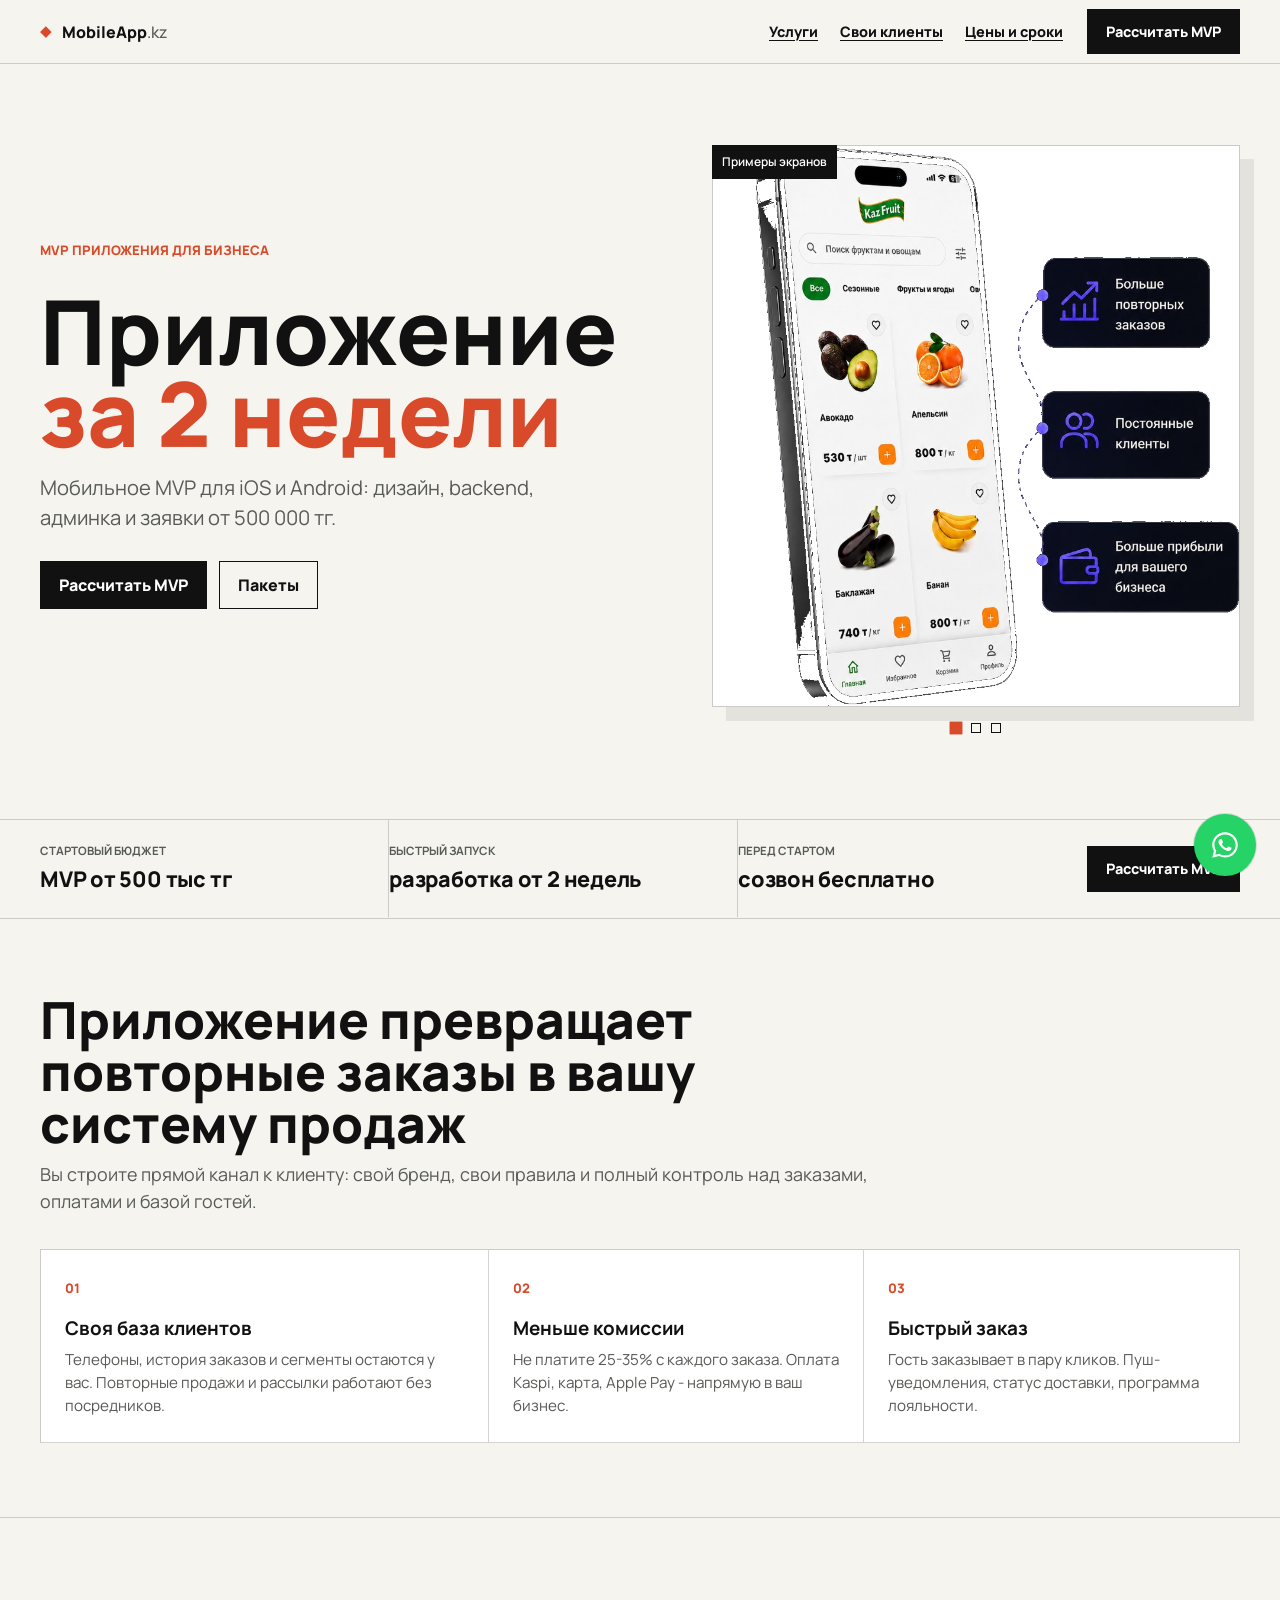
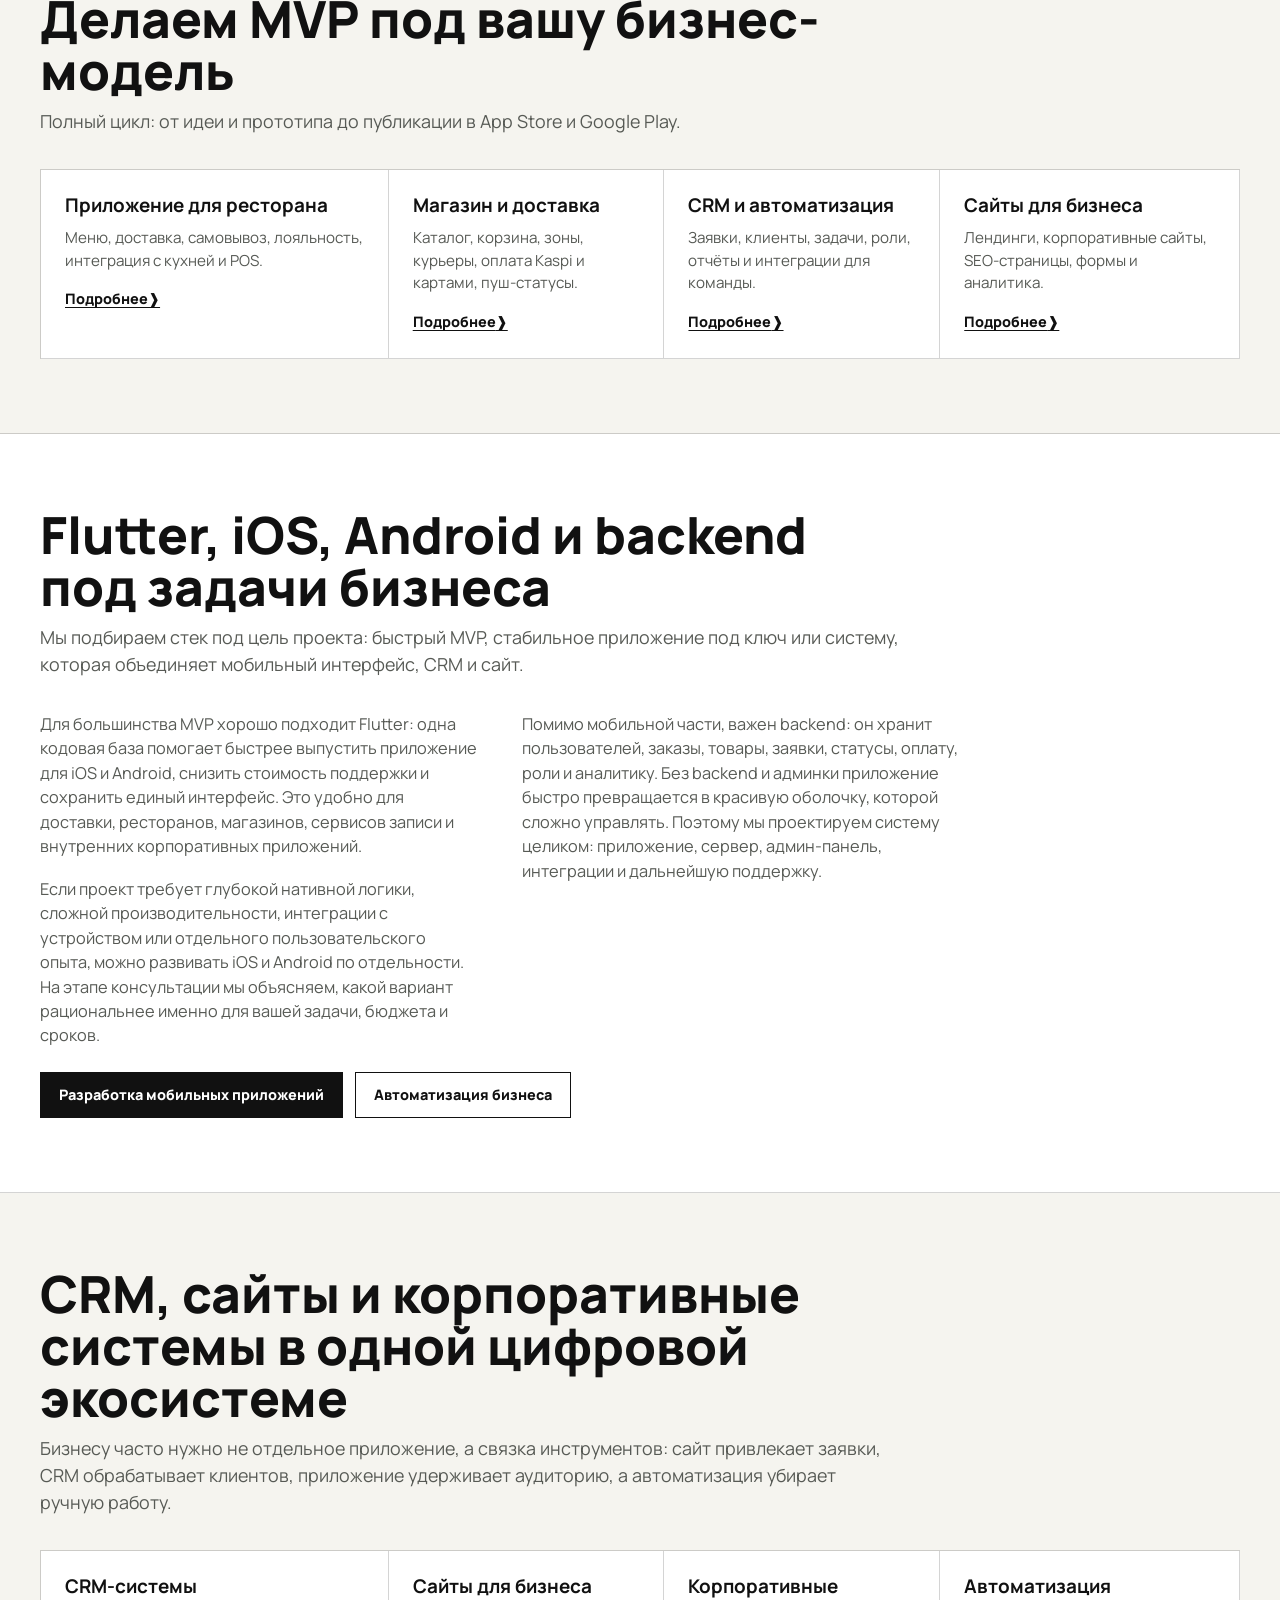
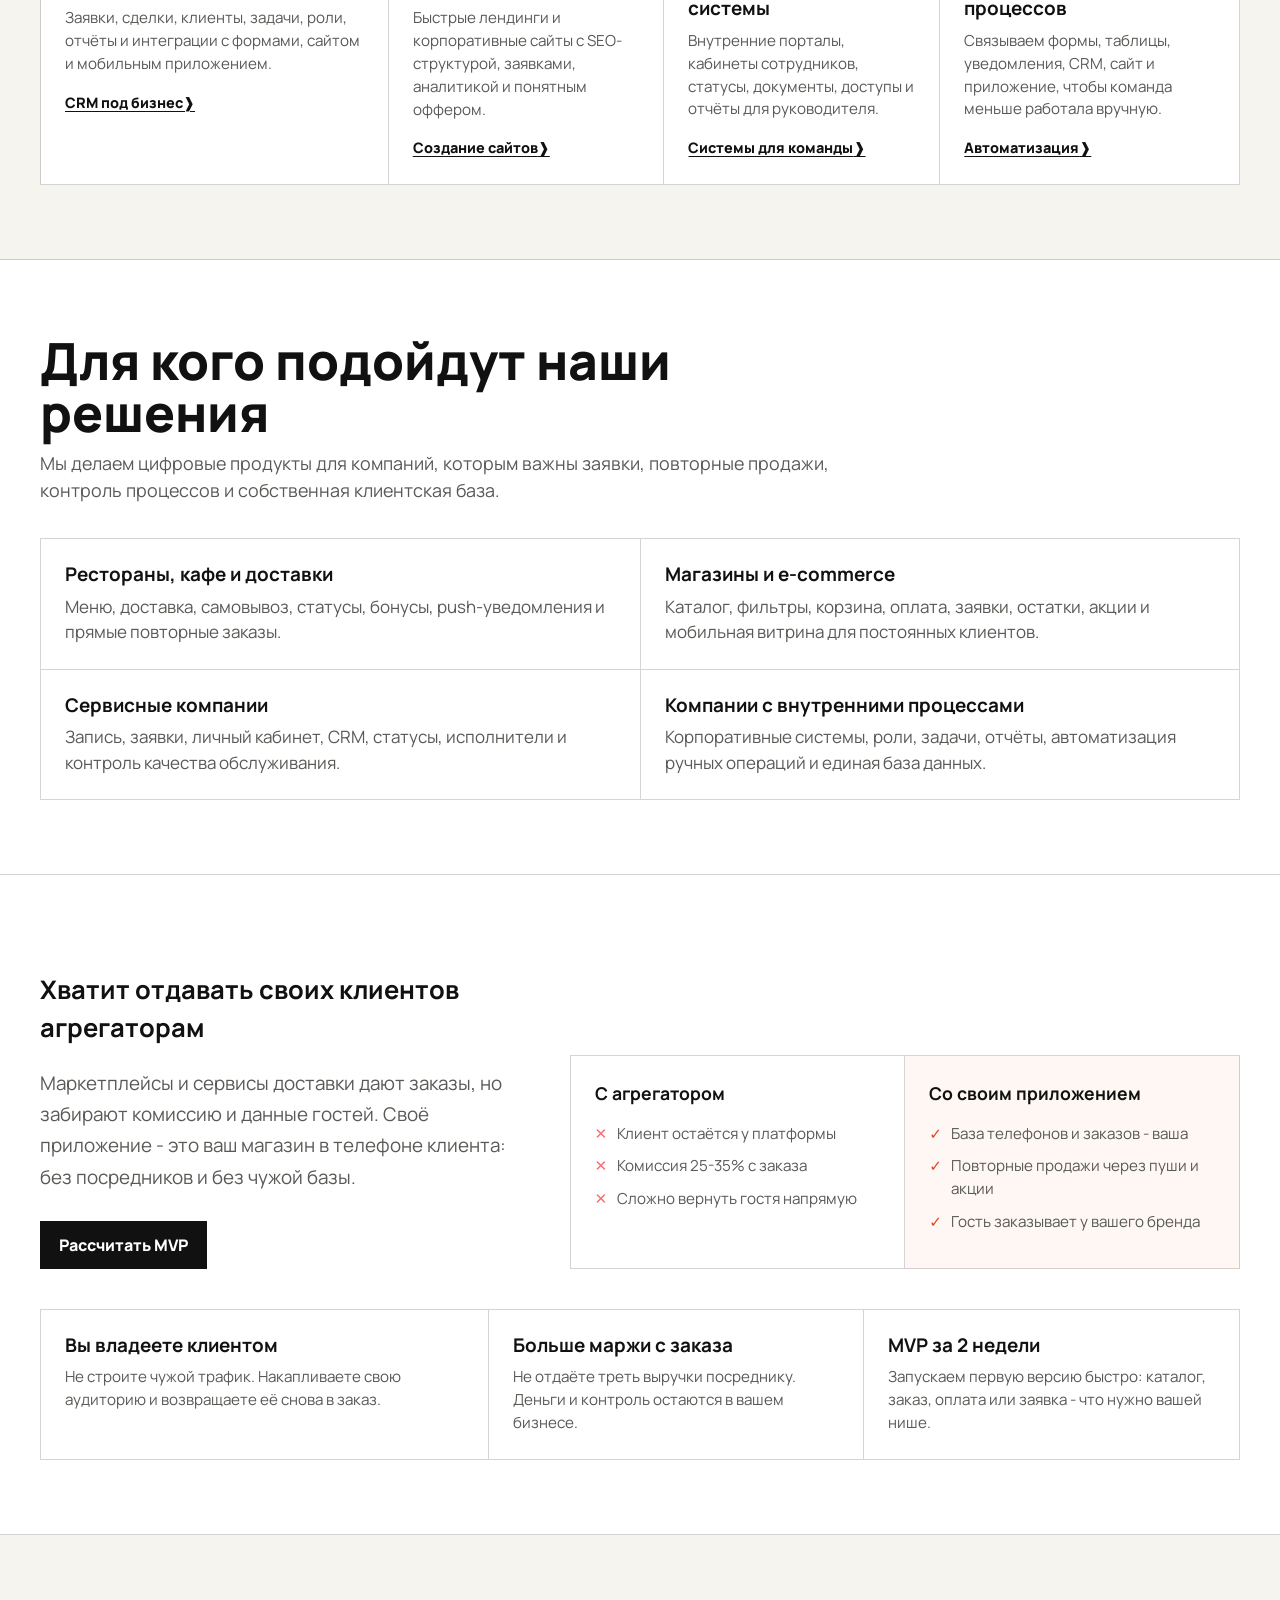
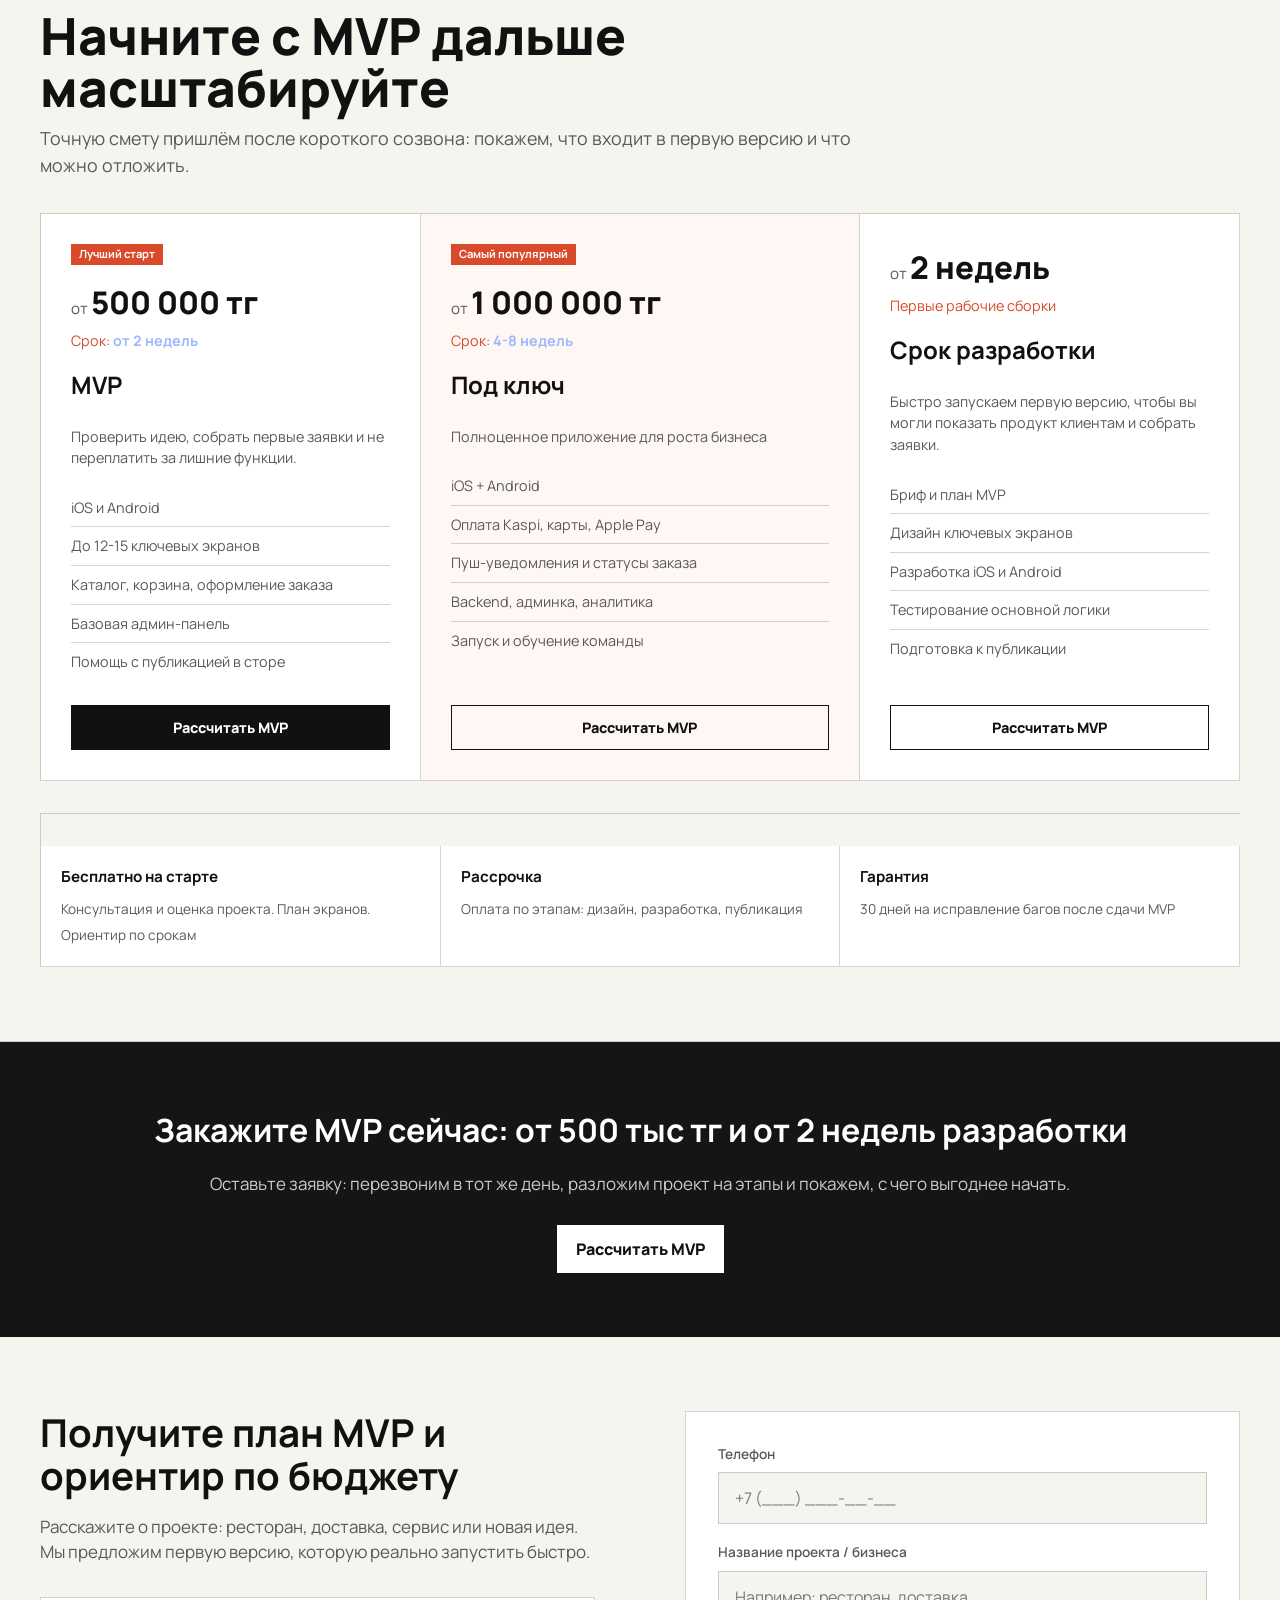
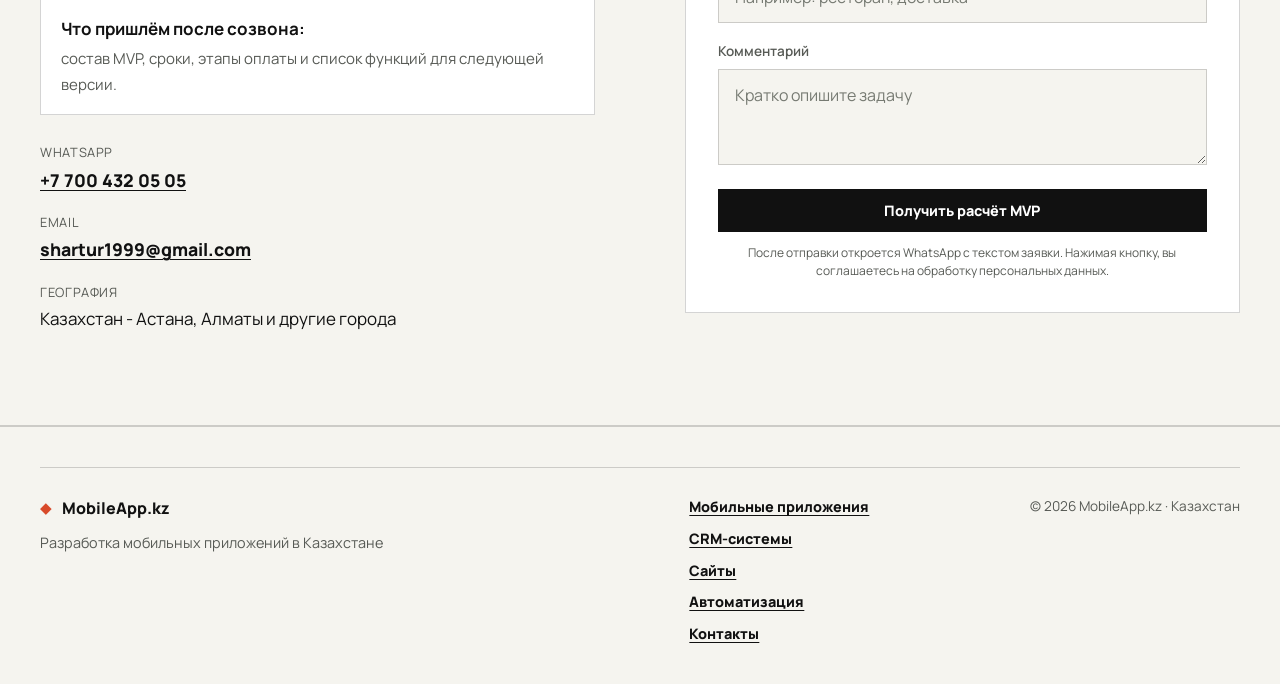
==== index.html @ 963a92d2 "Refine mobile app landing design" ====
<!DOCTYPE html>
<html lang="ru">
<head>
  <!-- Google tag (gtag.js) -->
  <script async src="https://www.googletagmanager.com/gtag/js?id=AW-18126512497"></script>
  <script>
    window.dataLayer = window.dataLayer || [];
    function gtag(){dataLayer.push(arguments);}
    gtag('js', new Date());

    gtag('config', 'AW-18126512497');
    gtag('config', 'G-MHQBQCYL6B');
  </script>
  <meta charset="UTF-8">
  <meta name="viewport" content="width=device-width, initial-scale=1.0">
  <title>Разработка мобильных приложений, CRM и сайтов | MobileApp.kz</title>
  <meta name="description" content="Разработка мобильных приложений, CRM-систем, сайтов и автоматизация бизнеса в Казахстане. MVP от 500 000 тг, Flutter, iOS, Android, backend и поддержка.">
  <meta name="keywords" content="разработка мобильных приложений Казахстан, приложение для ресторана, приложение доставки, заказать приложение Алматы Астана">
  <link rel="canonical" href="https://mobileapp.kz/">
  <meta property="og:type" content="website">
  <meta property="og:url" content="https://mobileapp.kz/">
  <meta property="og:title" content="Разработка мобильных приложений, CRM и сайтов | MobileApp.kz">
  <meta property="og:description" content="Разработка мобильных приложений для бизнеса, CRM-систем, сайтов и автоматизация процессов в Казахстане.">
  <meta property="og:locale" content="ru_KZ">
  <meta name="twitter:card" content="summary_large_image">
  <link rel="preconnect" href="https://fonts.googleapis.com">
  <link rel="preconnect" href="https://fonts.gstatic.com" crossorigin>
  <link href="https://fonts.googleapis.com/css2?family=Manrope:wght@400;500;600;700;800&display=swap" rel="stylesheet">
  <link rel="stylesheet" href="styles.css?v=bureau">
  <link rel="icon" href="/favicon.ico" sizes="any">
  <link rel="icon" type="image/png" sizes="32x32" href="/assets/favicon-32.png">
  <link rel="apple-touch-icon" href="/assets/favicon-512.png">
  <meta name="theme-color" content="#090b1a">
  <script type="application/ld+json">
  {
    "@context": "https://schema.org",
    "@graph": [
      {
        "@type": "Organization",
        "@id": "https://mobileapp.kz/#organization",
        "name": "MobileApp.kz",
        "url": "https://mobileapp.kz",
        "email": "shartur1999@gmail.com",
        "telephone": "+77004320505"
      },
      {
        "@type": "LocalBusiness",
        "@id": "https://mobileapp.kz/#localbusiness",
        "name": "MobileApp.kz",
        "url": "https://mobileapp.kz",
        "description": "Разработка мобильных приложений, CRM-систем, сайтов и автоматизация бизнеса в Казахстане",
        "areaServed": { "@type": "Country", "name": "Kazakhstan" },
        "address": { "@type": "PostalAddress", "addressCountry": "KZ" },
        "priceRange": "$$"
      },
      {
        "@type": "Service",
        "@id": "https://mobileapp.kz/#service",
        "name": "Разработка мобильных приложений и бизнес-систем",
        "provider": { "@id": "https://mobileapp.kz/#organization" },
        "areaServed": { "@type": "Country", "name": "Kazakhstan" },
        "serviceType": ["Разработка мобильных приложений", "Разработка CRM-систем", "Создание сайтов для бизнеса", "Автоматизация бизнес-процессов"]
      }
    ]
  }
  </script>
</head>
<body>
  <header class="header" id="top">
    <div class="container header__inner">
      <a href="#top" class="logo" aria-label="MobileApp.kz - на главную">
        <span class="logo__icon">◆</span>
        <span class="logo__text">MobileApp<span class="logo__dot">.kz</span></span>
      </a>
      <nav class="nav" id="nav" aria-label="Основное меню">
        <a href="#services">Услуги</a>
        <a href="#own-clients">Свои клиенты</a>
        <a href="#offers">Цены и сроки</a>
      </nav>
      <a href="#contact" class="btn btn--primary header__cta">Рассчитать MVP</a>
      <button class="burger" id="burger" aria-label="Открыть меню" aria-expanded="false">
        <span></span><span></span><span></span>
      </button>
    </div>
  </header>

  <main>
    <section class="hero">
      <div class="container hero__grid">
        <div class="hero__content">
          <p class="badge">MVP приложения для бизнеса</p>
          <h1 class="hero__title">Приложение <span class="gradient-text">за 2 недели</span></h1>
          <p class="hero__subtitle">Мобильное MVP для iOS и Android: дизайн, backend, админка и заявки от 500 000 тг.</p>
          <div class="hero__actions">
            <a href="#contact" class="btn btn--primary btn--lg">Рассчитать MVP</a>
            <a href="#pricing" class="btn btn--ghost btn--lg">Пакеты</a>
          </div>
        </div>
        <div class="hero__visual">
          <div class="hero-slider" id="hero-slider">
            <div class="hero-slider__label">Примеры экранов</div>
            <div class="hero-slider__viewport">
              <div class="hero-slider__track" id="hero-slider-track">
                <figure class="hero-slide">
                  <img
                    class="hero__image"
                    src="assets/hero-slide-kazfruit.png"
                    alt="Приложение Kaz Fruit - доставка фруктов и овощей"
                    width="816"
                    height="946"
                    loading="eager"
                    decoding="async"
                  >
                </figure>
                <figure class="hero-slide">
                  <img
                    class="hero__image"
                    src="assets/hero-slide-tongal.png?v=3"
                    alt="Tongal House - разработка приложений, рост продаж и надёжность"
                    width="773"
                    height="944"
                    loading="eager"
                    decoding="async"
                  >
                </figure>
                <figure class="hero-slide">
                  <img
                    class="hero__image"
                    src="assets/hero-slide-cleaning.png"
                    alt="Клининг в Астане - удобное приложение для клиентов"
                    width="773"
                    height="923"
                    loading="eager"
                    decoding="async"
                  >
                </figure>
              </div>
            </div>
            <div class="hero-slider__dots" aria-label="Слайды приложений">
              <button type="button" class="hero-slider__dot hero-slider__dot--active" data-hero-slide="0" aria-label="Kaz Fruit" aria-current="true"></button>
              <button type="button" class="hero-slider__dot" data-hero-slide="1" aria-label="Tongal House"></button>
              <button type="button" class="hero-slider__dot" data-hero-slide="2" aria-label="Клининг"></button>
            </div>
          </div>
        </div>
      </div>
    </section>

    <section class="offers" id="offers" aria-label="Условия запуска">
      <div class="container">
        <div class="offers-bar">
          <div class="offers-bar__item">
            <span>стартовый бюджет</span>
            <p class="offers-bar__line">MVP от 500 тыс тг</p>
          </div>
          <div class="offers-bar__item">
            <span>быстрый запуск</span>
            <p class="offers-bar__line">разработка от 2 недель</p>
          </div>
          <div class="offers-bar__item">
            <span>перед стартом</span>
            <p class="offers-bar__line">созвон бесплатно</p>
          </div>
          <a href="#contact" class="btn btn--primary offers-bar__btn">Рассчитать MVP</a>
        </div>
      </div>
    </section>

    <section class="section" id="benefits">
      <div class="container">
        <div class="section__head">
          <h2>Приложение превращает повторные заказы в вашу систему продаж</h2>
          <p>Вы строите прямой канал к клиенту: свой бренд, свои правила и полный контроль над заказами, оплатами и базой гостей.</p>
        </div>
        <div class="cards cards--3">
          <article class="card">
            <div class="card__icon">01</div>
            <h3>Своя база клиентов</h3>
            <p>Телефоны, история заказов и сегменты остаются у вас. Повторные продажи и рассылки работают без посредников.</p>
          </article>
          <article class="card">
            <div class="card__icon">02</div>
            <h3>Меньше комиссии</h3>
            <p>Не платите 25-35% с каждого заказа. Оплата Kaspi, карта, Apple Pay - напрямую в ваш бизнес.</p>
          </article>
          <article class="card">
            <div class="card__icon">03</div>
            <h3>Быстрый заказ</h3>
            <p>Гость заказывает в пару кликов. Пуш-уведомления, статус доставки, программа лояльности.</p>
          </article>
        </div>
      </div>
    </section>

    <section class="section" id="services">
      <div class="container">
        <div class="section__head">
          <h2>Делаем MVP под вашу бизнес-модель</h2>
          <p>Полный цикл: от идеи и прототипа до публикации в App Store и Google Play.</p>
        </div>
        <div class="cards cards--4">
          <article class="card card--border">
            <h3>Приложение для ресторана</h3>
            <p>Меню, доставка, самовывоз, лояльность, интеграция с кухней и POS.</p>
            <a class="card__link" href="/services/restaurant-app-development.html">Подробнее</a>
          </article>
          <article class="card card--border">
            <h3>Магазин и доставка</h3>
            <p>Каталог, корзина, зоны, курьеры, оплата Kaspi и картами, пуш-статусы.</p>
            <a class="card__link" href="/services/delivery-app-development.html">Подробнее</a>
          </article>
          <article class="card card--border">
            <h3>CRM и автоматизация</h3>
            <p>Заявки, клиенты, задачи, роли, отчёты и интеграции для команды.</p>
            <a class="card__link" href="/services/crm-development.html">Подробнее</a>
          </article>
          <article class="card card--border">
            <h3>Сайты для бизнеса</h3>
            <p>Лендинги, корпоративные сайты, SEO-страницы, формы и аналитика.</p>
            <a class="card__link" href="/services/business-website-development.html">Подробнее</a>
          </article>
        </div>
      </div>
    </section>

    <section class="section section--alt" id="development">
      <div class="container">
        <div class="section__head">
          <h2>Flutter, iOS, Android и backend под задачи бизнеса</h2>
          <p>Мы подбираем стек под цель проекта: быстрый MVP, стабильное приложение под ключ или систему, которая объединяет мобильный интерфейс, CRM и сайт.</p>
        </div>
        <div class="seo-text">
          <p>Для большинства MVP хорошо подходит Flutter: одна кодовая база помогает быстрее выпустить приложение для iOS и Android, снизить стоимость поддержки и сохранить единый интерфейс. Это удобно для доставки, ресторанов, магазинов, сервисов записи и внутренних корпоративных приложений.</p>
          <p>Если проект требует глубокой нативной логики, сложной производительности, интеграции с устройством или отдельного пользовательского опыта, можно развивать iOS и Android по отдельности. На этапе консультации мы объясняем, какой вариант рациональнее именно для вашей задачи, бюджета и сроков.</p>
          <p>Помимо мобильной части, важен backend: он хранит пользователей, заказы, товары, заявки, статусы, оплату, роли и аналитику. Без backend и админки приложение быстро превращается в красивую оболочку, которой сложно управлять. Поэтому мы проектируем систему целиком: приложение, сервер, админ-панель, интеграции и дальнейшую поддержку.</p>
        </div>
        <div class="section__actions">
          <a class="btn btn--primary" href="/services/mobile-app-development.html">Разработка мобильных приложений</a>
          <a class="btn btn--ghost" href="/services/business-automation.html">Автоматизация бизнеса</a>
        </div>
      </div>
    </section>

    <section class="section" id="business-systems">
      <div class="container">
        <div class="section__head">
          <h2>CRM, сайты и корпоративные системы в одной цифровой экосистеме</h2>
          <p>Бизнесу часто нужно не отдельное приложение, а связка инструментов: сайт привлекает заявки, CRM обрабатывает клиентов, приложение удерживает аудиторию, а автоматизация убирает ручную работу.</p>
        </div>
        <div class="cards cards--4">
          <article class="card">
            <h3>CRM-системы</h3>
            <p>Заявки, сделки, клиенты, задачи, роли, отчёты и интеграции с формами, сайтом и мобильным приложением.</p>
            <a class="card__link" href="/services/crm-development.html">CRM под бизнес</a>
          </article>
          <article class="card">
            <h3>Сайты для бизнеса</h3>
            <p>Быстрые лендинги и корпоративные сайты с SEO-структурой, заявками, аналитикой и понятным оффером.</p>
            <a class="card__link" href="/services/business-website-development.html">Создание сайтов</a>
          </article>
          <article class="card">
            <h3>Корпоративные системы</h3>
            <p>Внутренние порталы, кабинеты сотрудников, статусы, документы, доступы и отчёты для руководителя.</p>
            <a class="card__link" href="/services/corporate-systems-development.html">Системы для команды</a>
          </article>
          <article class="card">
            <h3>Автоматизация процессов</h3>
            <p>Связываем формы, таблицы, уведомления, CRM, сайт и приложение, чтобы команда меньше работала вручную.</p>
            <a class="card__link" href="/services/business-automation.html">Автоматизация</a>
          </article>
        </div>
      </div>
    </section>

    <section class="section section--alt" id="audience">
      <div class="container">
        <div class="section__head">
          <h2>Для кого подойдут наши решения</h2>
          <p>Мы делаем цифровые продукты для компаний, которым важны заявки, повторные продажи, контроль процессов и собственная клиентская база.</p>
        </div>
        <div class="solution-list">
          <article class="solution-item">
            <h3>Рестораны, кафе и доставки</h3>
            <p>Меню, доставка, самовывоз, статусы, бонусы, push-уведомления и прямые повторные заказы.</p>
          </article>
          <article class="solution-item">
            <h3>Магазины и e-commerce</h3>
            <p>Каталог, фильтры, корзина, оплата, заявки, остатки, акции и мобильная витрина для постоянных клиентов.</p>
          </article>
          <article class="solution-item">
            <h3>Сервисные компании</h3>
            <p>Запись, заявки, личный кабинет, CRM, статусы, исполнители и контроль качества обслуживания.</p>
          </article>
          <article class="solution-item">
            <h3>Компании с внутренними процессами</h3>
            <p>Корпоративные системы, роли, задачи, отчёты, автоматизация ручных операций и единая база данных.</p>
          </article>
        </div>
      </div>
    </section>

    <section class="section section--alt" id="own-clients">
      <div class="container">
        <div class="pitch">
          <div class="pitch__main">
            <h2>Хватит отдавать своих клиентов агрегаторам</h2>
            <p class="pitch__lead">Маркетплейсы и сервисы доставки дают заказы, но забирают комиссию и данные гостей. Своё приложение - это ваш магазин в телефоне клиента: без посредников и без чужой базы.</p>
            <a href="#contact" class="btn btn--primary btn--lg">Рассчитать MVP</a>
          </div>
          <div class="pitch__compare">
            <div class="pitch__col pitch__col--bad">
              <h3>С агрегатором</h3>
              <ul>
                <li>Клиент остаётся у платформы</li>
                <li>Комиссия 25-35% с заказа</li>
                <li>Сложно вернуть гостя напрямую</li>
              </ul>
            </div>
            <div class="pitch__col pitch__col--good">
              <h3>Со своим приложением</h3>
              <ul>
                <li>База телефонов и заказов - ваша</li>
                <li>Повторные продажи через пуши и акции</li>
                <li>Гость заказывает у вашего бренда</li>
              </ul>
            </div>
          </div>
        </div>
        <div class="cards cards--3 pitch__cards">
          <article class="card">
            <h3>Вы владеете клиентом</h3>
            <p>Не строите чужой трафик. Накапливаете свою аудиторию и возвращаете её снова в заказ.</p>
          </article>
          <article class="card">
            <h3>Больше маржи с заказа</h3>
            <p>Не отдаёте треть выручки посреднику. Деньги и контроль остаются в вашем бизнесе.</p>
          </article>
          <article class="card">
            <h3>MVP за 2 недели</h3>
            <p>Запускаем первую версию быстро: каталог, заказ, оплата или заявка - что нужно вашей нише.</p>
          </article>
        </div>
      </div>
    </section>

    <section class="section" id="pricing">
      <div class="container">
        <div class="section__head">
          <h2>Начните с MVP дальше масштабируйте</h2>
          <p>Точную смету пришлём после короткого созвона: покажем, что входит в первую версию и что можно отложить.</p>
        </div>
        <div class="pricing">
          <article class="price-card price-card--starter">
            <span class="price-card__badge">Лучший старт</span>
            <p class="price-card__price">от <strong>500 000 тг</strong></p>
            <p class="price-card__term">Срок: <strong>от 2 недель</strong></p>
            <h3>MVP</h3>
            <p class="price-card__desc">Проверить идею, собрать первые заявки и не переплатить за лишние функции.</p>
            <ul>
              <li>iOS и Android</li>
              <li>До 12-15 ключевых экранов</li>
              <li>Каталог, корзина, оформление заказа</li>
              <li>Базовая админ-панель</li>
              <li>Помощь с публикацией в сторе</li>
            </ul>
            <a href="#contact" class="btn btn--primary">Рассчитать MVP</a>
          </article>
          <article class="price-card price-card--featured">
            <span class="price-card__badge">Самый популярный</span>
            <p class="price-card__price">от <strong>1 000 000 тг</strong></p>
            <p class="price-card__term">Срок: <strong>4-8 недель</strong></p>
            <h3>Под ключ</h3>
            <p class="price-card__desc">Полноценное приложение для роста бизнеса</p>
            <ul>
              <li>iOS + Android</li>
              <li>Оплата Kaspi, карты, Apple Pay</li>
              <li>Пуш-уведомления и статусы заказа</li>
              <li>Backend, админка, аналитика</li>
              <li>Запуск и обучение команды</li>
            </ul>
            <a href="#contact" class="btn btn--outline">Рассчитать MVP</a>
          </article>
          <article class="price-card">
            <p class="price-card__price">от <strong>2 недель</strong></p>
            <p class="price-card__term">Первые рабочие сборки</p>
            <h3>Срок разработки</h3>
            <p class="price-card__desc">Быстро запускаем первую версию, чтобы вы могли показать продукт клиентам и собрать заявки.</p>
            <ul>
              <li>Бриф и план MVP</li>
              <li>Дизайн ключевых экранов</li>
              <li>Разработка iOS и Android</li>
              <li>Тестирование основной логики</li>
              <li>Подготовка к публикации</li>
            </ul>
            <a href="#contact" class="btn btn--outline">Рассчитать MVP</a>
          </article>
        </div>
        <div class="pricing-extras">
          <div class="pricing-extra">
            <strong>Бесплатно на старте</strong>
            <span>Консультация и оценка проекта. План экранов. Ориентир по срокам</span>
          </div>
          <div class="pricing-extra">
            <strong>Рассрочка</strong>
            <span>Оплата по этапам: дизайн, разработка, публикация</span>
          </div>
          <div class="pricing-extra">
            <strong>Гарантия</strong>
            <span>30 дней на исправление багов после сдачи MVP</span>
          </div>
        </div>
      </div>
    </section>

    <section class="cta-band">
      <div class="container cta-band__inner">
        <h2>Закажите MVP сейчас: от 500 тыс тг и от 2 недель разработки</h2>
        <p>Оставьте заявку: перезвоним в тот же день, разложим проект на этапы и покажем, с чего выгоднее начать.</p>
        <a href="#contact" class="btn btn--primary btn--lg">Рассчитать MVP</a>
      </div>
    </section>

    <section class="section section--contact" id="contact">
      <div class="container contact__grid">
        <div>
          <h2>Получите план MVP и ориентир по бюджету</h2>
          <p class="contact__lead">Расскажите о проекте: ресторан, доставка, сервис или новая идея. Мы предложим первую версию, которую реально запустить быстро.</p>
          <div class="contact__promise">
            <strong>Что пришлём после созвона:</strong>
            <span>состав MVP, сроки, этапы оплаты и список функций для следующей версии.</span>
          </div>
          <ul class="contact__channels">
            <li>
              <span>WhatsApp</span>
              <a href="https://wa.me/77004320505" id="whatsapp-link" target="_blank" rel="noopener noreferrer">+7 700 432 05 05</a>
            </li>
            <li>
              <span>Email</span>
              <a href="mailto:shartur1999@gmail.com">shartur1999@gmail.com</a>
            </li>
            <li>
              <span>География</span>
              <span>Казахстан - Астана, Алматы и другие города</span>
            </li>
          </ul>
        </div>
        <form class="form" id="lead-form" action="#" method="post">
          <label>
            <span>Телефон</span>
            <input type="tel" name="phone" placeholder="+7 (___) ___-__-__" required autocomplete="tel">
          </label>
          <label>
            <span>Название проекта / бизнеса</span>
            <input type="text" name="project" placeholder="Например: ресторан, доставка" required>
          </label>
          <label>
            <span>Комментарий</span>
            <textarea name="message" rows="3" placeholder="Кратко опишите задачу"></textarea>
          </label>
          <button type="submit" class="btn btn--primary btn--full">Получить расчёт MVP</button>
          <p class="form__note">После отправки откроется WhatsApp с текстом заявки. Нажимая кнопку, вы соглашаетесь на обработку персональных данных.</p>
          <p class="form__success" id="form-success" hidden>Спасибо! Отправьте сообщение в WhatsApp, мы ответим в ближайшее время.</p>
        </form>
      </div>
    </section>
  </main>

  <footer class="footer">
    <div class="container footer__inner">
      <div class="footer__brand">
        <a href="#top" class="logo logo--footer">
          <span class="logo__icon">◆</span>
          <span class="logo__text">MobileApp.kz</span>
        </a>
        <p>Разработка мобильных приложений в Казахстане</p>
      </div>
      <nav class="footer__nav" aria-label="Подвал">
        <a href="/services/mobile-app-development.html">Мобильные приложения</a>
        <a href="/services/crm-development.html">CRM-системы</a>
        <a href="/services/business-website-development.html">Сайты</a>
        <a href="/services/business-automation.html">Автоматизация</a>
        <a href="#contact">Контакты</a>
      </nav>
      <p class="footer__copy">© <span id="year"></span> MobileApp.kz · Казахстан</p>
    </div>
  </footer>

  <a
    class="whatsapp-float"
    href="https://wa.me/77004320505"
    target="_blank"
    rel="noopener noreferrer"
    aria-label="Написать в WhatsApp"
  >
    <svg viewBox="0 0 32 32" aria-hidden="true" focusable="false">
      <path d="M16.04 4C9.4 4 4 9.31 4 15.85c0 2.09.56 4.13 1.63 5.92L4 28l6.4-1.62a12.2 12.2 0 0 0 5.64 1.38C22.69 27.76 28 22.45 28 15.9 28 9.35 22.69 4 16.04 4Zm0 21.76c-1.78 0-3.53-.48-5.04-1.38l-.36-.22-3.8.96.98-3.63-.24-.38A9.85 9.85 0 0 1 6 15.85C6 10.42 10.5 6 16.04 6 21.56 6 26 10.43 26 15.9c0 5.44-4.44 9.86-9.96 9.86Zm5.5-7.36c-.3-.15-1.78-.87-2.05-.96-.28-.1-.48-.15-.68.15-.2.3-.78.96-.96 1.16-.18.2-.35.22-.65.08-.3-.15-1.27-.46-2.42-1.48-.9-.79-1.5-1.76-1.68-2.06-.18-.3-.02-.46.13-.61.14-.14.3-.35.45-.52.15-.18.2-.3.3-.5.1-.2.05-.37-.02-.52-.08-.15-.68-1.61-.93-2.21-.24-.58-.49-.5-.68-.51h-.58c-.2 0-.52.07-.8.37-.28.3-1.05 1.01-1.05 2.46s1.08 2.86 1.23 3.06c.15.2 2.12 3.18 5.14 4.46.72.31 1.28.5 1.72.64.72.23 1.38.2 1.9.12.58-.09 1.78-.72 2.03-1.42.25-.7.25-1.3.18-1.42-.08-.13-.28-.2-.58-.35Z"/>
    </svg>
  </a>

  <script src="script.js?v=6"></script>
</body>
</html>
---- styles.css ----
:root {
  --bg: #0a0b10;
  --bg-alt: #12141c;
  --bg-card: #181b26;
  --text: #f4f5f8;
  --text-muted: #9aa3b5;
  --accent: #5b8cff;
  --accent-2: #7c5cff;
  --accent-glow: rgba(91, 140, 255, 0.35);
  --border: rgba(255, 255, 255, 0.08);
  --radius: 16px;
  --radius-lg: 24px;
  --font: "Manrope", system-ui, sans-serif;
  --header-h: 72px;
  --container: min(1120px, 100% - 40px);
}

*,
*::before,
*::after {
  box-sizing: border-box;
}

html {
  scroll-behavior: smooth;
}

body {
  margin: 0;
  font-family: var(--font);
  font-size: 16px;
  line-height: 1.6;
  color: var(--text);
  background: var(--bg);
  -webkit-font-smoothing: antialiased;
}

img {
  max-width: 100%;
  display: block;
}

a {
  color: inherit;
  text-decoration: none;
}

ul {
  margin: 0;
  padding: 0;
  list-style: none;
}

.container {
  width: var(--container);
  margin-inline: auto;
}

.gradient-text {
  background: linear-gradient(135deg, #7eb0ff 0%, #a78bff 50%, #5b8cff 100%);
  -webkit-background-clip: text;
  background-clip: text;
  color: transparent;
}

/* Header */
.header {
  position: fixed;
  top: 0;
  left: 0;
  right: 0;
  z-index: 100;
  height: var(--header-h);
  background: rgba(10, 11, 16, 0.85);
  backdrop-filter: blur(18px);
  border-bottom: 1px solid var(--border);
}

.header__inner {
  height: 100%;
  display: flex;
  align-items: center;
  gap: 24px;
}

.logo {
  display: flex;
  align-items: center;
  gap: 10px;
  font-weight: 700;
  font-size: 1.1rem;
  flex-shrink: 0;
}

.logo__icon {
  color: var(--accent);
  font-size: 1.25rem;
}

.logo__dot {
  color: var(--text-muted);
  font-weight: 500;
}

.nav {
  display: flex;
  gap: 28px;
  margin-left: auto;
}

.nav a {
  font-size: 0.9rem;
  font-weight: 500;
  color: var(--text-muted);
  transition: color 0.2s;
}

.nav a:hover {
  color: var(--text);
}

.header__cta {
  flex-shrink: 0;
}

.burger {
  display: none;
  flex-direction: column;
  gap: 5px;
  background: none;
  border: none;
  padding: 8px;
  cursor: pointer;
}

.burger span {
  width: 22px;
  height: 2px;
  background: var(--text);
  border-radius: 2px;
}

/* Buttons */
.btn {
  display: inline-flex;
  align-items: center;
  justify-content: center;
  padding: 12px 22px;
  font-family: inherit;
  font-size: 0.9rem;
  font-weight: 600;
  border-radius: 10px;
  border: none;
  cursor: pointer;
  transition: transform 0.15s, box-shadow 0.2s, background 0.2s, border-color 0.2s;
}

.btn--primary {
  background: linear-gradient(135deg, var(--accent), var(--accent-2));
  color: #fff;
  box-shadow: 0 8px 32px var(--accent-glow);
}

.btn--primary:hover {
  transform: translateY(-1px);
  box-shadow: 0 12px 40px var(--accent-glow);
}

.btn--ghost {
  background: transparent;
  color: var(--text);
  border: 1px solid var(--border);
}

.btn--ghost:hover {
  border-color: rgba(255, 255, 255, 0.2);
  background: rgba(255, 255, 255, 0.04);
}

.btn--outline {
  background: transparent;
  color: var(--text);
  border: 1px solid var(--border);
  width: 100%;
}

.btn--outline:hover {
  border-color: var(--accent);
  color: var(--accent);
}

.btn--lg {
  padding: 14px 28px;
  font-size: 1rem;
}

.btn--full {
  width: 100%;
}

/* Hero */
.hero {
  padding: calc(var(--header-h) + 48px) 0 72px;
  background:
    radial-gradient(ellipse 80% 50% at 50% -20%, rgba(91, 140, 255, 0.18), transparent),
    var(--bg);
  position: relative;
  overflow: hidden;
}

.hero__grid {
  display: grid;
  grid-template-columns: minmax(0, 1fr) minmax(0, 1fr);
  gap: 36px;
  align-items: center;
}

.hero__title {
  font-size: clamp(2.25rem, 5vw, 4.75rem);
  font-weight: 800;
  line-height: 1.02;
  letter-spacing: 0;
  margin: 16px 0 20px;
  max-width: 760px;
}

.hero__subtitle {
  color: var(--text-muted);
  font-size: 1.15rem;
  max-width: 610px;
  margin-bottom: 32px;
}

.hero__actions {
  display: flex;
  flex-wrap: wrap;
  gap: 12px;
  margin-bottom: 40px;
}

.hero__stats {
  display: flex;
  flex-wrap: wrap;
  gap: 12px;
  margin-bottom: 18px;
}

.hero__stats li {
  display: flex;
  flex-direction: column;
  min-width: 150px;
  padding: 14px 16px;
  background: rgba(255, 255, 255, 0.055);
  border: 1px solid rgba(255, 255, 255, 0.09);
  border-radius: 12px;
}

.hero__stats span {
  color: var(--text-muted);
  font-size: 0.74rem;
  font-weight: 700;
  letter-spacing: 0.04em;
  text-transform: uppercase;
}

.hero__stats strong {
  font-size: 1rem;
  font-weight: 700;
  color: var(--text);
  line-height: 1.3;
}

.hero__trust {
  display: flex;
  flex-wrap: wrap;
  gap: 8px;
  color: #cfd7de;
  font-size: 0.86rem;
}

.hero__trust span {
  padding: 7px 10px;
  border-radius: 999px;
  background: rgba(91, 140, 255, 0.12);
  border: 1px solid rgba(91, 140, 255, 0.25);
}

.badge {
  display: inline-block;
  padding: 6px 14px;
  font-size: 0.75rem;
  font-weight: 600;
  text-transform: uppercase;
  letter-spacing: 0.06em;
  color: var(--accent);
  background: rgba(91, 140, 255, 0.12);
  border-radius: 100px;
  border: 1px solid rgba(91, 140, 255, 0.25);
}

.badge--light {
  color: #b8c9ff;
  background: rgba(255, 255, 255, 0.06);
  border-color: var(--border);
}

/* Hero slider */
.hero__visual {
  display: flex;
  align-items: center;
  justify-content: flex-end;
  align-self: stretch;
  overflow: visible;
  position: relative;
  min-height: 0;
}

.hero-slider {
  position: relative;
  width: 100%;
  max-width: 100%;
}

.hero-slider::before {
  content: "";
  position: absolute;
  inset: 5% 0;
  background: radial-gradient(ellipse at 60% 50%, rgba(91, 140, 255, 0.14), transparent 70%);
  pointer-events: none;
  z-index: 0;
}

.hero-slider__label {
  position: absolute;
  top: 12px;
  left: 12px;
  z-index: 3;
  padding: 6px 12px;
  border-radius: 999px;
  color: var(--text);
  background: rgba(24, 27, 38, 0.85);
  border: 1px solid var(--border);
  font-size: 0.75rem;
  font-weight: 600;
  backdrop-filter: blur(8px);
}

.hero-slider__viewport {
  overflow: hidden;
  width: 100%;
  border-radius: 18px;
}

.hero-slider__track {
  display: flex;
  width: 100%;
  transition: transform 0.55s cubic-bezier(0.4, 0, 0.2, 1);
  will-change: transform;
}

.hero-slide {
  flex: 0 0 100%;
  min-width: 100%;
  display: flex;
  align-items: center;
  justify-content: flex-end;
  margin: 0;
}

.hero__image {
  position: relative;
  z-index: 1;
  display: block;
  width: 100%;
  max-width: 100%;
  height: auto;
  max-height: min(560px, calc(100vh - var(--header-h) - 96px));
  object-fit: contain;
  object-position: center right;
  filter: drop-shadow(0 16px 40px rgba(0, 0, 0, 0.35));
  user-select: none;
  pointer-events: none;
}

.hero-slider__dots {
  display: flex;
  justify-content: center;
  gap: 10px;
  margin-top: 16px;
  position: relative;
  z-index: 2;
}

.hero-slider__dot {
  width: 10px;
  height: 10px;
  padding: 0;
  border: none;
  border-radius: 50%;
  background: rgba(255, 255, 255, 0.25);
  cursor: pointer;
  transition: transform 0.2s, background 0.2s;
}

.hero-slider__dot--active {
  background: var(--accent);
  transform: scale(1.25);
}

.hero-slider__dot:hover {
  background: rgba(91, 140, 255, 0.7);
}

/* Offers bar */
.offers {
  padding: 0 0 40px;
  margin-top: -34px;
  position: relative;
  z-index: 4;
}

.offers-bar {
  display: flex;
  align-items: center;
  gap: 0;
  padding: 8px 8px 8px 32px;
  background: linear-gradient(135deg, rgba(24, 27, 38, 0.95), rgba(18, 20, 28, 0.98));
  border: 1px solid rgba(255, 255, 255, 0.1);
  border-radius: 20px;
  box-shadow:
    0 24px 64px rgba(0, 0, 0, 0.45),
    0 0 0 1px rgba(91, 140, 255, 0.08) inset;
  backdrop-filter: blur(16px);
}

.offers-bar__item {
  flex: 1;
  padding: 18px 28px;
  text-align: center;
  position: relative;
}

.offers-bar__item:not(:last-of-type)::after {
  content: "";
  position: absolute;
  right: 0;
  top: 50%;
  transform: translateY(-50%);
  width: 1px;
  height: 48px;
  background: linear-gradient(180deg, transparent, rgba(255, 255, 255, 0.12), transparent);
}

.offers-bar__item span {
  display: block;
  margin-bottom: 4px;
  color: var(--text-muted);
  font-size: 0.72rem;
  font-weight: 700;
  letter-spacing: 0.06em;
  text-transform: uppercase;
}

.offers-bar__line {
  margin: 0;
  font-size: clamp(1rem, 2vw, 1.2rem);
  font-weight: 700;
  color: var(--text);
  letter-spacing: -0.01em;
  white-space: nowrap;
}

.offers-bar__btn {
  flex-shrink: 0;
  padding: 18px 28px;
  border-radius: 12px;
  white-space: nowrap;
}

/* Logos row */
.logos {
  padding: 32px 0 48px;
  border-bottom: 1px solid var(--border);
}

.logos__title {
  text-align: center;
  font-size: 0.8rem;
  color: var(--text-muted);
  text-transform: uppercase;
  letter-spacing: 0.08em;
  margin-bottom: 20px;
}

.logos__row {
  display: flex;
  flex-wrap: wrap;
  justify-content: center;
  gap: 12px;
}

.logo-pill {
  padding: 10px 20px;
  background: var(--bg-card);
  border: 1px solid var(--border);
  border-radius: 100px;
  font-size: 0.9rem;
  font-weight: 600;
}

.logo-pill--muted {
  color: var(--text-muted);
  border-style: dashed;
}

/* Sections */
.section {
  padding: 86px 0;
}

.section--dark {
  background: var(--bg-alt);
}

.section--alt {
  background: linear-gradient(180deg, var(--bg) 0%, var(--bg-alt) 100%);
}

.section__head {
  max-width: 760px;
  margin-bottom: 48px;
}

.section__eyebrow {
  margin: 0 0 10px;
  color: var(--accent);
  font-size: 0.78rem;
  font-weight: 800;
  letter-spacing: 0.08em;
  text-transform: uppercase;
}

.section__head h2 {
  font-size: clamp(1.8rem, 3.2vw, 2.65rem);
  font-weight: 800;
  letter-spacing: 0;
  margin: 0 0 12px;
  line-height: 1.12;
}

.section__head p {
  color: var(--text-muted);
  margin: 0;
  font-size: 1.05rem;
}

.section__head--light h2 {
  color: var(--text);
}

.section__actions {
  display: flex;
  flex-wrap: wrap;
  gap: 12px;
  margin-top: 24px;
}

/* Cards */
.cards {
  display: grid;
  gap: 24px;
}

.cards--3 {
  grid-template-columns: repeat(3, 1fr);
}

.cards--4 {
  grid-template-columns: repeat(4, 1fr);
}

.card {
  padding: 28px;
  background:
    linear-gradient(180deg, rgba(255, 255, 255, 0.045), rgba(255, 255, 255, 0.018)),
    var(--bg-card);
  border-radius: var(--radius);
  border: 1px solid var(--border);
  box-shadow: 0 18px 44px rgba(0, 0, 0, 0.18);
}

.card--border {
  background: rgba(255, 255, 255, 0.035);
}

.card__icon {
  font-size: 2rem;
  margin-bottom: 16px;
}

.card h3 {
  font-size: 1.12rem;
  margin: 0 0 10px;
  line-height: 1.25;
}

.card p {
  margin: 0;
  color: var(--text-muted);
  font-size: 0.95rem;
}

.card__link {
  display: inline-flex;
  margin-top: 16px;
  color: var(--accent);
  font-weight: 700;
  font-size: 0.9rem;
}

.seo-text {
  max-width: 880px;
}

.seo-text p {
  color: var(--text-muted);
  margin: 0 0 18px;
}

.solution-list {
  display: grid;
  grid-template-columns: repeat(2, 1fr);
  gap: 18px;
}

.solution-item {
  padding: 24px;
  background: rgba(255, 255, 255, 0.035);
  border: 1px solid var(--border);
  border-radius: var(--radius);
}

.solution-item h3 {
  margin: 0 0 8px;
}

.solution-item p {
  margin: 0;
  color: var(--text-muted);
}

.service-hero {
  padding: calc(var(--header-h) + 54px) 0 64px;
  background:
    radial-gradient(ellipse 80% 50% at 50% -20%, rgba(91, 140, 255, 0.2), transparent),
    var(--bg);
  position: relative;
  overflow: hidden;
}

.service-hero--crm {
  min-height: 720px;
  display: flex;
  align-items: center;
  background:
    linear-gradient(90deg, rgba(10, 11, 16, 0.96) 0%, rgba(10, 11, 16, 0.78) 36%, rgba(10, 11, 16, 0.28) 68%, rgba(10, 11, 16, 0.64) 100%),
    linear-gradient(180deg, rgba(10, 11, 16, 0.34), rgba(10, 11, 16, 0.78)),
    url("assets/crm-hero.png") center / cover no-repeat;
}

.service-hero--app {
  min-height: 720px;
  display: flex;
  align-items: center;
  background:
    linear-gradient(90deg, rgba(10, 11, 16, 0.96) 0%, rgba(10, 11, 16, 0.78) 36%, rgba(10, 11, 16, 0.3) 68%, rgba(10, 11, 16, 0.68) 100%),
    linear-gradient(180deg, rgba(10, 11, 16, 0.3), rgba(10, 11, 16, 0.8)),
    url("assets/app-hero.png") center / cover no-repeat;
}

.service-hero__grid {
  display: grid;
  grid-template-columns: minmax(0, 1fr) 340px;
  gap: 36px;
  align-items: center;
}

.service-hero h1 {
  max-width: 800px;
  margin: 16px 0 18px;
  font-size: clamp(2.25rem, 5vw, 4.4rem);
  line-height: 1.04;
  letter-spacing: 0;
}

.service-hero p {
  max-width: 720px;
  color: var(--text-muted);
  font-size: 1.12rem;
}

.service-hero--crm .service-hero__grid {
  grid-template-columns: minmax(0, 720px);
}

.service-hero--crm p {
  color: #d7dbe5;
}

.service-hero--app p {
  color: #d7dbe5;
}

.service-hero__aside,
.service-sidebar {
  padding: 28px;
  border-radius: var(--radius-lg);
  background:
    linear-gradient(180deg, rgba(255, 255, 255, 0.06), rgba(255, 255, 255, 0.02)),
    var(--bg-card);
  border: 1px solid var(--border);
}

.service-hero__aside strong,
.service-hero__aside span {
  display: block;
}

.service-hero__aside strong {
  margin-bottom: 8px;
  font-size: 1.1rem;
}

.service-hero__aside span,
.service-sidebar p {
  color: var(--text-muted);
}

.service-hero__visual {
  padding: 0;
  overflow: hidden;
}

.service-hero__visual img {
  width: 100%;
  aspect-ratio: 3 / 2;
  object-fit: cover;
}

.service-hero__visual div {
  padding: 20px 24px 24px;
}

.service-nav-section {
  padding: 34px 0;
}

.service-nav {
  display: flex;
  flex-wrap: wrap;
  gap: 10px;
}

.service-nav__link {
  padding: 10px 14px;
  border-radius: 999px;
  border: 1px solid var(--border);
  color: var(--text-muted);
  font-size: 0.9rem;
  font-weight: 700;
}

.service-nav__link:hover,
.service-nav__link--active {
  color: var(--text);
  border-color: rgba(91, 140, 255, 0.45);
  background: rgba(91, 140, 255, 0.12);
}

.service-content {
  padding-top: 52px;
}

.service-content__grid {
  display: grid;
  grid-template-columns: minmax(0, 1fr) 320px;
  gap: 42px;
  align-items: start;
}

.service-article {
  max-width: 820px;
}

.service-article h2 {
  margin: 0 0 14px;
  font-size: clamp(1.6rem, 3vw, 2.25rem);
  line-height: 1.15;
}

.service-article h2:not(:first-child) {
  margin-top: 44px;
}

.service-article p {
  margin: 0 0 18px;
  color: var(--text-muted);
}

.service-sidebar {
  position: sticky;
  top: calc(var(--header-h) + 22px);
}

.service-sidebar h2 {
  margin: 0 0 10px;
  font-size: 1.35rem;
}

.faq-list {
  display: grid;
  gap: 12px;
  max-width: 860px;
}

.faq-item {
  padding: 18px 20px;
  border-radius: var(--radius);
  background: rgba(255, 255, 255, 0.035);
  border: 1px solid var(--border);
}

.faq-item summary {
  cursor: pointer;
  font-weight: 800;
}

.faq-item p {
  margin: 12px 0 0;
  color: var(--text-muted);
}

.service-cta {
  padding: 68px 0;
  background: linear-gradient(135deg, rgba(91, 140, 255, 0.16), rgba(124, 92, 255, 0.11));
  border-block: 1px solid var(--border);
}

.service-cta__inner {
  display: flex;
  align-items: center;
  justify-content: space-between;
  gap: 28px;
}

.service-cta h2 {
  margin: 0 0 10px;
  font-size: clamp(1.7rem, 3vw, 2.4rem);
}

.service-cta p {
  max-width: 720px;
  margin: 0;
  color: var(--text-muted);
}

/* Cases */
.cases {
  display: flex;
  flex-direction: column;
  gap: 64px;
}

.case {
  display: grid;
  grid-template-columns: 1fr 1fr;
  gap: 48px;
  align-items: center;
}

.case--reverse .case__visual {
  order: 2;
}

.case--reverse .case__body {
  order: 1;
}

.case__visual {
  aspect-ratio: 4/3;
  border-radius: var(--radius-lg);
  position: relative;
  overflow: hidden;
}

.case__visual--tongal {
  background: linear-gradient(135deg, #2d1810 0%, #8b4513 40%, #1a1008 100%);
}

.case__visual--fruit {
  background: linear-gradient(135deg, #0f2d18 0%, #3d8b4a 40%, #081510 100%);
}

.case__visual--cleaning {
  background: linear-gradient(135deg, #102535 0%, #4a7c9b 40%, #0a1520 100%);
}

.case__tag {
  position: absolute;
  top: 20px;
  left: 20px;
  padding: 6px 14px;
  background: rgba(0, 0, 0, 0.4);
  backdrop-filter: blur(8px);
  border-radius: 100px;
  font-size: 0.8rem;
  font-weight: 600;
}

.case__body h3 {
  font-size: 1.75rem;
  margin: 0 0 12px;
}

.case__body > p {
  color: var(--text-muted);
  margin-bottom: 20px;
}

.case__features li {
  position: relative;
  padding-left: 22px;
  margin-bottom: 8px;
  color: var(--text-muted);
}

.case__features li::before {
  content: "✓";
  position: absolute;
  left: 0;
  color: var(--accent);
  font-weight: 700;
}

/* Own clients pitch */
.pitch {
  display: grid;
  gap: 40px;
  margin-bottom: 40px;
}

.pitch__main {
  max-width: 720px;
}

.pitch__lead {
  color: var(--text-muted);
  font-size: 1.1rem;
  line-height: 1.65;
  margin: 0 0 28px;
}

.pitch__compare {
  display: grid;
  grid-template-columns: 1fr 1fr;
  gap: 20px;
}

.pitch__col {
  padding: 24px;
  border-radius: var(--radius);
  border: 1px solid var(--border);
}

.pitch__col h3 {
  margin: 0 0 16px;
  font-size: 1.1rem;
}

.pitch__col ul {
  margin: 0;
  padding: 0;
  list-style: none;
}

.pitch__col li {
  position: relative;
  padding-left: 22px;
  margin-bottom: 10px;
  color: var(--text-muted);
  font-size: 0.95rem;
}

.pitch__col li::before {
  position: absolute;
  left: 0;
  font-weight: 700;
}

.pitch__col--bad {
  background: rgba(255, 255, 255, 0.03);
}

.pitch__col--bad li::before {
  content: "✕";
  color: #f87171;
}

.pitch__col--good {
  background: rgba(91, 140, 255, 0.08);
  border-color: rgba(91, 140, 255, 0.28);
}

.pitch__col--good li::before {
  content: "✓";
  color: var(--accent);
}

.pitch__cards {
  margin-top: 8px;
}

/* Steps */
.steps {
  display: grid;
  grid-template-columns: repeat(4, 1fr);
  gap: 24px;
}

.step {
  padding: 28px;
  background: linear-gradient(180deg, rgba(255, 255, 255, 0.055), rgba(255, 255, 255, 0.02));
  border-radius: var(--radius);
  border: 1px solid var(--border);
}

.step__num {
  display: block;
  font-size: 2rem;
  font-weight: 800;
  color: var(--accent);
  opacity: 0.6;
  margin-bottom: 12px;
}

.step h3 {
  margin: 0 0 8px;
  font-size: 1.1rem;
}

.step p {
  margin: 0;
  color: var(--text-muted);
  font-size: 0.9rem;
}

/* Testimonials */
.testimonials {
  position: relative;
  min-height: 200px;
}

.testimonial {
  display: none;
  margin: 0;
  padding: 40px;
  background: var(--bg-card);
  border-radius: var(--radius-lg);
  border: 1px solid var(--border);
}

.testimonial--active {
  display: block;
  animation: fadeIn 0.4s ease;
}

@keyframes fadeIn {
  from { opacity: 0; transform: translateY(8px); }
  to { opacity: 1; transform: translateY(0); }
}

.testimonial p {
  font-size: 1.25rem;
  line-height: 1.5;
  margin: 0 0 24px;
  font-style: italic;
}

.testimonial footer {
  display: flex;
  flex-direction: column;
  gap: 4px;
}

.testimonial footer span {
  color: var(--text-muted);
  font-size: 0.9rem;
}

.testimonials__nav {
  display: flex;
  justify-content: center;
  gap: 10px;
  margin-top: 24px;
}

.dot {
  width: 10px;
  height: 10px;
  border-radius: 50%;
  border: none;
  background: var(--border);
  cursor: pointer;
  padding: 0;
  transition: background 0.2s, transform 0.2s;
}

.dot--active {
  background: var(--accent);
  transform: scale(1.2);
}

/* Pricing */
.pricing {
  display: grid;
  grid-template-columns: repeat(3, 1fr);
  gap: 24px;
  align-items: stretch;
}

.price-card {
  padding: 32px;
  background:
    linear-gradient(180deg, rgba(255, 255, 255, 0.05), rgba(255, 255, 255, 0.018)),
    var(--bg-card);
  border: 1px solid var(--border);
  border-radius: var(--radius-lg);
  display: flex;
  flex-direction: column;
  position: relative;
}

.price-card--starter {
  border-color: rgba(91, 140, 255, 0.35);
  box-shadow: 0 0 0 1px rgba(91, 140, 255, 0.15), 0 20px 50px rgba(0, 0, 0, 0.3);
}

.price-card--featured {
  border-color: rgba(91, 140, 255, 0.4);
  box-shadow: 0 0 0 1px rgba(91, 140, 255, 0.2), 0 20px 50px rgba(0, 0, 0, 0.3);
  transform: translateY(-4px);
}

.price-card__badge {
  position: absolute;
  top: -10px;
  left: 50%;
  transform: translateX(-50%);
  padding: 4px 12px;
  font-size: 0.7rem;
  font-weight: 700;
  background: var(--accent);
  color: #fff;
  border-radius: 100px;
}

.price-card__price {
  margin: 0 0 4px;
  font-size: 0.95rem;
  color: var(--text-muted);
}

.price-card__price strong {
  font-size: 1.75rem;
  font-weight: 800;
  color: var(--text);
  letter-spacing: 0;
}

.price-card__per {
  font-size: 0.9rem;
  font-weight: 600;
  color: var(--text-muted);
}

.price-card__term {
  margin: 0 0 16px;
  font-size: 0.9rem;
  color: var(--accent);
}

.price-card__term strong {
  color: #9eb8ff;
}

.price-card h3 {
  font-size: 1.5rem;
  margin: 0 0 8px;
}

.price-card__desc {
  color: var(--text-muted);
  font-size: 0.9rem;
  margin-bottom: 20px;
}

.price-card ul {
  flex: 1;
  margin-bottom: 24px;
}

.price-card li {
  padding: 8px 0;
  border-bottom: 1px solid var(--border);
  color: var(--text-muted);
  font-size: 0.9rem;
}

.price-card li:last-child {
  border-bottom: none;
}

.pricing-extras {
  display: grid;
  grid-template-columns: repeat(3, 1fr);
  gap: 16px;
  margin-top: 32px;
  padding-top: 32px;
  border-top: 1px solid var(--border);
}

.pricing-extra {
  padding: 20px;
  background: rgba(255, 255, 255, 0.035);
  border-radius: var(--radius);
  border: 1px solid var(--border);
}

.pricing-extra strong {
  display: block;
  margin-bottom: 6px;
  font-size: 0.95rem;
}

.pricing-extra span {
  font-size: 0.85rem;
  color: var(--text-muted);
  line-height: 1.45;
}

/* CTA band */
.cta-band {
  padding: 64px 0;
  background: linear-gradient(135deg, rgba(91, 140, 255, 0.15), rgba(124, 92, 255, 0.1));
  border-block: 1px solid var(--border);
}

.cta-band__inner {
  text-align: center;
}

.cta-band h2 {
  font-size: clamp(1.5rem, 3vw, 2rem);
  margin: 0 0 12px;
  color: var(--text);
}

.cta-band p {
  color: var(--text-muted);
  margin-bottom: 28px;
}

.cta-band .section__eyebrow {
  color: var(--accent);
  margin-bottom: 10px;
}

/* Contact */
.section--contact {
  padding-bottom: 100px;
}

.contact__grid {
  display: grid;
  grid-template-columns: 1fr 1fr;
  gap: 64px;
  align-items: start;
}

.contact__grid h2 {
  margin: 0 0 14px;
  font-size: clamp(1.8rem, 3vw, 2.45rem);
  line-height: 1.12;
}

.contact__lead {
  color: var(--text-muted);
  margin-bottom: 32px;
}

.contact__promise {
  margin: 0 0 28px;
  padding: 18px 20px;
  border-radius: var(--radius);
  background: rgba(91, 140, 255, 0.1);
  border: 1px solid rgba(91, 140, 255, 0.25);
}

.contact__promise strong {
  display: block;
  margin-bottom: 4px;
}

.contact__promise span {
  color: var(--text-muted);
  font-size: 0.94rem;
}

.contact__channels li {
  margin-bottom: 20px;
}

.contact__channels span:first-child {
  display: block;
  font-size: 0.8rem;
  color: var(--text-muted);
  text-transform: uppercase;
  letter-spacing: 0.05em;
  margin-bottom: 4px;
}

.contact__channels a {
  color: var(--accent);
  font-weight: 600;
  font-size: 1.1rem;
}

.contact__channels a:hover {
  text-decoration: underline;
}

.form {
  padding: 32px;
  background:
    linear-gradient(180deg, rgba(255, 255, 255, 0.055), rgba(255, 255, 255, 0.022)),
    var(--bg-card);
  border-radius: var(--radius-lg);
  border: 1px solid var(--border);
}

.form label {
  display: block;
  margin-bottom: 18px;
}

.form label span {
  display: block;
  font-size: 0.85rem;
  font-weight: 600;
  margin-bottom: 8px;
  color: var(--text-muted);
}

.form input,
.form textarea {
  width: 100%;
  padding: 14px 16px;
  font-family: inherit;
  font-size: 1rem;
  color: var(--text);
  background: var(--bg);
  border: 1px solid var(--border);
  border-radius: 12px;
  outline: none;
  transition: border-color 0.2s;
}

.form input:focus,
.form textarea:focus {
  border-color: var(--accent);
  box-shadow: 0 0 0 3px rgba(91, 140, 255, 0.15);
}

.form__note {
  font-size: 0.75rem;
  color: var(--text-muted);
  margin: 12px 0 0;
  text-align: center;
}

.form__success {
  color: #9eb8ff;
  text-align: center;
  font-weight: 600;
  margin-top: 16px;
}

/* Footer */
.footer {
  padding: 40px 0;
  border-top: 1px solid var(--border);
  background: var(--bg-alt);
}

.footer__inner {
  display: grid;
  grid-template-columns: 2fr 1fr auto;
  gap: 32px;
  align-items: start;
}

.footer__brand p {
  color: var(--text-muted);
  font-size: 0.9rem;
  margin: 12px 0 0;
}

.footer__nav {
  display: flex;
  flex-direction: column;
  gap: 10px;
}

.footer__nav a {
  color: var(--text-muted);
  font-size: 0.9rem;
}

.footer__nav a:hover {
  color: var(--text);
}

.footer__copy {
  color: var(--text-muted);
  font-size: 0.85rem;
  margin: 0;
  text-align: right;
}

.logo--footer .logo__text {
  font-size: 1rem;
}

/* Floating WhatsApp */
.whatsapp-float {
  position: fixed;
  right: 24px;
  bottom: 24px;
  z-index: 120;
  width: 62px;
  height: 62px;
  display: grid;
  place-items: center;
  color: #fff;
  background: linear-gradient(135deg, #25d366, #16a34a);
  border-radius: 50%;
  box-shadow:
    0 18px 36px rgba(0, 0, 0, 0.35),
    0 0 0 8px rgba(37, 211, 102, 0.12);
  transition: transform 0.18s, box-shadow 0.2s;
}

.whatsapp-float:hover {
  transform: translateY(-2px) scale(1.04);
  box-shadow:
    0 22px 44px rgba(0, 0, 0, 0.4),
    0 0 0 10px rgba(37, 211, 102, 0.16);
}

.whatsapp-float svg {
  width: 34px;
  height: 34px;
  fill: currentColor;
}

/* Mobile nav */
.nav--open {
  display: flex;
  flex-direction: column;
  position: fixed;
  top: var(--header-h);
  left: 0;
  right: 0;
  bottom: 0;
  background: var(--bg);
  padding: 32px;
  gap: 20px;
  z-index: 99;
}

.nav--open a {
  font-size: 1.25rem;
  color: var(--text);
}

/* Responsive */
@media (max-width: 1024px) {
  .offers-bar {
    flex-wrap: wrap;
    padding: 24px;
    gap: 8px;
  }

  .offers-bar__item {
    flex: 1 1 30%;
    padding: 16px 12px;
  }

  .offers-bar__item:not(:last-of-type)::after {
    display: none;
  }

  .offers-bar__btn {
    width: 100%;
    margin-top: 8px;
  }

  .pricing-extras {
    grid-template-columns: 1fr;
  }

  .price-card--starter {
    transform: none;
  }

  .hero__grid {
    grid-template-columns: 1fr;
  }

  .service-hero__grid,
  .service-content__grid {
    grid-template-columns: 1fr;
  }

  .service-sidebar {
    position: static;
  }

  .hero {
    padding-top: calc(var(--header-h) + 34px);
  }

  .hero__visual {
    justify-content: center;
    margin: 0 auto;
  }

  .hero__visual {
    justify-content: center;
  }

  .hero-slide {
    justify-content: center;
  }

  .hero__image {
    width: auto;
    max-width: min(100%, 340px);
    max-height: min(400px, 55vh);
    margin: 0 auto;
    object-position: center;
  }

  .cards--4 {
    grid-template-columns: repeat(2, 1fr);
  }

  .steps {
    grid-template-columns: repeat(2, 1fr);
  }

  .case,
  .case--reverse {
    grid-template-columns: 1fr;
  }

  .case--reverse .case__visual,
  .case--reverse .case__body {
    order: unset;
  }
}

@media (max-width: 768px) {
  .nav,
  .header__cta {
    display: none;
  }

  .burger {
    display: flex;
    margin-left: auto;
  }

  .header__cta.nav-open-show {
    display: inline-flex;
  }

  .offers-bar__item {
    flex: 1 1 100%;
  }

  .pitch__compare {
    grid-template-columns: 1fr;
  }

  .cards--3,
  .cards--4,
  .pricing,
  .steps,
  .solution-list {
    grid-template-columns: 1fr;
  }

  .service-cta__inner {
    align-items: flex-start;
    flex-direction: column;
  }

  .contact__grid {
    grid-template-columns: 1fr;
  }

  .footer__inner {
    grid-template-columns: 1fr;
    text-align: center;
  }

  .footer__copy {
    text-align: center;
  }

  .hero__stats {
    gap: 10px;
  }

  .hero__stats li {
    flex: 1 1 100%;
  }

  .section {
    padding: 64px 0;
  }

  .offers {
    margin-top: -20px;
    padding-bottom: 24px;
  }

}

@media (max-width: 480px) {
  :root {
    --container: min(100% - 28px, 1120px);
  }

  .hero__actions {
    flex-direction: column;
  }

  .hero__actions .btn {
    width: 100%;
  }

  .hero-slider {
    padding: 12px;
    border-radius: 18px;
  }

  .hero-slider__label {
    top: 10px;
    left: 10px;
  }

  .offers-bar,
  .service-hero__aside,
  .service-sidebar,
  .solution-item,
  .form,
  .price-card,
  .card,
  .step {
    padding: 22px;
  }

  .offers-bar__line {
    white-space: normal;
  }

  .whatsapp-float {
    right: 16px;
    bottom: 16px;
    width: 56px;
    height: 56px;
  }

  .whatsapp-float svg {
    width: 31px;
    height: 31px;
  }
}

/* Editorial theme inspired by bureau-style typography and layout */
:root {
  --bg: #f5f4ef;
  --bg-alt: #ffffff;
  --bg-card: #ffffff;
  --text: #111111;
  --text-muted: #575a55;
  --accent: #d84a2a;
  --accent-2: #d84a2a;
  --accent-glow: rgba(216, 74, 42, 0.16);
  --border: rgba(17, 17, 17, 0.18);
  --radius: 0;
  --radius-lg: 0;
  --header-h: 64px;
  --container: min(1200px, 100% - 48px);
}

body {
  font-size: 17px;
  line-height: 1.5;
  background: var(--bg);
}

a {
  text-underline-offset: 3px;
}

.gradient-text {
  color: var(--accent);
  background: none;
}

.header {
  background: rgba(245, 244, 239, 0.96);
  backdrop-filter: blur(8px);
  box-shadow: none !important;
}

.logo {
  font-size: 1rem;
  font-weight: 800;
}

.logo__icon {
  font-size: 0.95rem;
}

.nav {
  gap: 22px;
}

.nav a,
.footer__nav a,
.card__link,
.contact__channels a {
  color: var(--text);
  font-weight: 800;
  text-decoration: underline;
  text-decoration-thickness: 1px;
}

.nav a:hover,
.footer__nav a:hover,
.card__link:hover,
.contact__channels a:hover {
  color: var(--accent);
}

.btn {
  padding: 11px 18px;
  border: 1px solid var(--text);
  border-radius: 0;
  font-weight: 800;
  box-shadow: none;
}

.btn--primary {
  background: var(--text);
  color: #fff;
  box-shadow: none;
}

.btn--primary:hover {
  background: var(--accent);
  border-color: var(--accent);
  box-shadow: none;
}

.btn:active {
  transform: translateY(1px);
}

.btn--ghost,
.btn--outline {
  background: transparent;
  color: var(--text);
  border-color: var(--text);
}

.btn--ghost:hover,
.btn--outline:hover {
  color: var(--accent);
  border-color: var(--accent);
  background: transparent;
}

.hero {
  min-height: min(820px, 100dvh);
  padding: calc(var(--header-h) + 38px) 0 44px;
  background: var(--bg);
  border-bottom: 1px solid var(--border);
  display: flex;
  align-items: center;
}

.hero__grid {
  grid-template-columns: minmax(0, 1fr) minmax(360px, 0.86fr);
  gap: clamp(28px, 4.5vw, 68px);
  align-items: center;
}

.hero__title {
  max-width: 760px;
  margin: 16px 0 18px;
  font-size: clamp(3.25rem, 7vw, 6.25rem);
  line-height: 0.92;
}

.hero__subtitle {
  max-width: 560px;
  margin: 0 0 28px;
  font-size: clamp(1.08rem, 1.65vw, 1.26rem);
}

.badge,
.section__eyebrow {
  padding: 0;
  color: var(--accent);
  background: transparent;
  border: none;
  border-radius: 0;
  font-size: 0.82rem;
  font-weight: 800;
  letter-spacing: 0;
}

.hero__stats {
  gap: 0;
  margin-bottom: 18px;
  border-top: 1px solid var(--border);
  border-bottom: 1px solid var(--border);
}

.hero__stats li {
  min-width: 170px;
  padding: 16px 18px 16px 0;
  background: transparent;
  border: none;
  border-radius: 0;
}

.hero__stats span {
  color: var(--text-muted);
  font-size: 0.72rem;
  letter-spacing: 0;
}

.hero__trust {
  color: var(--text-muted);
}

.hero__trust span {
  padding: 0;
  background: transparent;
  border: none;
  border-bottom: 1px solid var(--border);
  border-radius: 0;
}

.hero-slider::before {
  display: none;
}

.hero-slider__viewport {
  border: 1px solid rgba(17, 17, 17, 0.22);
  border-radius: 0;
  background: #fff;
  box-shadow: 14px 14px 0 rgba(17, 17, 17, 0.08);
}

.hero-slider__label {
  top: 0;
  left: 0;
  padding: 8px 10px;
  color: #fff;
  background: var(--text);
  border: none;
  border-radius: 0;
  backdrop-filter: none;
}

.hero__image {
  filter: none;
  max-height: min(560px, calc(100dvh - var(--header-h) - 86px));
}

.hero-slider__dot {
  border: 1px solid var(--text);
  border-radius: 0;
  background: transparent;
}

.hero-slider__dot--active {
  background: var(--accent);
  border-color: var(--accent);
}

.offers {
  padding: 0;
  margin-top: 0;
  border-bottom: 1px solid var(--border);
}

.offers-bar {
  padding: 0;
  background: transparent;
  border: none;
  border-radius: 0;
  box-shadow: none;
  backdrop-filter: none;
}

.offers-bar__item {
  padding: 22px 26px 22px 0;
  text-align: left;
}

.offers-bar__item:not(:last-of-type)::after {
  height: 100%;
  background: var(--border);
}

.offers-bar__item span {
  letter-spacing: 0;
}

.offers-bar__line {
  font-size: clamp(1.05rem, 2vw, 1.35rem);
  font-weight: 800;
}

.offers-bar__btn {
  border-radius: 0;
}

.section {
  padding: 74px 0;
  border-bottom: 1px solid var(--border);
}

.section--alt,
.section--dark {
  background: var(--bg-alt);
}

.section__head {
  max-width: 860px;
  margin-bottom: 34px;
}

.section__head h2 {
  font-size: clamp(2rem, 4vw, 3.75rem);
  line-height: 1.02;
}

.section__head p {
  font-size: 1.12rem;
}

.cards,
.solution-list {
  gap: 0;
  border-top: 1px solid var(--border);
  border-left: 1px solid var(--border);
}

.cards--3 {
  grid-template-columns: 1.12fr 0.94fr 0.94fr;
}

.cards--4 {
  grid-template-columns: 1.16fr 0.92fr 0.92fr 1fr;
}

.card,
.solution-item,
.pricing-extra {
  background: var(--bg-card);
  border: none;
  border-right: 1px solid var(--border);
  border-bottom: 1px solid var(--border);
  border-radius: 0;
  box-shadow: none;
}

.card {
  padding: 24px;
  transition: background 0.2s ease, color 0.2s ease;
}

.card:hover {
  background: #fff8f4;
}

.card__icon {
  display: inline-block;
  margin-bottom: 18px;
  color: var(--accent);
  font-size: 0.82rem;
  font-weight: 800;
}

.card h3,
.solution-item h3 {
  font-size: 1.18rem;
  line-height: 1.2;
}

.card__link::after {
  content: " ❱";
}

.seo-text {
  max-width: 920px;
  columns: 2;
  column-gap: 44px;
  font-size: 1.02rem;
}

.seo-text p {
  break-inside: avoid;
}

.pitch {
  gap: 34px;
  display: grid;
  grid-template-columns: minmax(0, 0.85fr) minmax(0, 1.15fr);
  align-items: end;
}

.pitch__lead {
  color: var(--text-muted);
  font-size: 1.18rem;
}

.pitch__compare {
  gap: 0;
  border-top: 1px solid var(--border);
  border-left: 1px solid var(--border);
}

.pitch__col {
  padding: 24px;
  background: var(--bg-card);
  border: none;
  border-right: 1px solid var(--border);
  border-bottom: 1px solid var(--border);
  border-radius: 0;
}

.pitch__col--good {
  background: #fff7f3;
}

.pricing {
  gap: 0;
  border-top: 1px solid var(--border);
  border-left: 1px solid var(--border);
  grid-template-columns: 0.95fr 1.1fr 0.95fr;
}

.price-card {
  padding: 30px;
  background: var(--bg-card);
  border: none;
  border-right: 1px solid var(--border);
  border-bottom: 1px solid var(--border);
  border-radius: 0;
  box-shadow: none;
}

.price-card--starter,
.price-card--featured {
  border-color: var(--border);
  box-shadow: none;
  transform: none;
}

.price-card--featured {
  background: #fff7f3;
}

.price-card__badge {
  position: static;
  display: inline-flex;
  align-self: flex-start;
  transform: none;
  margin-bottom: 14px;
  padding: 2px 8px;
  color: #fff;
  background: var(--accent);
  border-radius: 0;
}

.price-card__price strong {
  color: var(--text);
  font-size: 1.95rem;
}

.price-card__term {
  color: var(--accent);
}

.pricing-extras {
  gap: 0;
  border-top: 1px solid var(--border);
  border-left: 1px solid var(--border);
}

.cta-band,
.service-cta {
  background: #151515;
  color: #fff;
  border-block: none;
}

.cta-band p,
.service-cta p,
.cta-band .section__eyebrow,
.service-cta .section__eyebrow {
  color: rgba(255, 255, 255, 0.78);
}

.cta-band .btn--primary,
.service-cta .btn--primary {
  background: #fff;
  color: var(--text);
  border-color: #fff;
}

.section--contact {
  background: var(--bg);
}

.contact__promise,
.form {
  background: #fff;
  border: 1px solid var(--border);
  border-radius: 0;
  box-shadow: none;
}

.contact__grid {
  gap: clamp(34px, 7vw, 92px);
}

.form input,
.form textarea {
  color: var(--text);
  background: var(--bg);
  border-color: var(--border);
  border-radius: 0;
}

.form input::placeholder,
.form textarea::placeholder {
  color: #767a72;
  opacity: 1;
}

.form input:focus,
.form textarea:focus {
  border-color: var(--accent);
  box-shadow: inset 0 -2px 0 var(--accent);
}

.form__success {
  color: var(--accent);
}

.footer {
  background: var(--bg);
}

.footer__inner {
  border-top: 1px solid var(--border);
  padding-top: 28px;
}

.whatsapp-float {
  background: #25d366;
  box-shadow: 0 0 0 1px rgba(17, 17, 17, 0.12);
}

.service-page {
  background: var(--bg);
}

.service-nav__link {
  border-radius: 0;
  background: #fff;
}

.service-nav__link:hover,
.service-nav__link--active {
  color: #fff;
  background: var(--text);
  border-color: var(--text);
}

.service-content,
.service-nav-section {
  background: var(--bg);
}

.service-sidebar,
.faq-item {
  background: #fff;
  border-radius: 0;
  box-shadow: none;
}

.service-hero--app h1,
.service-hero--crm h1 {
  color: #fff;
}

.service-hero--app .badge,
.service-hero--crm .badge {
  color: #ffb19f;
}

.service-hero--app .btn--ghost,
.service-hero--crm .btn--ghost {
  color: #fff;
  border-color: rgba(255, 255, 255, 0.75);
}

.service-hero--app .service-hero__grid,
.service-hero--crm .service-hero__grid {
  grid-template-columns: minmax(0, 760px);
}

.cta-band h2,
.service-cta h2 {
  color: #fff;
}

@media (max-width: 1024px) {
  .hero__grid {
    grid-template-columns: 1fr;
  }

  .hero__title {
    font-size: clamp(3rem, 9vw, 5.2rem);
  }

  .seo-text {
    columns: 1;
  }

  .pitch,
  .pricing {
    grid-template-columns: 1fr;
  }
}

@media (max-width: 768px) {
  :root {
    --container: min(100% - 30px, 1180px);
  }

  .hero {
    min-height: auto;
    padding-top: calc(var(--header-h) + 28px);
    align-items: flex-start;
  }

  .offers-bar,
  .pitch__compare,
  .pricing,
  .pricing-extras,
  .cards,
  .solution-list {
    border-left: 1px solid var(--border);
  }

  .cards--3,
  .cards--4,
  .pricing,
  .solution-list,
  .pitch__compare {
    grid-template-columns: 1fr;
  }

  .section {
    padding: 56px 0;
  }

  .hero-slider__viewport {
    box-shadow: 8px 8px 0 rgba(17, 17, 17, 0.08);
  }
}

@media (max-width: 480px) {
  :root {
    --container: min(100% - 24px, 1180px);
  }

  .hero__title {
    font-size: clamp(2.55rem, 13vw, 4.05rem);
    line-height: 0.95;
  }

  .hero__subtitle {
    font-size: 1rem;
  }

  .hero__actions .btn {
    justify-content: center;
    min-height: 48px;
  }

  .hero__actions {
    margin-bottom: 14px;
  }

  .hero__visual {
    margin-top: 6px;
  }

  .hero-slider__viewport {
    max-height: 280px;
    overflow: hidden;
  }

  .hero-slide {
    min-height: 280px;
    align-items: flex-start;
  }

  .hero__image {
    width: 100%;
    max-width: none;
    max-height: 280px;
    object-fit: contain;
    object-position: top center;
  }

  .card,
  .price-card,
  .solution-item,
  .form,
  .service-sidebar,
  .pitch__col {
    padding: 20px;
  }
}
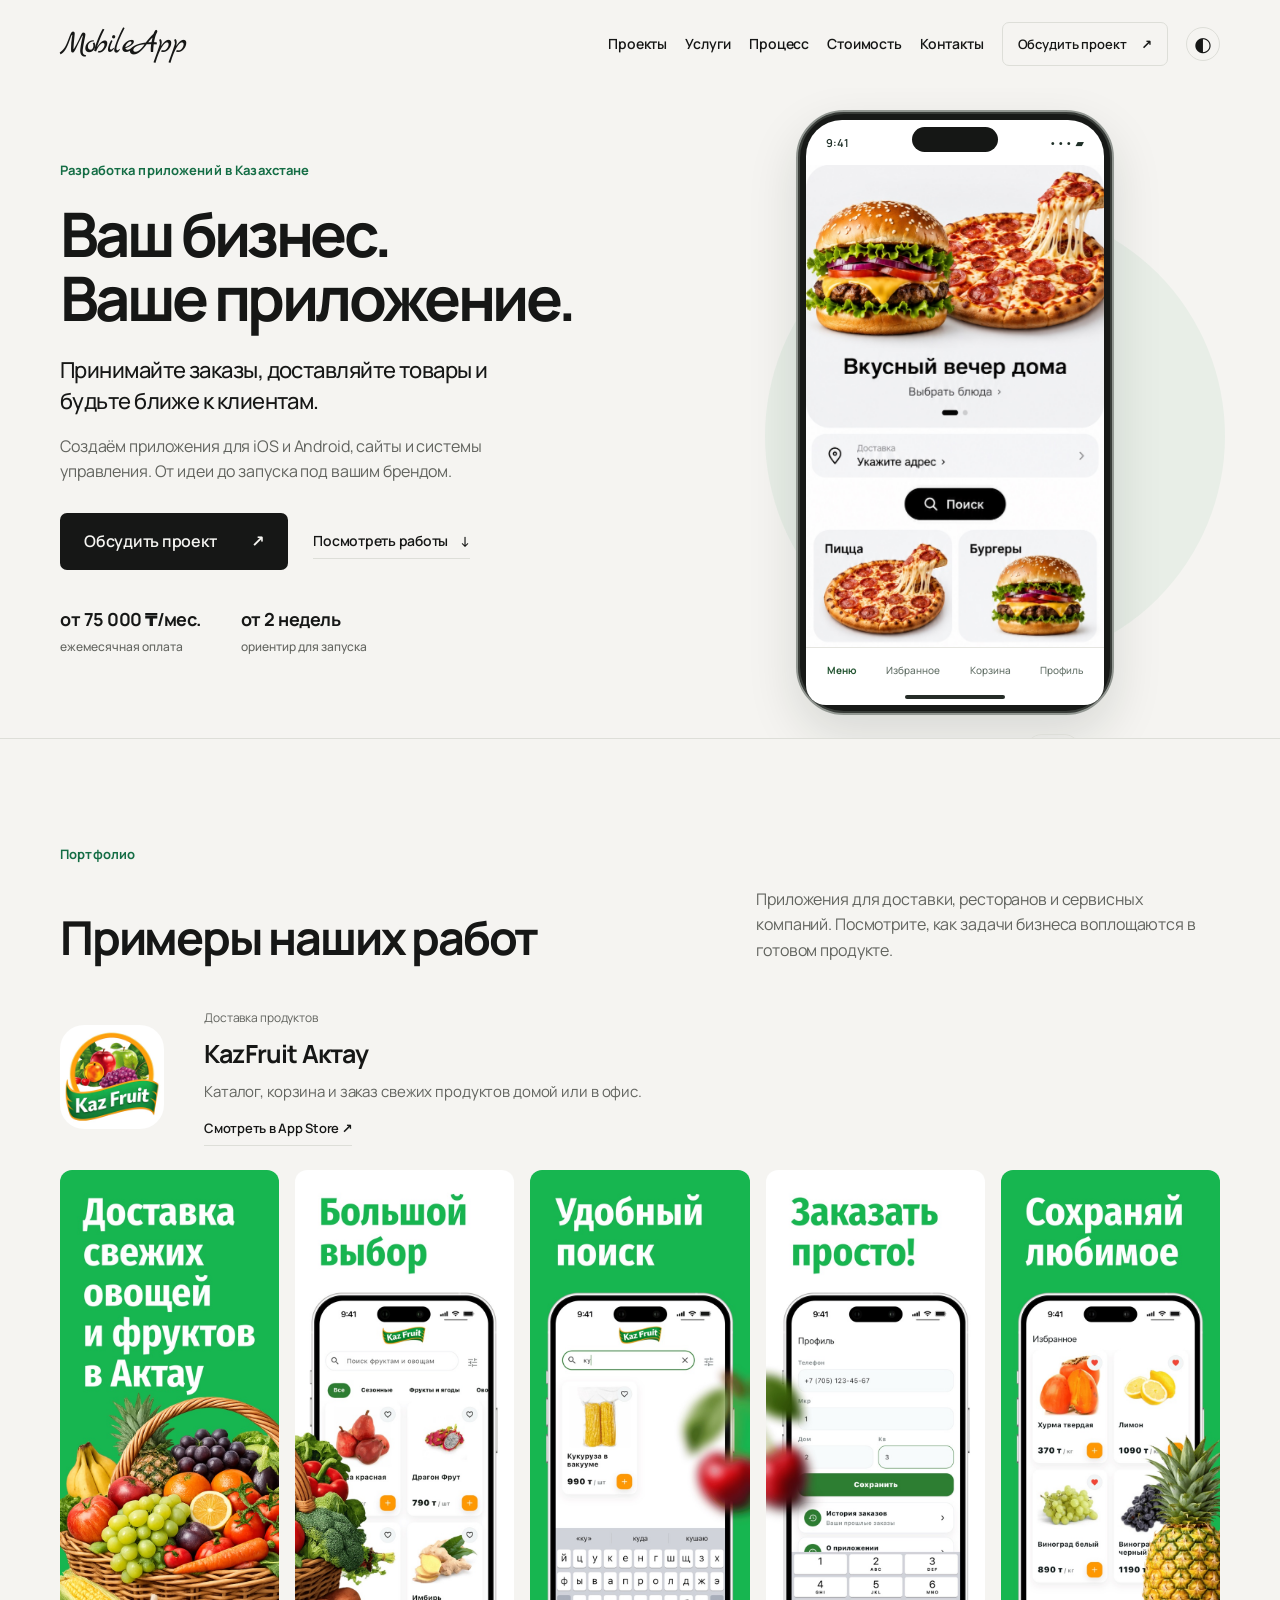
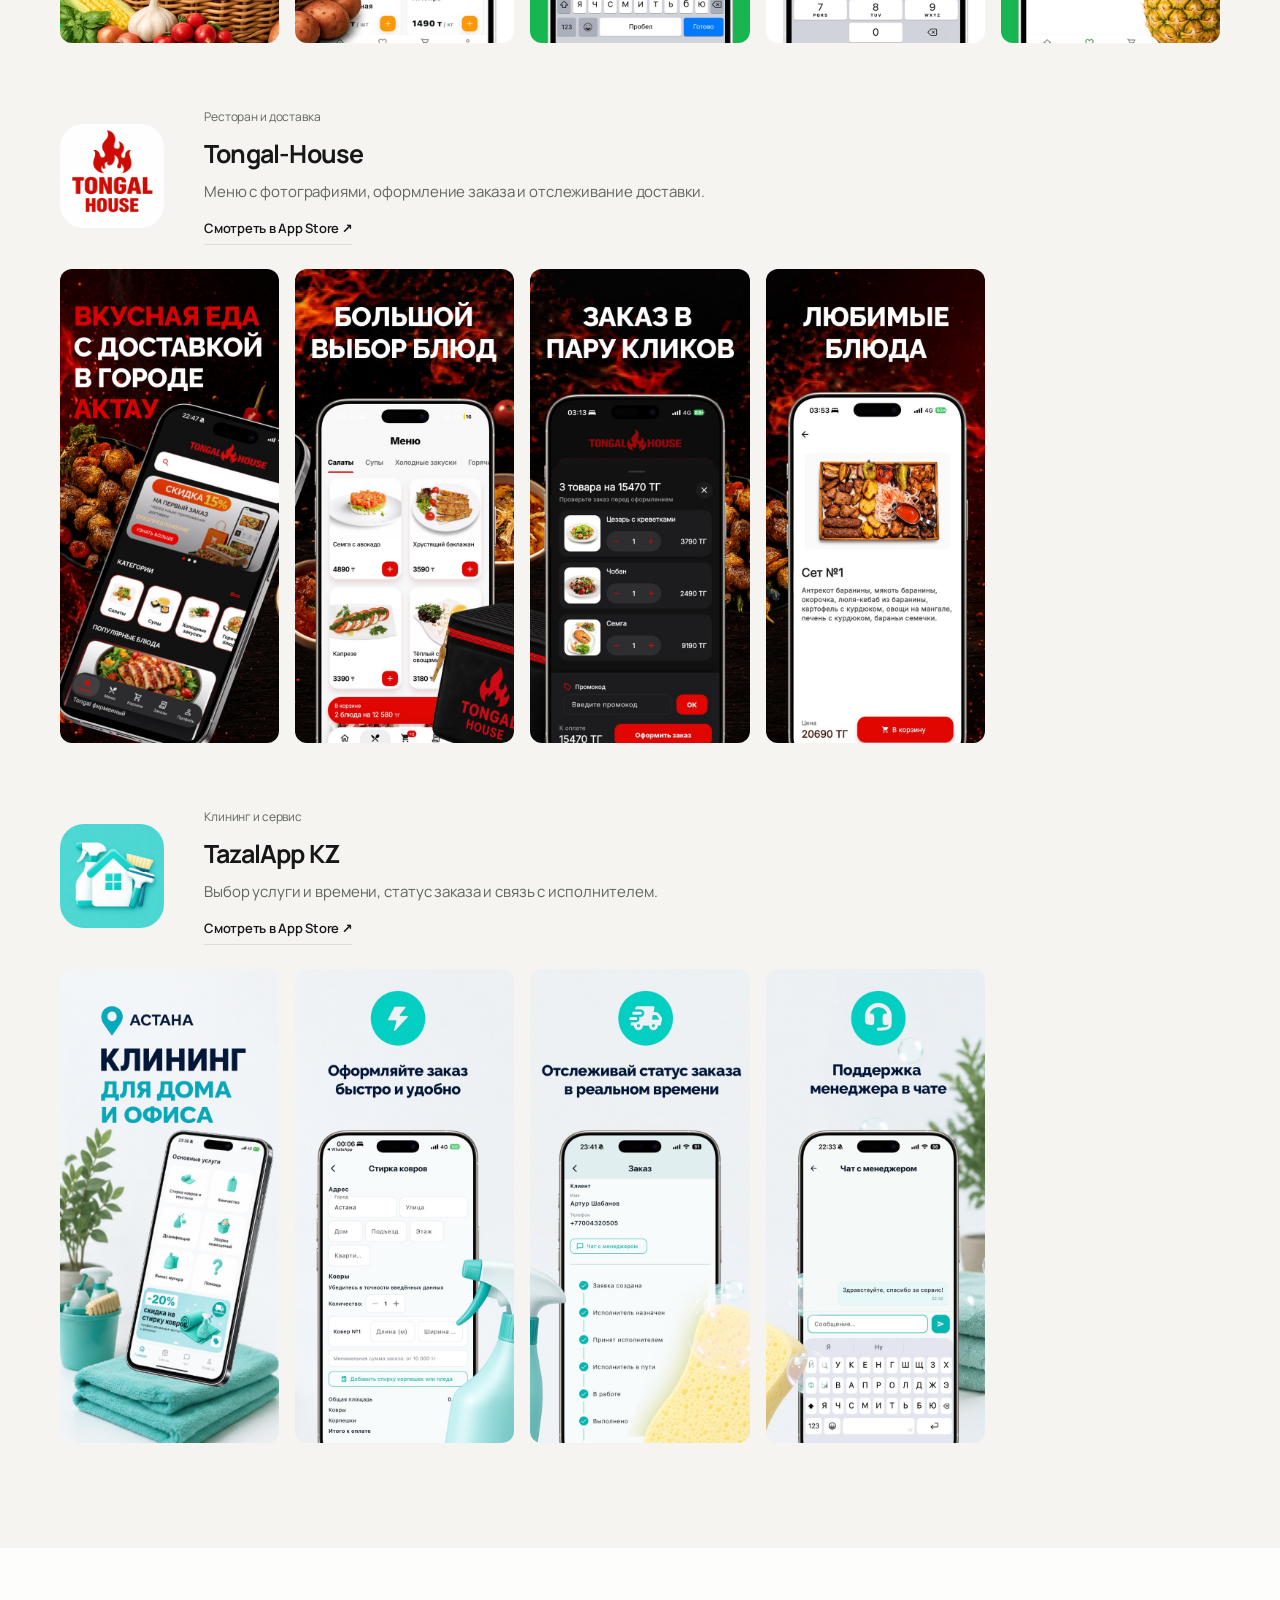
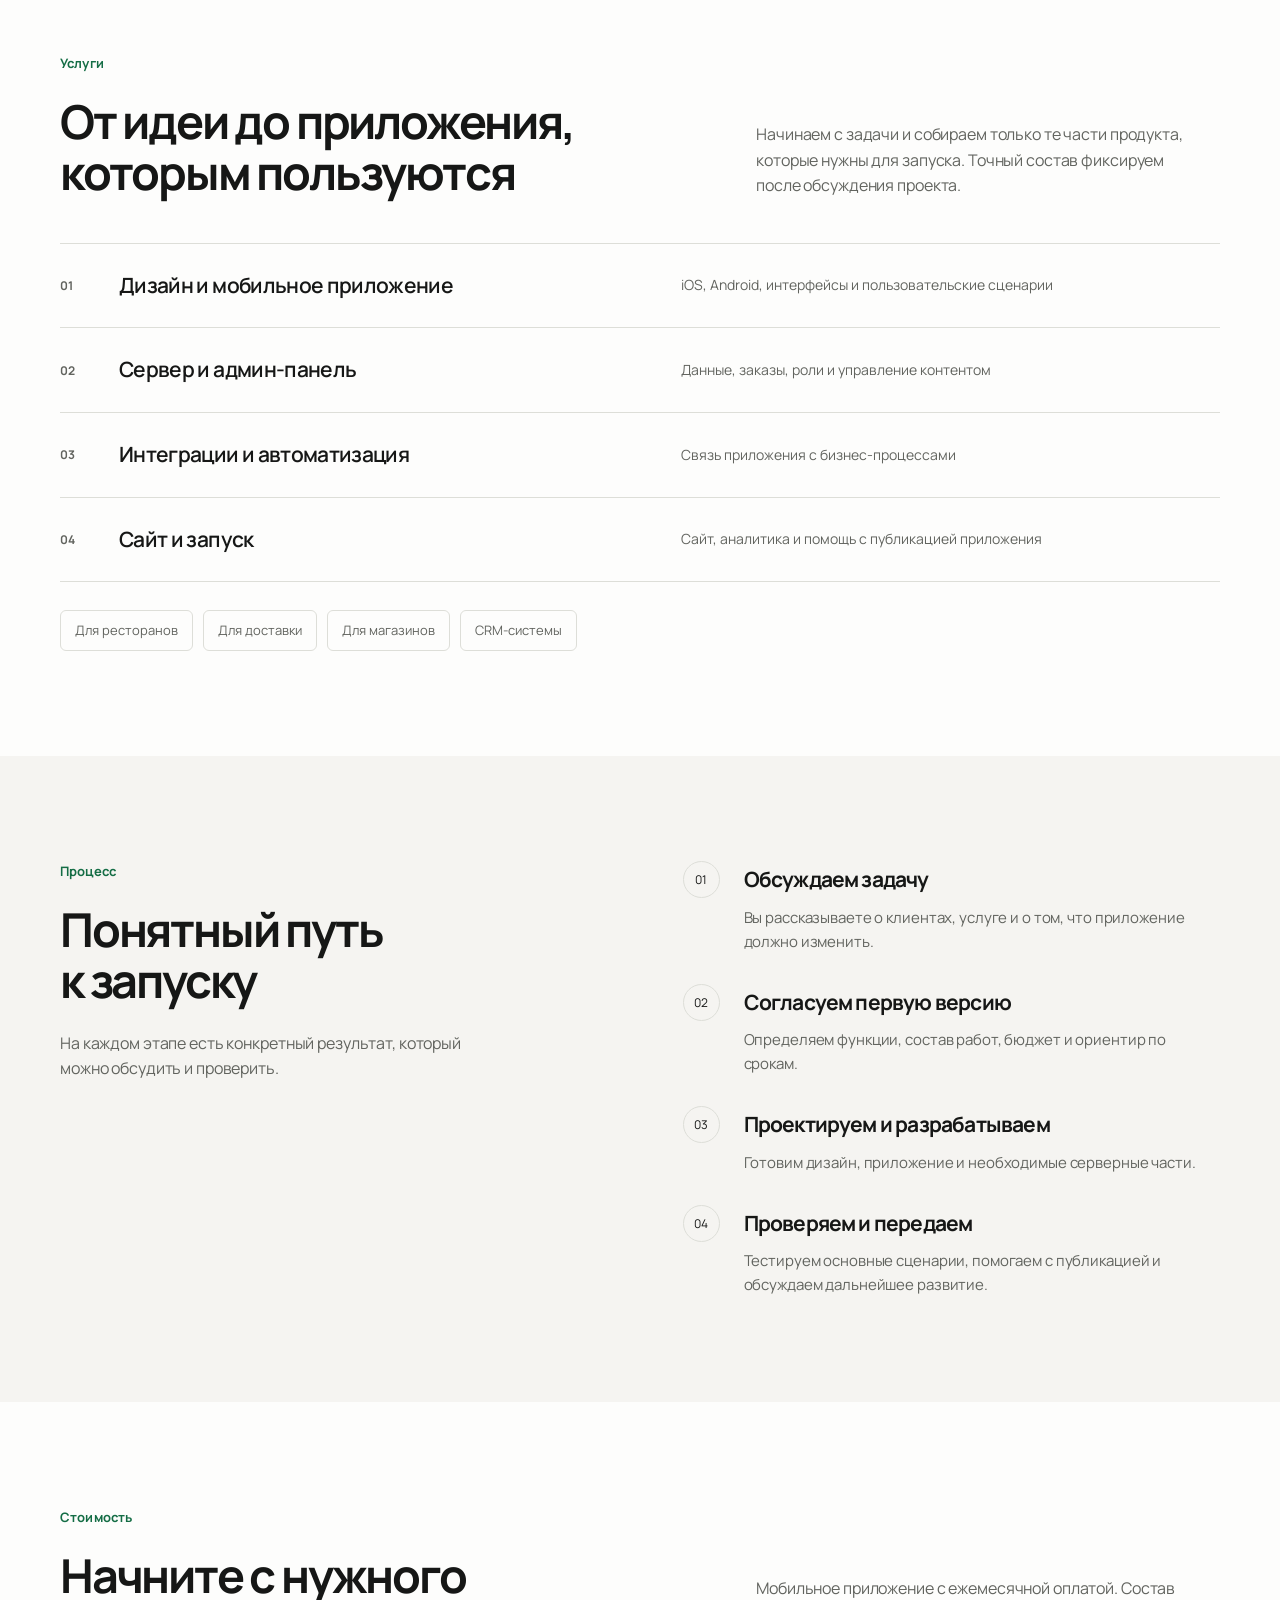
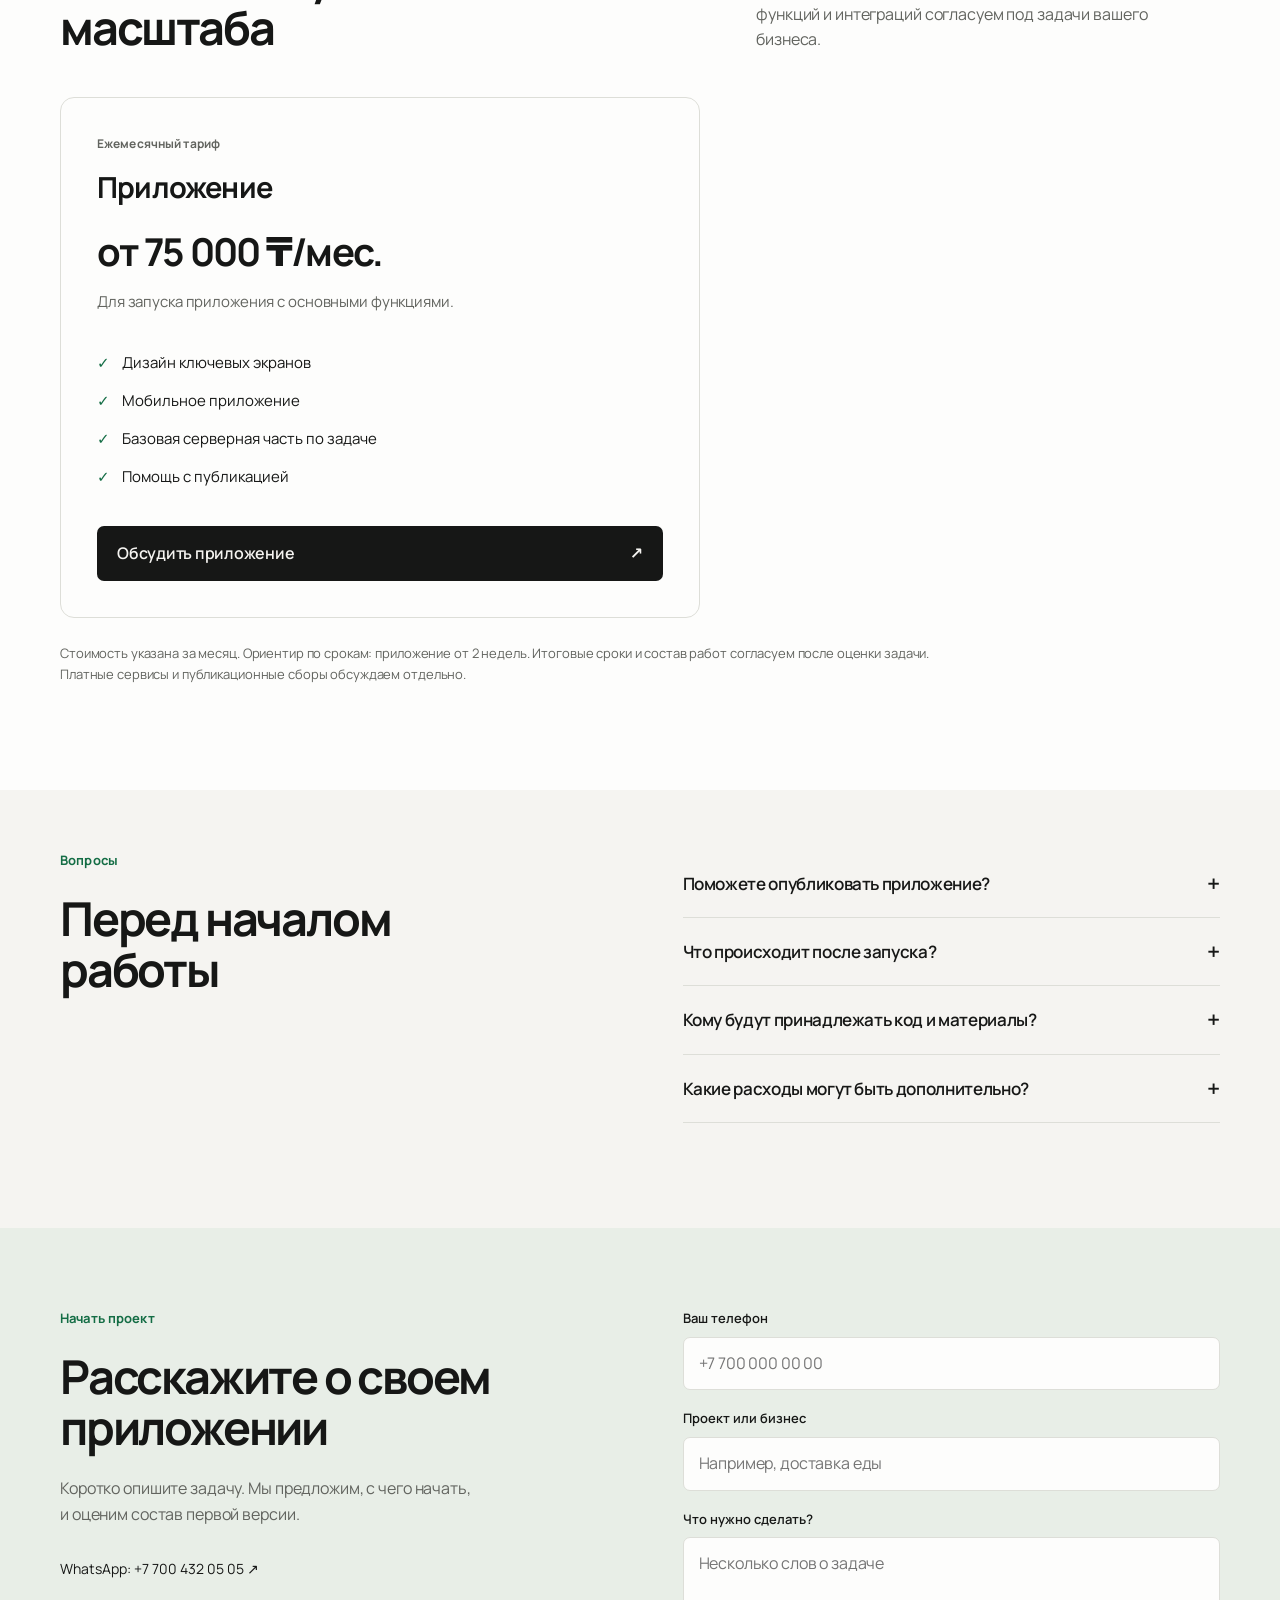
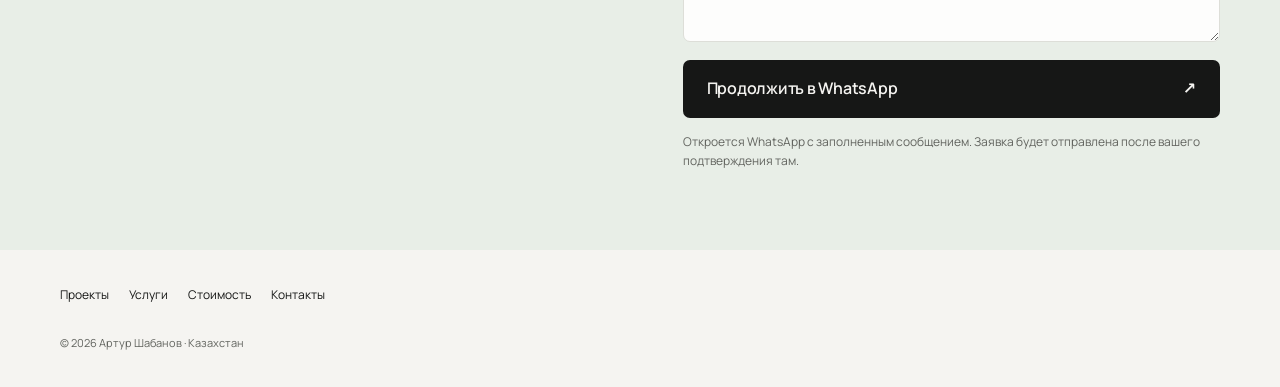
==== commit d8d18ede: "Publish refreshed MobileApp portfolio site" ====
--- a/index.html
+++ b/index.html
@@ -1,502 +1,128 @@
-<!DOCTYPE html>
-<html lang="ru">
+<!doctype html>
+<html lang="ru" data-theme="light">
 <head>
-  <!-- Google tag (gtag.js) -->
+  <meta charset="utf-8">
+  <meta name="viewport" content="width=device-width, initial-scale=1">
+  <title>Разработка мобильных приложений для бизнеса</title>
+  <meta name="description" content="Разработка мобильных приложений для бизнеса в Казахстане. Посмотрите опубликованные проекты Артура Шабанова и обсудите свою идею.">
+  <link rel="canonical" href="https://mobileapp.kz/">
+  <meta property="og:type" content="website">
+  <meta property="og:url" content="https://mobileapp.kz/">
+  <meta property="og:title" content="Разработка мобильных приложений">
+  <meta property="og:description" content="Приложения для доставки, ресторанов и сервисных компаний. Реальные проекты в App Store.">
+  <meta property="og:image" content="https://mobileapp.kz/assets/portfolio-hero.jpg">
+  <meta property="og:locale" content="ru_KZ">
+  <meta name="twitter:card" content="summary_large_image">
+  <meta name="theme-color" content="#f5f4f1">
+  <link rel="stylesheet" href="starter-style.css?v=13">
+  <link rel="icon" href="favicon.ico" sizes="any">
+  <link rel="icon" type="image/png" sizes="32x32" href="assets/favicon-32.png">
+  <link rel="apple-touch-icon" href="assets/favicon-512.png">
   <script async src="https://www.googletagmanager.com/gtag/js?id=AW-18126512497"></script>
   <script>
     window.dataLayer = window.dataLayer || [];
     function gtag(){dataLayer.push(arguments);}
     gtag('js', new Date());
-
     gtag('config', 'AW-18126512497');
     gtag('config', 'G-MHQBQCYL6B');
   </script>
-  <meta charset="UTF-8">
-  <meta name="viewport" content="width=device-width, initial-scale=1.0">
-  <title>Разработка мобильных приложений, CRM и сайтов | MobileApp.kz</title>
-  <meta name="description" content="Разработка мобильных приложений, CRM-систем, сайтов и автоматизация бизнеса в Казахстане. MVP от 500 000 тг, Flutter, iOS, Android, backend и поддержка.">
-  <meta name="keywords" content="разработка мобильных приложений Казахстан, приложение для ресторана, приложение доставки, заказать приложение Алматы Астана">
-  <link rel="canonical" href="https://mobileapp.kz/">
-  <meta property="og:type" content="website">
-  <meta property="og:url" content="https://mobileapp.kz/">
-  <meta property="og:title" content="Разработка мобильных приложений, CRM и сайтов | MobileApp.kz">
-  <meta property="og:description" content="Разработка мобильных приложений для бизнеса, CRM-систем, сайтов и автоматизация процессов в Казахстане.">
-  <meta property="og:locale" content="ru_KZ">
-  <meta name="twitter:card" content="summary_large_image">
-  <link rel="preconnect" href="https://fonts.googleapis.com">
-  <link rel="preconnect" href="https://fonts.gstatic.com" crossorigin>
-  <link href="https://fonts.googleapis.com/css2?family=Manrope:wght@400;500;600;700;800&display=swap" rel="stylesheet">
-  <link rel="stylesheet" href="styles.css?v=bureau">
-  <link rel="icon" href="/favicon.ico" sizes="any">
-  <link rel="icon" type="image/png" sizes="32x32" href="/assets/favicon-32.png">
-  <link rel="apple-touch-icon" href="/assets/favicon-512.png">
-  <meta name="theme-color" content="#090b1a">
   <script type="application/ld+json">
-  {
-    "@context": "https://schema.org",
-    "@graph": [
-      {
-        "@type": "Organization",
-        "@id": "https://mobileapp.kz/#organization",
-        "name": "MobileApp.kz",
-        "url": "https://mobileapp.kz",
-        "email": "shartur1999@gmail.com",
-        "telephone": "+77004320505"
-      },
-      {
-        "@type": "LocalBusiness",
-        "@id": "https://mobileapp.kz/#localbusiness",
-        "name": "MobileApp.kz",
-        "url": "https://mobileapp.kz",
-        "description": "Разработка мобильных приложений, CRM-систем, сайтов и автоматизация бизнеса в Казахстане",
-        "areaServed": { "@type": "Country", "name": "Kazakhstan" },
-        "address": { "@type": "PostalAddress", "addressCountry": "KZ" },
-        "priceRange": "$$"
-      },
-      {
-        "@type": "Service",
-        "@id": "https://mobileapp.kz/#service",
-        "name": "Разработка мобильных приложений и бизнес-систем",
-        "provider": { "@id": "https://mobileapp.kz/#organization" },
-        "areaServed": { "@type": "Country", "name": "Kazakhstan" },
-        "serviceType": ["Разработка мобильных приложений", "Разработка CRM-систем", "Создание сайтов для бизнеса", "Автоматизация бизнес-процессов"]
-      }
-    ]
-  }
+  {"@context":"https://schema.org","@graph":[{"@type":"Organization","@id":"https://mobileapp.kz/#organization","name":"MobileApp","url":"https://mobileapp.kz/","telephone":"+77004320505","founder":{"@type":"Person","name":"Artur Shabanov","sameAs":"https://apps.apple.com/ru/developer/artur-shabanov/id1896310587"}},{"@type":"Service","name":"Разработка мобильных приложений для бизнеса","provider":{"@id":"https://mobileapp.kz/#organization"},"areaServed":{"@type":"Country","name":"Kazakhstan"}}]}
   </script>
 </head>
 <body>
-  <header class="header" id="top">
-    <div class="container header__inner">
-      <a href="#top" class="logo" aria-label="MobileApp.kz - на главную">
-        <span class="logo__icon">◆</span>
-        <span class="logo__text">MobileApp<span class="logo__dot">.kz</span></span>
-      </a>
-      <nav class="nav" id="nav" aria-label="Основное меню">
+  <a class="skip-link" href="#main">Перейти к содержанию</a>
+  <header class="site-header" id="top">
+    <div class="wrap header-row">
+      <a class="wordmark text-wordmark" href="#top" aria-label="MobileApp, на главную">MobileApp</a>
+      <nav class="site-nav" id="site-nav" aria-label="Основное меню">
+        <a href="#projects">Проекты</a>
         <a href="#services">Услуги</a>
-        <a href="#own-clients">Свои клиенты</a>
-        <a href="#offers">Цены и сроки</a>
+        <a href="#process">Процесс</a>
+        <a href="#pricing">Стоимость</a>
+        <a href="#contact">Контакты</a>
       </nav>
-      <a href="#contact" class="btn btn--primary header__cta">Рассчитать MVP</a>
-      <button class="burger" id="burger" aria-label="Открыть меню" aria-expanded="false">
-        <span></span><span></span><span></span>
-      </button>
+      <a class="header-contact" href="#contact">Обсудить проект <span aria-hidden="true">↗</span></a>
+      <button class="theme-toggle" id="theme-toggle" type="button" aria-label="Включить тёмную тему">◐</button>
+      <button class="menu-toggle" id="menu-toggle" type="button" aria-controls="site-nav" aria-expanded="false" aria-label="Открыть меню"><span></span><span></span></button>
     </div>
   </header>
 
-  <main>
-    <section class="hero">
-      <div class="container hero__grid">
-        <div class="hero__content">
-          <p class="badge">MVP приложения для бизнеса</p>
-          <h1 class="hero__title">Приложение <span class="gradient-text">за 2 недели</span></h1>
-          <p class="hero__subtitle">Мобильное MVP для iOS и Android: дизайн, backend, админка и заявки от 500 000 тг.</p>
-          <div class="hero__actions">
-            <a href="#contact" class="btn btn--primary btn--lg">Рассчитать MVP</a>
-            <a href="#pricing" class="btn btn--ghost btn--lg">Пакеты</a>
+  <main id="main">
+    <section class="hero" aria-labelledby="hero-title">
+      <div class="wrap hero-layout">
+        <div class="hero-copy">
+          <p class="eyebrow">Разработка приложений в Казахстане</p>
+          <h1 id="hero-title">Ваш бизнес.<br>Ваше приложение.</h1>
+          <p class="hero-lead">Принимайте заказы, доставляйте товары и будьте ближе к клиентам.</p>
+          <p class="hero-detail">Создаём приложения для iOS и Android, сайты и системы управления. От идеи до запуска под вашим брендом.</p>
+          <div class="hero-actions"><a class="button button-primary" href="#contact">Обсудить проект <span aria-hidden="true">↗</span></a><a class="text-link" href="#projects">Посмотреть работы <span aria-hidden="true">↓</span></a></div>
+          <div class="hero-facts"><span><strong>от 75 000 ₸/мес.</strong>ежемесячная оплата</span><span><strong>от 2 недель</strong>ориентир для запуска</span></div>
+        </div>
+        <div class="hero-visual food-demo" aria-label="Демонстрационный концепт приложения доставки еды">
+          <div class="demo-device">
+            <div class="demo-status" aria-hidden="true"><span>9:41</span><span class="demo-island"></span><span>••• ▰</span></div>
+            <div class="demo-viewport"><img class="demo-menu" src="assets/demo/restaurant-v2.jpg" width="726" height="2167" alt="Пример меню доставки еды: пицца, боул с курицей, бургер, паста, чизкейк и лимонад" fetchpriority="high"></div>
+            <div class="demo-bottom" aria-hidden="true"><span>Меню</span><span>Избранное</span><span>Корзина</span><span>Профиль</span></div>
+            <div class="demo-home" aria-hidden="true"></div>
           </div>
+          <div class="demo-caption"><span>Пример приложения доставки еды</span><button type="button" id="demo-pause" aria-label="Приостановить прокрутку примера" aria-pressed="false">Пауза</button></div>
         </div>
-        <div class="hero__visual">
-          <div class="hero-slider" id="hero-slider">
-            <div class="hero-slider__label">Примеры экранов</div>
-            <div class="hero-slider__viewport">
-              <div class="hero-slider__track" id="hero-slider-track">
-                <figure class="hero-slide">
-                  <img
-                    class="hero__image"
-                    src="assets/hero-slide-kazfruit.png"
-                    alt="Приложение Kaz Fruit - доставка фруктов и овощей"
-                    width="816"
-                    height="946"
-                    loading="eager"
-                    decoding="async"
-                  >
-                </figure>
-                <figure class="hero-slide">
-                  <img
-                    class="hero__image"
-                    src="assets/hero-slide-tongal.png?v=3"
-                    alt="Tongal House - разработка приложений, рост продаж и надёжность"
-                    width="773"
-                    height="944"
-                    loading="eager"
-                    decoding="async"
-                  >
-                </figure>
-                <figure class="hero-slide">
-                  <img
-                    class="hero__image"
-                    src="assets/hero-slide-cleaning.png"
-                    alt="Клининг в Астане - удобное приложение для клиентов"
-                    width="773"
-                    height="923"
-                    loading="eager"
-                    decoding="async"
-                  >
-                </figure>
-              </div>
-            </div>
-            <div class="hero-slider__dots" aria-label="Слайды приложений">
-              <button type="button" class="hero-slider__dot hero-slider__dot--active" data-hero-slide="0" aria-label="Kaz Fruit" aria-current="true"></button>
-              <button type="button" class="hero-slider__dot" data-hero-slide="1" aria-label="Tongal House"></button>
-              <button type="button" class="hero-slider__dot" data-hero-slide="2" aria-label="Клининг"></button>
-            </div>
-          </div>
+      </div>
+    </section>
+    <section class="section project-section" id="projects" aria-labelledby="projects-title">
+      <div class="wrap">
+        <div class="section-heading"><p class="eyebrow">Портфолио</p><h2 id="projects-title">Примеры наших работ</h2><p>Приложения для доставки, ресторанов и сервисных компаний. Посмотрите, как задачи бизнеса воплощаются в готовом продукте.</p></div>
+        <div class="portfolio-grid">
+          <article class="portfolio-card" id="kazfruit"><a class="portfolio-image portfolio-icon" href="https://apps.apple.com/ru/app/id6757389089" target="_blank" rel="noopener noreferrer" aria-label="Открыть KazFruit Актау в App Store"><img src="assets/portfolio/6757389089-icon.jpg" alt="Иконка KazFruit Актау" width="512" height="512" loading="lazy"></a><div class="project-screenshots" aria-label="Скриншоты KazFruit Актау из App Store"><a href="assets/portfolio/appstore/6757389089-1.jpg" target="_blank" rel="noopener" aria-label="Открыть скриншот 1 приложения KazFruit Актау"><img src="assets/portfolio/appstore/6757389089-1.jpg" alt="KazFruit Актау: скриншот 1 из App Store" width="617" height="1334" loading="lazy"></a><a href="assets/portfolio/appstore/6757389089-2.jpg" target="_blank" rel="noopener" aria-label="Открыть скриншот 2 приложения KazFruit Актау"><img src="assets/portfolio/appstore/6757389089-2.jpg" alt="KazFruit Актау: скриншот 2 из App Store" width="617" height="1334" loading="lazy"></a><a href="assets/portfolio/appstore/6757389089-3.jpg" target="_blank" rel="noopener" aria-label="Открыть скриншот 3 приложения KazFruit Актау"><img src="assets/portfolio/appstore/6757389089-3.jpg" alt="KazFruit Актау: скриншот 3 из App Store" width="617" height="1334" loading="lazy"></a><a href="assets/portfolio/appstore/6757389089-4.jpg" target="_blank" rel="noopener" aria-label="Открыть скриншот 4 приложения KazFruit Актау"><img src="assets/portfolio/appstore/6757389089-4.jpg" alt="KazFruit Актау: скриншот 4 из App Store" width="617" height="1334" loading="lazy"></a><a href="assets/portfolio/appstore/6757389089-5.jpg" target="_blank" rel="noopener" aria-label="Открыть скриншот 5 приложения KazFruit Актау"><img src="assets/portfolio/appstore/6757389089-5.jpg" alt="KazFruit Актау: скриншот 5 из App Store" width="617" height="1334" loading="lazy"></a></div><div class="portfolio-info"><p>Доставка продуктов</p><h3>KazFruit Актау</h3><p>Каталог, корзина и заказ свежих продуктов домой или в офис.</p><a class="text-link" href="https://apps.apple.com/ru/app/id6757389089" target="_blank" rel="noopener noreferrer">Смотреть в App Store ↗</a></div></article>
+          <article class="portfolio-card" id="tongal"><a class="portfolio-image portfolio-icon" href="https://apps.apple.com/kz/app/id6770426889" target="_blank" rel="noopener noreferrer" aria-label="Открыть Tongal-House в App Store"><img src="assets/portfolio/6770426889-icon.jpg" alt="Иконка Tongal-House" width="512" height="512" loading="lazy"></a><div class="project-screenshots" aria-label="Скриншоты Tongal-House из App Store"><a href="assets/portfolio/appstore/6770426889-1.jpg" target="_blank" rel="noopener" aria-label="Открыть скриншот 1 приложения Tongal-House"><img src="assets/portfolio/appstore/6770426889-1.jpg" alt="Tongal-House: скриншот 1 из App Store" width="617" height="1334" loading="lazy"></a><a href="assets/portfolio/appstore/6770426889-2.jpg" target="_blank" rel="noopener" aria-label="Открыть скриншот 2 приложения Tongal-House"><img src="assets/portfolio/appstore/6770426889-2.jpg" alt="Tongal-House: скриншот 2 из App Store" width="617" height="1334" loading="lazy"></a><a href="assets/portfolio/appstore/6770426889-3.jpg" target="_blank" rel="noopener" aria-label="Открыть скриншот 3 приложения Tongal-House"><img src="assets/portfolio/appstore/6770426889-3.jpg" alt="Tongal-House: скриншот 3 из App Store" width="617" height="1334" loading="lazy"></a><a href="assets/portfolio/appstore/6770426889-4.jpg" target="_blank" rel="noopener" aria-label="Открыть скриншот 4 приложения Tongal-House"><img src="assets/portfolio/appstore/6770426889-4.jpg" alt="Tongal-House: скриншот 4 из App Store" width="617" height="1334" loading="lazy"></a></div><div class="portfolio-info"><p>Ресторан и доставка</p><h3>Tongal-House</h3><p>Меню с фотографиями, оформление заказа и отслеживание доставки.</p><a class="text-link" href="https://apps.apple.com/kz/app/id6770426889" target="_blank" rel="noopener noreferrer">Смотреть в App Store ↗</a></div></article>
+          <article class="portfolio-card" id="tazal"><a class="portfolio-image portfolio-icon" href="https://apps.apple.com/ru/app/id6766642199" target="_blank" rel="noopener noreferrer" aria-label="Открыть TazalApp KZ в App Store"><img src="assets/portfolio/6766642199-icon.jpg" alt="Иконка TazalApp KZ" width="512" height="512" loading="lazy"></a><div class="project-screenshots" aria-label="Скриншоты TazalApp KZ из App Store"><a href="assets/portfolio/appstore/6766642199-1.jpg" target="_blank" rel="noopener" aria-label="Открыть скриншот 1 приложения TazalApp KZ"><img src="assets/portfolio/appstore/6766642199-1.jpg" alt="TazalApp KZ: скриншот 1 из App Store" width="617" height="1334" loading="lazy"></a><a href="assets/portfolio/appstore/6766642199-2.jpg" target="_blank" rel="noopener" aria-label="Открыть скриншот 2 приложения TazalApp KZ"><img src="assets/portfolio/appstore/6766642199-2.jpg" alt="TazalApp KZ: скриншот 2 из App Store" width="617" height="1334" loading="lazy"></a><a href="assets/portfolio/appstore/6766642199-3.jpg" target="_blank" rel="noopener" aria-label="Открыть скриншот 3 приложения TazalApp KZ"><img src="assets/portfolio/appstore/6766642199-3.jpg" alt="TazalApp KZ: скриншот 3 из App Store" width="617" height="1334" loading="lazy"></a><a href="assets/portfolio/appstore/6766642199-4.jpg" target="_blank" rel="noopener" aria-label="Открыть скриншот 4 приложения TazalApp KZ"><img src="assets/portfolio/appstore/6766642199-4.jpg" alt="TazalApp KZ: скриншот 4 из App Store" width="617" height="1334" loading="lazy"></a></div><div class="portfolio-info"><p>Клининг и сервис</p><h3>TazalApp KZ</h3><p>Выбор услуги и времени, статус заказа и связь с исполнителем.</p><a class="text-link" href="https://apps.apple.com/ru/app/id6766642199" target="_blank" rel="noopener noreferrer">Смотреть в App Store ↗</a></div></article>
         </div>
       </div>
     </section>
 
-    <section class="offers" id="offers" aria-label="Условия запуска">
-      <div class="container">
-        <div class="offers-bar">
-          <div class="offers-bar__item">
-            <span>стартовый бюджет</span>
-            <p class="offers-bar__line">MVP от 500 тыс тг</p>
-          </div>
-          <div class="offers-bar__item">
-            <span>быстрый запуск</span>
-            <p class="offers-bar__line">разработка от 2 недель</p>
-          </div>
-          <div class="offers-bar__item">
-            <span>перед стартом</span>
-            <p class="offers-bar__line">созвон бесплатно</p>
-          </div>
-          <a href="#contact" class="btn btn--primary offers-bar__btn">Рассчитать MVP</a>
+    <section class="section services" id="services" aria-labelledby="services-title">
+      <div class="wrap">
+        <div class="section-heading"><p class="eyebrow">Услуги</p><h2 id="services-title">От идеи до приложения,<br>которым пользуются</h2><p>Начинаем с задачи и собираем только те части продукта, которые нужны для запуска. Точный состав фиксируем после обсуждения проекта.</p></div>
+        <div class="service-lines">
+          <div class="service-item"><span class="service-num">01</span><strong>Дизайн и мобильное приложение</strong><span>iOS, Android, интерфейсы и пользовательские сценарии</span></div>
+          <div class="service-item"><span class="service-num">02</span><strong>Сервер и админ-панель</strong><span>Данные, заказы, роли и управление контентом</span></div>
+          <div class="service-item"><span class="service-num">03</span><strong>Интеграции и автоматизация</strong><span>Связь приложения с бизнес-процессами</span></div>
+          <div class="service-item"><span class="service-num">04</span><strong>Сайт и запуск</strong><span>Сайт, аналитика и помощь с публикацией приложения</span></div>
         </div>
+        <div class="service-links" aria-label="Дополнительные направления"><span>Для ресторанов</span><span>Для доставки</span><span>Для магазинов</span><span>CRM-системы</span></div>
       </div>
     </section>
 
-    <section class="section" id="benefits">
-      <div class="container">
-        <div class="section__head">
-          <h2>Приложение превращает повторные заказы в вашу систему продаж</h2>
-          <p>Вы строите прямой канал к клиенту: свой бренд, свои правила и полный контроль над заказами, оплатами и базой гостей.</p>
-        </div>
-        <div class="cards cards--3">
-          <article class="card">
-            <div class="card__icon">01</div>
-            <h3>Своя база клиентов</h3>
-            <p>Телефоны, история заказов и сегменты остаются у вас. Повторные продажи и рассылки работают без посредников.</p>
-          </article>
-          <article class="card">
-            <div class="card__icon">02</div>
-            <h3>Меньше комиссии</h3>
-            <p>Не платите 25-35% с каждого заказа. Оплата Kaspi, карта, Apple Pay - напрямую в ваш бизнес.</p>
-          </article>
-          <article class="card">
-            <div class="card__icon">03</div>
-            <h3>Быстрый заказ</h3>
-            <p>Гость заказывает в пару кликов. Пуш-уведомления, статус доставки, программа лояльности.</p>
-          </article>
-        </div>
+    <section class="section process" id="process" aria-labelledby="process-title">
+      <div class="wrap process-layout">
+        <div><p class="eyebrow">Процесс</p><h2 id="process-title">Понятный путь<br>к запуску</h2><p class="section-intro">На каждом этапе есть конкретный результат, который можно обсудить и проверить.</p></div>
+        <ol class="process-list">
+          <li><span>01</span><div><h3>Обсуждаем задачу</h3><p>Вы рассказываете о клиентах, услуге и о том, что приложение должно изменить.</p></div></li>
+          <li><span>02</span><div><h3>Согласуем первую версию</h3><p>Определяем функции, состав работ, бюджет и ориентир по срокам.</p></div></li>
+          <li><span>03</span><div><h3>Проектируем и разрабатываем</h3><p>Готовим дизайн, приложение и необходимые серверные части.</p></div></li>
+          <li><span>04</span><div><h3>Проверяем и передаем</h3><p>Тестируем основные сценарии, помогаем с публикацией и обсуждаем дальнейшее развитие.</p></div></li>
+        </ol>
       </div>
     </section>
 
-    <section class="section" id="services">
-      <div class="container">
-        <div class="section__head">
-          <h2>Делаем MVP под вашу бизнес-модель</h2>
-          <p>Полный цикл: от идеи и прототипа до публикации в App Store и Google Play.</p>
+    <section class="section pricing" id="pricing" aria-labelledby="pricing-title">
+      <div class="wrap">
+        <div class="section-heading"><p class="eyebrow">Стоимость</p><h2 id="pricing-title">Начните с нужного<br>масштаба</h2><p>Мобильное приложение с ежемесячной оплатой. Состав функций и интеграций согласуем под задачи вашего бизнеса.</p></div>
+        <div class="pricing-grid">
+          <article class="price-option"><span class="price-label">Ежемесячный тариф</span><h3>Приложение</h3><p class="price-number">от 75 000 ₸/мес.</p><p>Для запуска приложения с основными функциями.</p><ul><li>Дизайн ключевых экранов</li><li>Мобильное приложение</li><li>Базовая серверная часть по задаче</li><li>Помощь с публикацией</li></ul><a href="#contact">Обсудить приложение <span aria-hidden="true">↗</span></a></article>
         </div>
-        <div class="cards cards--4">
-          <article class="card card--border">
-            <h3>Приложение для ресторана</h3>
-            <p>Меню, доставка, самовывоз, лояльность, интеграция с кухней и POS.</p>
-            <a class="card__link" href="/services/restaurant-app-development.html">Подробнее</a>
-          </article>
-          <article class="card card--border">
-            <h3>Магазин и доставка</h3>
-            <p>Каталог, корзина, зоны, курьеры, оплата Kaspi и картами, пуш-статусы.</p>
-            <a class="card__link" href="/services/delivery-app-development.html">Подробнее</a>
-          </article>
-          <article class="card card--border">
-            <h3>CRM и автоматизация</h3>
-            <p>Заявки, клиенты, задачи, роли, отчёты и интеграции для команды.</p>
-            <a class="card__link" href="/services/crm-development.html">Подробнее</a>
-          </article>
-          <article class="card card--border">
-            <h3>Сайты для бизнеса</h3>
-            <p>Лендинги, корпоративные сайты, SEO-страницы, формы и аналитика.</p>
-            <a class="card__link" href="/services/business-website-development.html">Подробнее</a>
-          </article>
-        </div>
+        <p class="price-note">Стоимость указана за месяц. Ориентир по срокам: приложение от 2 недель. Итоговые сроки и состав работ согласуем после оценки задачи. Платные сервисы и публикационные сборы обсуждаем отдельно.</p>
       </div>
     </section>
 
-    <section class="section section--alt" id="development">
-      <div class="container">
-        <div class="section__head">
-          <h2>Flutter, iOS, Android и backend под задачи бизнеса</h2>
-          <p>Мы подбираем стек под цель проекта: быстрый MVP, стабильное приложение под ключ или систему, которая объединяет мобильный интерфейс, CRM и сайт.</p>
-        </div>
-        <div class="seo-text">
-          <p>Для большинства MVP хорошо подходит Flutter: одна кодовая база помогает быстрее выпустить приложение для iOS и Android, снизить стоимость поддержки и сохранить единый интерфейс. Это удобно для доставки, ресторанов, магазинов, сервисов записи и внутренних корпоративных приложений.</p>
-          <p>Если проект требует глубокой нативной логики, сложной производительности, интеграции с устройством или отдельного пользовательского опыта, можно развивать iOS и Android по отдельности. На этапе консультации мы объясняем, какой вариант рациональнее именно для вашей задачи, бюджета и сроков.</p>
-          <p>Помимо мобильной части, важен backend: он хранит пользователей, заказы, товары, заявки, статусы, оплату, роли и аналитику. Без backend и админки приложение быстро превращается в красивую оболочку, которой сложно управлять. Поэтому мы проектируем систему целиком: приложение, сервер, админ-панель, интеграции и дальнейшую поддержку.</p>
-        </div>
-        <div class="section__actions">
-          <a class="btn btn--primary" href="/services/mobile-app-development.html">Разработка мобильных приложений</a>
-          <a class="btn btn--ghost" href="/services/business-automation.html">Автоматизация бизнеса</a>
-        </div>
-      </div>
-    </section>
 
-    <section class="section" id="business-systems">
-      <div class="container">
-        <div class="section__head">
-          <h2>CRM, сайты и корпоративные системы в одной цифровой экосистеме</h2>
-          <p>Бизнесу часто нужно не отдельное приложение, а связка инструментов: сайт привлекает заявки, CRM обрабатывает клиентов, приложение удерживает аудиторию, а автоматизация убирает ручную работу.</p>
-        </div>
-        <div class="cards cards--4">
-          <article class="card">
-            <h3>CRM-системы</h3>
-            <p>Заявки, сделки, клиенты, задачи, роли, отчёты и интеграции с формами, сайтом и мобильным приложением.</p>
-            <a class="card__link" href="/services/crm-development.html">CRM под бизнес</a>
-          </article>
-          <article class="card">
-            <h3>Сайты для бизнеса</h3>
-            <p>Быстрые лендинги и корпоративные сайты с SEO-структурой, заявками, аналитикой и понятным оффером.</p>
-            <a class="card__link" href="/services/business-website-development.html">Создание сайтов</a>
-          </article>
-          <article class="card">
-            <h3>Корпоративные системы</h3>
-            <p>Внутренние порталы, кабинеты сотрудников, статусы, документы, доступы и отчёты для руководителя.</p>
-            <a class="card__link" href="/services/corporate-systems-development.html">Системы для команды</a>
-          </article>
-          <article class="card">
-            <h3>Автоматизация процессов</h3>
-            <p>Связываем формы, таблицы, уведомления, CRM, сайт и приложение, чтобы команда меньше работала вручную.</p>
-            <a class="card__link" href="/services/business-automation.html">Автоматизация</a>
-          </article>
-        </div>
-      </div>
-    </section>
+    <section class="section faq" aria-labelledby="faq-title"><div class="wrap faq-layout"><div><p class="eyebrow">Вопросы</p><h2 id="faq-title">Перед началом<br>работы</h2></div><div class="faq-list"><details><summary>Поможете опубликовать приложение?</summary><p>Да, помощь с подготовкой и публикацией входит в обсуждаемый состав проекта. Аккаунты и требования магазинов приложений уточняем отдельно.</p></details><details><summary>Что происходит после запуска?</summary><p>Поддержку и развитие можно запланировать следующими этапами. Объём работ и условия согласуем для вашего проекта.</p></details><details><summary>Кому будут принадлежать код и материалы?</summary><p>Права, доступы и передаваемые материалы фиксируем в договорённостях до начала разработки.</p></details><details><summary>Какие расходы могут быть дополнительно?</summary><p>В зависимости от проекта могут потребоваться аккаунты магазинов, хостинг, платные сервисы и интеграции. Покажем такие расходы в оценке.</p></details></div></div></section>
 
-    <section class="section section--alt" id="audience">
-      <div class="container">
-        <div class="section__head">
-          <h2>Для кого подойдут наши решения</h2>
-          <p>Мы делаем цифровые продукты для компаний, которым важны заявки, повторные продажи, контроль процессов и собственная клиентская база.</p>
-        </div>
-        <div class="solution-list">
-          <article class="solution-item">
-            <h3>Рестораны, кафе и доставки</h3>
-            <p>Меню, доставка, самовывоз, статусы, бонусы, push-уведомления и прямые повторные заказы.</p>
-          </article>
-          <article class="solution-item">
-            <h3>Магазины и e-commerce</h3>
-            <p>Каталог, фильтры, корзина, оплата, заявки, остатки, акции и мобильная витрина для постоянных клиентов.</p>
-          </article>
-          <article class="solution-item">
-            <h3>Сервисные компании</h3>
-            <p>Запись, заявки, личный кабинет, CRM, статусы, исполнители и контроль качества обслуживания.</p>
-          </article>
-          <article class="solution-item">
-            <h3>Компании с внутренними процессами</h3>
-            <p>Корпоративные системы, роли, задачи, отчёты, автоматизация ручных операций и единая база данных.</p>
-          </article>
-        </div>
-      </div>
-    </section>
-
-    <section class="section section--alt" id="own-clients">
-      <div class="container">
-        <div class="pitch">
-          <div class="pitch__main">
-            <h2>Хватит отдавать своих клиентов агрегаторам</h2>
-            <p class="pitch__lead">Маркетплейсы и сервисы доставки дают заказы, но забирают комиссию и данные гостей. Своё приложение - это ваш магазин в телефоне клиента: без посредников и без чужой базы.</p>
-            <a href="#contact" class="btn btn--primary btn--lg">Рассчитать MVP</a>
-          </div>
-          <div class="pitch__compare">
-            <div class="pitch__col pitch__col--bad">
-              <h3>С агрегатором</h3>
-              <ul>
-                <li>Клиент остаётся у платформы</li>
-                <li>Комиссия 25-35% с заказа</li>
-                <li>Сложно вернуть гостя напрямую</li>
-              </ul>
-            </div>
-            <div class="pitch__col pitch__col--good">
-              <h3>Со своим приложением</h3>
-              <ul>
-                <li>База телефонов и заказов - ваша</li>
-                <li>Повторные продажи через пуши и акции</li>
-                <li>Гость заказывает у вашего бренда</li>
-              </ul>
-            </div>
-          </div>
-        </div>
-        <div class="cards cards--3 pitch__cards">
-          <article class="card">
-            <h3>Вы владеете клиентом</h3>
-            <p>Не строите чужой трафик. Накапливаете свою аудиторию и возвращаете её снова в заказ.</p>
-          </article>
-          <article class="card">
-            <h3>Больше маржи с заказа</h3>
-            <p>Не отдаёте треть выручки посреднику. Деньги и контроль остаются в вашем бизнесе.</p>
-          </article>
-          <article class="card">
-            <h3>MVP за 2 недели</h3>
-            <p>Запускаем первую версию быстро: каталог, заказ, оплата или заявка - что нужно вашей нише.</p>
-          </article>
-        </div>
-      </div>
-    </section>
-
-    <section class="section" id="pricing">
-      <div class="container">
-        <div class="section__head">
-          <h2>Начните с MVP дальше масштабируйте</h2>
-          <p>Точную смету пришлём после короткого созвона: покажем, что входит в первую версию и что можно отложить.</p>
-        </div>
-        <div class="pricing">
-          <article class="price-card price-card--starter">
-            <span class="price-card__badge">Лучший старт</span>
-            <p class="price-card__price">от <strong>500 000 тг</strong></p>
-            <p class="price-card__term">Срок: <strong>от 2 недель</strong></p>
-            <h3>MVP</h3>
-            <p class="price-card__desc">Проверить идею, собрать первые заявки и не переплатить за лишние функции.</p>
-            <ul>
-              <li>iOS и Android</li>
-              <li>До 12-15 ключевых экранов</li>
-              <li>Каталог, корзина, оформление заказа</li>
-              <li>Базовая админ-панель</li>
-              <li>Помощь с публикацией в сторе</li>
-            </ul>
-            <a href="#contact" class="btn btn--primary">Рассчитать MVP</a>
-          </article>
-          <article class="price-card price-card--featured">
-            <span class="price-card__badge">Самый популярный</span>
-            <p class="price-card__price">от <strong>1 000 000 тг</strong></p>
-            <p class="price-card__term">Срок: <strong>4-8 недель</strong></p>
-            <h3>Под ключ</h3>
-            <p class="price-card__desc">Полноценное приложение для роста бизнеса</p>
-            <ul>
-              <li>iOS + Android</li>
-              <li>Оплата Kaspi, карты, Apple Pay</li>
-              <li>Пуш-уведомления и статусы заказа</li>
-              <li>Backend, админка, аналитика</li>
-              <li>Запуск и обучение команды</li>
-            </ul>
-            <a href="#contact" class="btn btn--outline">Рассчитать MVP</a>
-          </article>
-          <article class="price-card">
-            <p class="price-card__price">от <strong>2 недель</strong></p>
-            <p class="price-card__term">Первые рабочие сборки</p>
-            <h3>Срок разработки</h3>
-            <p class="price-card__desc">Быстро запускаем первую версию, чтобы вы могли показать продукт клиентам и собрать заявки.</p>
-            <ul>
-              <li>Бриф и план MVP</li>
-              <li>Дизайн ключевых экранов</li>
-              <li>Разработка iOS и Android</li>
-              <li>Тестирование основной логики</li>
-              <li>Подготовка к публикации</li>
-            </ul>
-            <a href="#contact" class="btn btn--outline">Рассчитать MVP</a>
-          </article>
-        </div>
-        <div class="pricing-extras">
-          <div class="pricing-extra">
-            <strong>Бесплатно на старте</strong>
-            <span>Консультация и оценка проекта. План экранов. Ориентир по срокам</span>
-          </div>
-          <div class="pricing-extra">
-            <strong>Рассрочка</strong>
-            <span>Оплата по этапам: дизайн, разработка, публикация</span>
-          </div>
-          <div class="pricing-extra">
-            <strong>Гарантия</strong>
-            <span>30 дней на исправление багов после сдачи MVP</span>
-          </div>
-        </div>
-      </div>
-    </section>
-
-    <section class="cta-band">
-      <div class="container cta-band__inner">
-        <h2>Закажите MVP сейчас: от 500 тыс тг и от 2 недель разработки</h2>
-        <p>Оставьте заявку: перезвоним в тот же день, разложим проект на этапы и покажем, с чего выгоднее начать.</p>
-        <a href="#contact" class="btn btn--primary btn--lg">Рассчитать MVP</a>
-      </div>
-    </section>
-
-    <section class="section section--contact" id="contact">
-      <div class="container contact__grid">
-        <div>
-          <h2>Получите план MVP и ориентир по бюджету</h2>
-          <p class="contact__lead">Расскажите о проекте: ресторан, доставка, сервис или новая идея. Мы предложим первую версию, которую реально запустить быстро.</p>
-          <div class="contact__promise">
-            <strong>Что пришлём после созвона:</strong>
-            <span>состав MVP, сроки, этапы оплаты и список функций для следующей версии.</span>
-          </div>
-          <ul class="contact__channels">
-            <li>
-              <span>WhatsApp</span>
-              <a href="https://wa.me/77004320505" id="whatsapp-link" target="_blank" rel="noopener noreferrer">+7 700 432 05 05</a>
-            </li>
-            <li>
-              <span>Email</span>
-              <a href="mailto:shartur1999@gmail.com">shartur1999@gmail.com</a>
-            </li>
-            <li>
-              <span>География</span>
-              <span>Казахстан - Астана, Алматы и другие города</span>
-            </li>
-          </ul>
-        </div>
-        <form class="form" id="lead-form" action="#" method="post">
-          <label>
-            <span>Телефон</span>
-            <input type="tel" name="phone" placeholder="+7 (___) ___-__-__" required autocomplete="tel">
-          </label>
-          <label>
-            <span>Название проекта / бизнеса</span>
-            <input type="text" name="project" placeholder="Например: ресторан, доставка" required>
-          </label>
-          <label>
-            <span>Комментарий</span>
-            <textarea name="message" rows="3" placeholder="Кратко опишите задачу"></textarea>
-          </label>
-          <button type="submit" class="btn btn--primary btn--full">Получить расчёт MVP</button>
-          <p class="form__note">После отправки откроется WhatsApp с текстом заявки. Нажимая кнопку, вы соглашаетесь на обработку персональных данных.</p>
-          <p class="form__success" id="form-success" hidden>Спасибо! Отправьте сообщение в WhatsApp, мы ответим в ближайшее время.</p>
-        </form>
-      </div>
-    </section>
+    <section class="contact" id="contact" aria-labelledby="contact-title"><div class="wrap contact-layout"><div><p class="eyebrow eyebrow-light">Начать проект</p><h2 id="contact-title">Расскажите о своем<br>приложении</h2><p>Коротко опишите задачу. Мы предложим, с чего начать, и оценим состав первой версии.</p><div class="contact-details"><a href="https://wa.me/77004320505" data-whatsapp="direct" target="_blank" rel="noopener noreferrer">WhatsApp: +7 700 432 05 05 ↗</a></div></div><form id="lead-form" class="lead-form" action="#" method="post"><label>Ваш телефон<input name="phone" type="tel" autocomplete="tel" placeholder="+7 700 000 00 00" required minlength="9"></label><label>Проект или бизнес<input name="project" type="text" placeholder="Например, доставка еды" required maxlength="120"></label><label>Что нужно сделать?<textarea name="message" rows="3" placeholder="Несколько слов о задаче"></textarea></label><button class="button button-light" type="submit">Продолжить в WhatsApp <span aria-hidden="true">↗</span></button><p class="form-note">Откроется WhatsApp с заполненным сообщением. Заявка будет отправлена после вашего подтверждения там.</p><div id="form-followup" class="form-followup" hidden><p>Сообщение отправлено в WhatsApp?</p><button type="button" id="confirm-sent">Да, отправил</button></div><p id="form-status" class="form-status" role="status" hidden></p></form></div></section>
   </main>
 
-  <footer class="footer">
-    <div class="container footer__inner">
-      <div class="footer__brand">
-        <a href="#top" class="logo logo--footer">
-          <span class="logo__icon">◆</span>
-          <span class="logo__text">MobileApp.kz</span>
-        </a>
-        <p>Разработка мобильных приложений в Казахстане</p>
-      </div>
-      <nav class="footer__nav" aria-label="Подвал">
-        <a href="/services/mobile-app-development.html">Мобильные приложения</a>
-        <a href="/services/crm-development.html">CRM-системы</a>
-        <a href="/services/business-website-development.html">Сайты</a>
-        <a href="/services/business-automation.html">Автоматизация</a>
-        <a href="#contact">Контакты</a>
-      </nav>
-      <p class="footer__copy">© <span id="year"></span> MobileApp.kz · Казахстан</p>
-    </div>
-  </footer>
-
-  <a
-    class="whatsapp-float"
-    href="https://wa.me/77004320505"
-    target="_blank"
-    rel="noopener noreferrer"
-    aria-label="Написать в WhatsApp"
-  >
-    <svg viewBox="0 0 32 32" aria-hidden="true" focusable="false">
-      <path d="M16.04 4C9.4 4 4 9.31 4 15.85c0 2.09.56 4.13 1.63 5.92L4 28l6.4-1.62a12.2 12.2 0 0 0 5.64 1.38C22.69 27.76 28 22.45 28 15.9 28 9.35 22.69 4 16.04 4Zm0 21.76c-1.78 0-3.53-.48-5.04-1.38l-.36-.22-3.8.96.98-3.63-.24-.38A9.85 9.85 0 0 1 6 15.85C6 10.42 10.5 6 16.04 6 21.56 6 26 10.43 26 15.9c0 5.44-4.44 9.86-9.96 9.86Zm5.5-7.36c-.3-.15-1.78-.87-2.05-.96-.28-.1-.48-.15-.68.15-.2.3-.78.96-.96 1.16-.18.2-.35.22-.65.08-.3-.15-1.27-.46-2.42-1.48-.9-.79-1.5-1.76-1.68-2.06-.18-.3-.02-.46.13-.61.14-.14.3-.35.45-.52.15-.18.2-.3.3-.5.1-.2.05-.37-.02-.52-.08-.15-.68-1.61-.93-2.21-.24-.58-.49-.5-.68-.51h-.58c-.2 0-.52.07-.8.37-.28.3-1.05 1.01-1.05 2.46s1.08 2.86 1.23 3.06c.15.2 2.12 3.18 5.14 4.46.72.31 1.28.5 1.72.64.72.23 1.38.2 1.9.12.58-.09 1.78-.72 2.03-1.42.25-.7.25-1.3.18-1.42-.08-.13-.28-.2-.58-.35Z"/>
-    </svg>
-  </a>
-
-  <script src="script.js?v=6"></script>
+  <footer class="footer"><div class="wrap footer-layout"><nav aria-label="Ссылки в подвале"><a href="#projects">Проекты</a><a href="#services">Услуги</a><a href="#pricing">Стоимость</a><a href="#contact">Контакты</a></nav><p>© <span id="year"></span> Артур Шабанов · Казахстан</p></div></footer>
+  <script src="starter-site.js?v=3" defer></script>
 </body>
 </html>
--- a/starter-style.css
+++ b/starter-style.css
@@ -0,0 +1,86 @@
+@font-face{font-family:"Marck Script";src:url("assets/fonts/marck-script.ttf") format("truetype");font-style:normal;font-weight:400;font-display:swap}
+@font-face{font-family:"Manrope";src:url("assets/fonts/manrope-400.ttf") format("truetype");font-style:normal;font-weight:400;font-display:swap}
+@font-face{font-family:"Manrope";src:url("assets/fonts/manrope-500.ttf") format("truetype");font-style:normal;font-weight:500;font-display:swap}
+@font-face{font-family:"Manrope";src:url("assets/fonts/manrope-600.ttf") format("truetype");font-style:normal;font-weight:600;font-display:swap}
+@font-face{font-family:"Manrope";src:url("assets/fonts/manrope-700.ttf") format("truetype");font-style:normal;font-weight:700;font-display:swap}
+@font-face{font-family:"Manrope";src:url("assets/fonts/manrope-800.ttf") format("truetype");font-style:normal;font-weight:800;font-display:swap}
+/* Reference-inspired editorial landing. Native CSS; preserve existing site routes.
+   DESIGN_VARIANCE: 5; MOTION_INTENSITY: 3; VISUAL_DENSITY: 3.
+   Layers: header 10, skip link 20. */
+:root{--paper:#f5f4f1;--surface:#fdfdfc;--ink:#161716;--muted:#62645f;--line:#ddded8;--accent:#146d45;--soft:#e8eee7;--wrap:min(1160px,calc(100% - 80px));--head:88px;color-scheme:light dark}
+*{box-sizing:border-box}html{scroll-behavior:smooth;scroll-padding-top:110px}body{margin:0;background:var(--paper);color:var(--ink);font-family:"Manrope",system-ui,sans-serif;font-size:16px;line-height:1.6;-webkit-font-smoothing:antialiased;text-rendering:optimizeLegibility}a{color:inherit;text-decoration:none}img{display:block;max-width:100%}button,input,textarea{font:inherit}button,a,input,textarea{-webkit-tap-highlight-color:transparent}button{cursor:pointer}h1,h2,h3,p{margin-top:0}h1,h2,h3{font-weight:700}button:focus-visible,a:focus-visible,summary:focus-visible,input:focus-visible,textarea:focus-visible{outline:3px solid var(--accent);outline-offset:5px}.wrap{width:var(--wrap);margin-inline:auto}.skip-link{position:fixed;top:-100px;left:20px;z-index:20;background:var(--surface);padding:12px}.skip-link:focus{top:10px}.site-header{height:var(--head);position:sticky;top:0;background:var(--paper);z-index:10}.header-row{height:100%;display:flex;align-items:center;gap:28px}.wordmark{display:inline-flex;align-items:center;gap:9px;font-weight:800;font-size:20px;letter-spacing:-.7px;white-space:nowrap}.wordmark-mark{display:grid;place-items:center;background:var(--accent);color:#fff;width:31px;height:31px;border-radius:7px;font-size:20px;letter-spacing:-1px}.wordmark-dot{color:var(--accent)}.site-nav{display:flex;gap:24px;margin-left:auto}.site-nav a{font-size:14px}.site-nav a:hover,.text-link:hover,.footer a:hover{color:var(--accent)}.header-contact{font-size:13px;border:1px solid var(--line);padding:11px 15px;border-radius:7px;white-space:nowrap}.header-contact span{margin-left:12px}.menu-toggle{display:none;background:none;border:0;padding:10px}.menu-toggle span{display:block;background:var(--ink);width:24px;height:2px;margin:5px 0}
+.hero{overflow:hidden}.hero-layout{display:grid;grid-template-columns:1.12fr 1fr;gap:36px;min-height:635px;align-items:center}.hero-copy{padding:52px 0 62px}.eyebrow{font-size:13px;font-weight:600;color:var(--accent);margin-bottom:22px}.hero h1{font-size:clamp(48px,4.8vw,65px);line-height:1.04;letter-spacing:-3.4px;margin:0 0 25px}.hero-lead{font-size:22px;line-height:1.4;max-width:470px;margin-bottom:17px;letter-spacing:-.3px}.hero-detail{font-size:16px;color:var(--muted);max-width:455px;margin-bottom:28px}.hero-actions{display:flex;align-items:center;gap:25px;flex-wrap:wrap}.button{display:inline-flex;align-items:center;justify-content:space-between;gap:35px;border:0;min-height:57px;padding:16px 24px;border-radius:7px;font-weight:500;font-size:16px;transition:transform .2s,background .2s}.button-primary,.button-light{background:var(--ink);color:var(--paper)}.button:hover{transform:translateY(-2px);background:var(--accent);color:#fff}.text-link{display:inline-flex;align-items:center;gap:12px;font-size:14px;border-bottom:1px solid var(--line);padding:6px 0;transition:color .2s}.hero-facts{display:flex;gap:40px;margin-top:35px}.hero-facts span{font-size:12px;color:var(--muted)}.hero-facts strong{display:block;font-size:18px;color:var(--ink);font-weight:600;margin-bottom:3px}.hero-visual{position:relative;height:620px;align-self:end;display:flex;justify-content:center;align-items:flex-start;padding-top:32px}.hero-visual:before{content:'';position:absolute;background:var(--soft);width:460px;height:460px;border-radius:50%;top:88px;right:-5px}.hero-phone{position:relative;width:330px;height:610px;overflow:hidden;border-radius:52px 52px 0 0;box-shadow:0 22px 42px #13241814}.hero-phone img{position:absolute;width:390px;height:auto;max-width:none;left:-30px;top:-218px}.app-caption{position:absolute;left:-3px;bottom:58px;background:var(--surface);box-shadow:0 8px 30px #12251514;border:1px solid var(--line);padding:15px 19px;display:flex;align-items:center;gap:13px;border-radius:13px}.app-caption img{border-radius:10px}.app-caption strong,.app-caption small{display:block}.app-caption strong{font-size:15px}.app-caption small{color:var(--muted);font-size:12px}.app-caption>span:last-child{margin-left:20px}.client-strip{border-top:1px solid var(--line);border-bottom:1px solid var(--line);display:grid;grid-template-columns:1fr repeat(3,1.2fr);align-items:center;padding:28px 0;gap:30px}.client-strip p{color:var(--muted);font-size:13px;line-height:1.45;margin:0}.client-strip a{font-size:22px;font-weight:600;display:flex;gap:13px;align-items:center;letter-spacing:-.6px}.client-strip img{border-radius:10px}
+.section{padding:105px 0}.section-heading{display:grid;grid-template-columns:1.35fr 1fr;gap:0 70px;align-items:end;margin-bottom:44px}.section-heading .eyebrow{grid-column:1/-1}.section-heading h2,h2{font-size:clamp(32px,3.65vw,50px);line-height:1.1;letter-spacing:-1.8px;margin-bottom:0}.section-heading>p:last-child,.section-intro{color:var(--muted);margin-bottom:0;max-width:450px}.portfolio-grid{display:grid;grid-template-columns:repeat(3,1fr);gap:24px}.portfolio-card{min-width:0;scroll-margin-top:115px}.portfolio-image{display:block;height:405px;overflow:hidden;border-radius:16px;background:#fff;border:1px solid var(--line)}.portfolio-image img{width:100%;height:auto;transition:transform .35s}.portfolio-image:hover img{transform:translateY(-12px)}.portfolio-info{padding:24px 2px 0}.portfolio-info>p:first-child{font-size:12px;margin:0 0 7px;color:var(--muted)}.portfolio-info h3{font-size:25px;letter-spacing:-.7px;margin-bottom:10px}.portfolio-info>p{font-size:15px;color:var(--muted);margin-bottom:15px}.portfolio-info .text-link{font-size:13px}.services{background:var(--surface)}.service-item{display:grid;grid-template-columns:36px 1fr 1fr;gap:23px;align-items:center;padding:25px 0;border-bottom:1px solid var(--line)}.service-item:first-child{border-top:1px solid var(--line)}.service-num{color:var(--muted);font-size:12px}.service-lines strong{font-size:21px;font-weight:500;letter-spacing:-.4px}.service-item>span:nth-child(3){font-size:14px;color:var(--muted)}.service-links{display:flex;gap:10px;flex-wrap:wrap;margin-top:28px}.service-links>span{padding:9px 14px;border:1px solid var(--line);border-radius:6px;font-size:13px;color:var(--muted)}.process-layout,.about-layout,.faq-layout{display:grid;grid-template-columns:1fr 1fr;gap:85px}.section-intro{margin-top:24px}.process-list{list-style:none;padding:0;margin:0}.process-list li{display:flex;gap:24px;margin:0 0 30px}.process-list li:last-child{margin-bottom:0}.process-list li>span{display:grid;place-items:center;flex-shrink:0;width:37px;height:37px;border:1px solid var(--line);border-radius:50%;font-size:12px}.process-list h3{font-size:21px;margin:2px 0 9px;letter-spacing:-.4px}.process-list p{color:var(--muted);font-size:15px;margin-bottom:0}.pricing{background:var(--surface)}.pricing-grid{display:grid;grid-template-columns:repeat(2,1fr);gap:24px}.price-option{border:1px solid var(--line);padding:36px;border-radius:14px;display:flex;flex-direction:column}.price-option-accent{background:var(--soft);border-color:var(--accent)}.price-label{font-size:12px;color:var(--muted)}.price-option h3{font-size:29px;letter-spacing:-.7px;margin:11px 0 20px}.price-number{font-size:clamp(29px,3.4vw,43px);letter-spacing:-1.5px;line-height:1.1;margin-bottom:17px}.price-option>p:not(.price-number){color:var(--muted);font-size:15px}.price-option ul{padding:0;list-style:none;margin:15px 0 30px}.price-option li{font-size:15px;padding:7px 0}.price-option li:before{content:'✓';color:var(--accent);margin-right:12px}.price-option>a{background:var(--ink);color:var(--paper);border-radius:7px;padding:15px 20px;display:flex;justify-content:space-between;margin-top:auto}.price-option>a:hover{background:var(--accent);color:#fff}.price-note{font-size:13px;color:var(--muted);max-width:920px;margin:25px 0 0}.about{padding-bottom:60px}.about-lead{font-size:23px;line-height:1.45;letter-spacing:-.5px}.about-layout>div>p:not(.about-lead):not(.eyebrow){color:var(--muted)}.faq{padding-top:60px}.faq-list details{border-bottom:1px solid var(--line)}.faq-list summary{padding:20px 30px 20px 0;cursor:pointer;font-size:17px;position:relative;list-style:none}.faq-list summary::-webkit-details-marker{display:none}.faq-list summary:after{content:'+';position:absolute;right:0;font-size:23px;top:15px}.faq-list details[open] summary:after{content:'−'}.faq-list details p{font-size:15px;color:var(--muted);padding-right:20px}.contact{padding:80px 0;background:var(--soft)}.contact-layout{display:grid;grid-template-columns:1fr 1fr;gap:85px}.contact h2{margin-bottom:23px}.contact-layout>div>p:not(.eyebrow){max-width:420px;color:var(--muted)}.contact-details{display:flex;flex-direction:column;gap:13px;margin-top:30px;font-size:14px}.contact-details span{color:var(--muted);font-size:12px}.lead-form label{display:block;font-size:13px;margin-bottom:18px}.lead-form input,.lead-form textarea{display:block;width:100%;margin-top:8px;border:1px solid var(--line);border-radius:7px;background:var(--surface);color:var(--ink);padding:13px 15px;min-height:49px;font-size:16px}.lead-form textarea{resize:vertical}.lead-form .button{width:100%}.form-note,.form-status{color:var(--muted);font-size:12px;margin:14px 0 0}.form-followup{border:1px solid var(--line);padding:16px;margin-top:16px;border-radius:7px}.form-followup p{font-size:14px}.form-followup button{background:var(--surface);color:var(--ink);border:1px solid var(--line);border-radius:5px;padding:8px 14px}.footer{padding:35px 0}.footer-layout{display:flex;align-items:center;gap:30px;flex-wrap:wrap}.footer nav{display:flex;gap:20px;margin-left:auto;font-size:12px}.footer p{width:100%;margin:0;color:var(--muted);font-size:11px}
+html[data-theme="dark"]{--paper:#181b19;--surface:#202521;--ink:#f1f3ef;--muted:#afb6ae;--line:#39433c;--accent:#80c99c;--soft:#26392c}html[data-theme="dark"] .wordmark-mark{color:#17221b}html[data-theme="dark"] .button:hover,html[data-theme="dark"] .price-option>a:hover{color:#14291c}
+@media(min-width:1024px) and (prefers-reduced-motion:no-preference){.hero-copy{animation:enter .65s both}.hero-visual{animation:enter .8s .08s both}@keyframes enter{from{opacity:0;transform:translateY(15px)}to{opacity:1;transform:translateY(0)}}}
+@media(max-width:1100px){.site-nav{gap:15px}.header-contact{display:none}.hero h1{font-size:62px}.hero-layout{gap:10px}.hero-phone{width:310px}.hero-phone img{left:-40px}.hero-visual:before{width:390px;height:390px}.app-caption{left:0}.client-strip a{font-size:19px}.contact-layout,.process-layout,.about-layout,.faq-layout{gap:45px}}
+@media(max-width:767px){:root{--wrap:calc(100% - 40px);--head:72px}html{scroll-padding-top:88px}.header-row{justify-content:space-between}.wordmark{font-size:19px}.menu-toggle{display:block}.site-nav{display:none;position:absolute;left:0;right:0;top:var(--head);background:var(--paper);padding:15px 20px 25px;border-bottom:1px solid var(--line);margin:0;box-shadow:0 12px 15px #00000008}.site-nav.is-open{display:grid;grid-template-columns:1fr 1fr;gap:0}.site-nav a{padding:13px 0}.hero-layout{grid-template-columns:1fr;gap:0;min-height:0}.hero-copy{padding:34px 0 25px}.eyebrow{font-size:12px;margin-bottom:19px}.hero h1{font-size:clamp(40px,8.8vw,62px);letter-spacing:-2px;line-height:1.06;margin-bottom:22px}.hero-lead{font-size:20px;max-width:470px;margin-bottom:13px}.hero-detail{font-size:15px}.hero-actions{gap:18px}.button{padding:15px 19px;gap:28px;min-height:53px;font-size:15px}.hero-actions .text-link{font-size:13px}.hero-facts{margin-top:27px;gap:30px}.hero-facts strong{font-size:17px}.hero-facts span{font-size:11px}.hero-visual{height:465px;justify-content:center;padding-top:15px;max-width:440px;width:100%;margin:auto}.hero-visual:before{width:340px;height:340px;right:0;top:65px;max-width:100%}.hero-phone{width:275px;height:470px;border-radius:42px 42px 0 0}.hero-phone img{width:330px;left:-28px;top:-185px}.app-caption{bottom:30px;left:0;padding:12px 15px}.app-caption strong{font-size:14px}.client-strip{grid-template-columns:1fr 1fr;gap:22px 15px;padding:25px 0}.client-strip p{font-size:12px}.client-strip a{font-size:17px;gap:9px}.client-strip img{width:32px;height:32px;border-radius:8px}.section{padding:65px 0}.section-heading{display:block;margin-bottom:30px}.section-heading h2,h2{font-size:35px;letter-spacing:-1.2px}.section-heading>p:last-child{margin-top:20px;font-size:15px}.portfolio-grid{grid-template-columns:1fr;gap:37px}.portfolio-image{height:460px;max-height:125vw}.portfolio-image img{width:100%}.portfolio-info{padding:18px 0 0}.portfolio-info h3{font-size:26px}.service-item{grid-template-columns:25px 1fr;gap:12px;padding:23px 0}.service-lines strong{font-size:20px}.service-item>span:nth-child(3){grid-column:2;grid-row:2}.service-links{gap:8px}.service-links>span{font-size:12px;padding:8px 11px}.process-layout,.about-layout,.faq-layout,.contact-layout{grid-template-columns:1fr;gap:30px}.process-list li{gap:17px}.process-list h3{font-size:20px}.pricing-grid{grid-template-columns:1fr;gap:18px}.price-option{padding:27px}.price-number{font-size:38px}.price-option h3{font-size:27px}.about{padding-bottom:35px}.about-lead{font-size:21px}.faq{padding-top:30px}.faq-list summary{font-size:16px}.contact{padding:60px 0}.footer-layout{gap:22px}.footer nav{margin:0;flex-wrap:wrap;gap:14px}.footer{padding:28px 0}}
+@media(prefers-reduced-motion:reduce){html{scroll-behavior:auto}*,*::before,*::after{animation:none!important;transition:none!important}}
+
+.theme-toggle{flex-shrink:0;background:transparent;color:var(--ink);border:1px solid var(--line);border-radius:50%;width:34px;height:34px;font-size:20px;display:grid;place-items:center;padding:0}.header-row{gap:18px}.site-nav{gap:18px}html[data-theme="light"]{color-scheme:light}html[data-theme="dark"]{color-scheme:dark}@media(max-width:767px){.theme-toggle{margin-left:auto}.header-row{gap:12px}}
+.portfolio-image{padding:20px;background:var(--soft)}.portfolio-image img{width:auto;max-width:100%;height:100%;object-fit:contain;margin-inline:auto;border-radius:8px}.portfolio-image:hover img{transform:translateY(-4px)}
+/* Fictional generated menu, animated inside a stationary device. */
+.food-demo{height:650px;padding-top:22px;align-self:center;flex-direction:column;align-items:center;justify-content:flex-start;gap:19px}
+.food-demo:before{top:118px}
+.demo-device{position:relative;width:318px;flex-shrink:0;padding:8px;background:#171917;border:2px solid #929792;border-radius:48px;box-shadow:0 20px 50px #10211820,inset 0 0 0 2px #393d39;overflow:hidden;color:#1f3028;color-scheme:light}
+.demo-status{height:45px;background:#faf9f6;border-radius:36px 36px 0 0;padding:11px 20px;display:flex;justify-content:space-between;align-items:center;font:600 11px "Manrope",system-ui,sans-serif;position:relative}
+.demo-island{position:absolute;left:50%;transform:translateX(-50%);top:7px;width:86px;height:25px;border-radius:20px;background:#151715}
+.demo-viewport{height:482px;overflow:hidden;background:#faf9f6;position:relative}
+.demo-menu{display:block;width:100%;height:auto;max-width:100%;animation:none;will-change:transform}
+.demo-ready .demo-menu{animation:menu-tour 24s ease-in-out infinite;animation-play-state:paused}
+@keyframes menu-tour{0%,12%{transform:translateY(0)}45%,58%{transform:translateY(var(--demo-travel,0px))}90%,100%{transform:translateY(0)}}
+.demo-bottom{display:flex;justify-content:space-around;padding:15px 6px 8px;background:#faf9f6;border-top:1px solid #e4e4df;font:500 10px "Manrope",system-ui,sans-serif;color:#647168}.demo-bottom span:first-child{color:#245532;font-weight:700}
+.demo-home{height:20px;background:#faf9f6;border-radius:0 0 36px 36px;position:relative}.demo-home:after{content:'';position:absolute;width:100px;height:4px;border-radius:4px;background:#252c27;left:50%;bottom:6px;transform:translateX(-50%)}
+.demo-caption{position:relative;display:flex;align-items:center;justify-content:center;gap:14px;font-size:11px;color:var(--muted);white-space:nowrap}.demo-caption button{background:transparent;color:var(--ink);border:1px solid var(--line);border-radius:20px;padding:7px 11px;font-size:11px;min-height:32px}.demo-caption button:disabled{cursor:default;color:var(--muted)}
+.project-section{border-top:1px solid var(--line)}
+@media(max-width:767px){.food-demo{height:635px;padding-top:15px;margin-top:12px}.demo-device{width:min(306px,100%)}.demo-viewport{height:465px}.demo-caption{font-size:10px;gap:9px}.food-demo:before{top:110px}.demo-caption button{font-size:10px}}
+@media(prefers-reduced-motion:reduce){.demo-ready .demo-menu{animation:none!important;will-change:auto}}
+.price-number{font-size:clamp(27px,3vw,39px)}
+.demo-status,.demo-bottom,.demo-home,.demo-viewport{background:#fff}
+@media(max-width:767px){.price-number{font-size:clamp(25px,7.7vw,34px)}}
+
+/* Compact app icons in the work examples. */
+.portfolio-image.portfolio-icon{height:220px;max-height:none;padding:34px;display:grid;place-items:center;background:transparent;border:0;border-radius:0}
+.portfolio-image.portfolio-icon img{width:144px;height:144px;border-radius:30px;object-fit:cover;margin:0;box-shadow:none}
+.header-row{justify-content:flex-end}.site-nav{margin-left:0}.footer nav{margin-left:0}
+@media(max-width:767px){.portfolio-image.portfolio-icon{height:200px}.portfolio-image.portfolio-icon img{width:132px;height:132px;border-radius:28px}.header-row{justify-content:flex-end}}
+
+.project-screenshots{display:grid;grid-template-columns:repeat(2,minmax(0,1fr));gap:12px;margin-top:4px}
+.project-screenshots a{display:block;overflow:hidden;border-radius:12px;transition:transform .2s}
+.project-screenshots img{display:block;width:100%;height:auto;aspect-ratio:617/1334;object-fit:contain}
+.project-screenshots a:hover{transform:translateY(-3px)}
+@media(prefers-reduced-motion:reduce){.project-screenshots a{transition:none}.project-screenshots a:hover{transform:none}}
+
+/* Each app has a full-width gallery; every screenshot is visible without a carousel. */
+.portfolio-grid{grid-template-columns:1fr;gap:64px}
+.portfolio-card{display:grid;grid-template-columns:120px minmax(0,1fr);gap:24px;align-items:center}
+.portfolio-image.portfolio-icon{grid-column:1;grid-row:1;height:auto;padding:0;justify-content:start}
+.portfolio-image.portfolio-icon img{width:104px;height:104px;border-radius:24px}
+.portfolio-info{grid-column:2;grid-row:1;padding:0}
+.portfolio-info>p{margin-bottom:8px}.portfolio-info h3{margin-bottom:6px}
+.project-screenshots{grid-column:1/-1;grid-row:2;grid-template-columns:repeat(5,minmax(0,1fr));gap:16px;margin-top:0}
+.pricing-grid{grid-template-columns:minmax(0,640px)}
+@media(max-width:767px){.portfolio-card{grid-template-columns:76px minmax(0,1fr);gap:20px 16px}.portfolio-image.portfolio-icon img{width:76px;height:76px;border-radius:18px}.portfolio-info h3{font-size:23px}.project-screenshots{grid-template-columns:repeat(2,minmax(0,1fr));gap:12px}.portfolio-grid{gap:48px}}
+
+/* Text-only brand wordmark. */
+.header-row{justify-content:flex-start}
+.text-wordmark{margin-right:auto;font-family:"Marck Script",cursive;font-size:32px;font-weight:400;letter-spacing:-1.4px;line-height:1;color:var(--ink)}
+.text-wordmark:hover{color:var(--ink);opacity:.72}
+.text-wordmark:active{transform:translateY(1px)}
+@media(max-width:767px){.header-row{justify-content:flex-start}.text-wordmark{font-size:30px;letter-spacing:-1.2px}.theme-toggle{margin-left:auto}}
+
+/* Typography system: Manrope for content, Marck Script only for the wordmark. */
+.site-nav a,.header-contact{font-weight:600;letter-spacing:-.15px}
+.eyebrow,.price-label,.service-num{font-weight:700;letter-spacing:.01em}
+.hero h1{font-weight:700;letter-spacing:-3.6px}
+.hero-lead{font-weight:500;letter-spacing:-.55px}
+.hero-detail,.section-heading>p:last-child,.section-intro,.portfolio-info>p,.process-list p,.price-option>p:not(.price-number),.price-note,.faq-list details p,.contact-layout>div>p:not(.eyebrow){font-weight:400;letter-spacing:-.12px}
+.section-heading h2,.process h2,.faq h2,.contact h2{font-weight:700;letter-spacing:-2.2px}
+.portfolio-info h3,.price-option h3,.process-list h3{font-weight:700;letter-spacing:-.8px}
+.service-lines strong{font-weight:600;letter-spacing:-.65px}
+.button,.price-option>a,.text-link{font-weight:600;letter-spacing:-.25px}
+.price-number{font-weight:700;letter-spacing:-1.7px}
+.faq-list summary{font-weight:600;letter-spacing:-.35px}
+.lead-form label{font-weight:600}.lead-form input,.lead-form textarea{font-weight:400;letter-spacing:-.15px}
+.hero-facts strong{font-weight:700;letter-spacing:-.5px}.hero-facts span{font-weight:500}
+@media(max-width:767px){.hero h1{letter-spacing:-2.5px}.section-heading h2,.process h2,.faq h2,.contact h2{letter-spacing:-1.6px}}
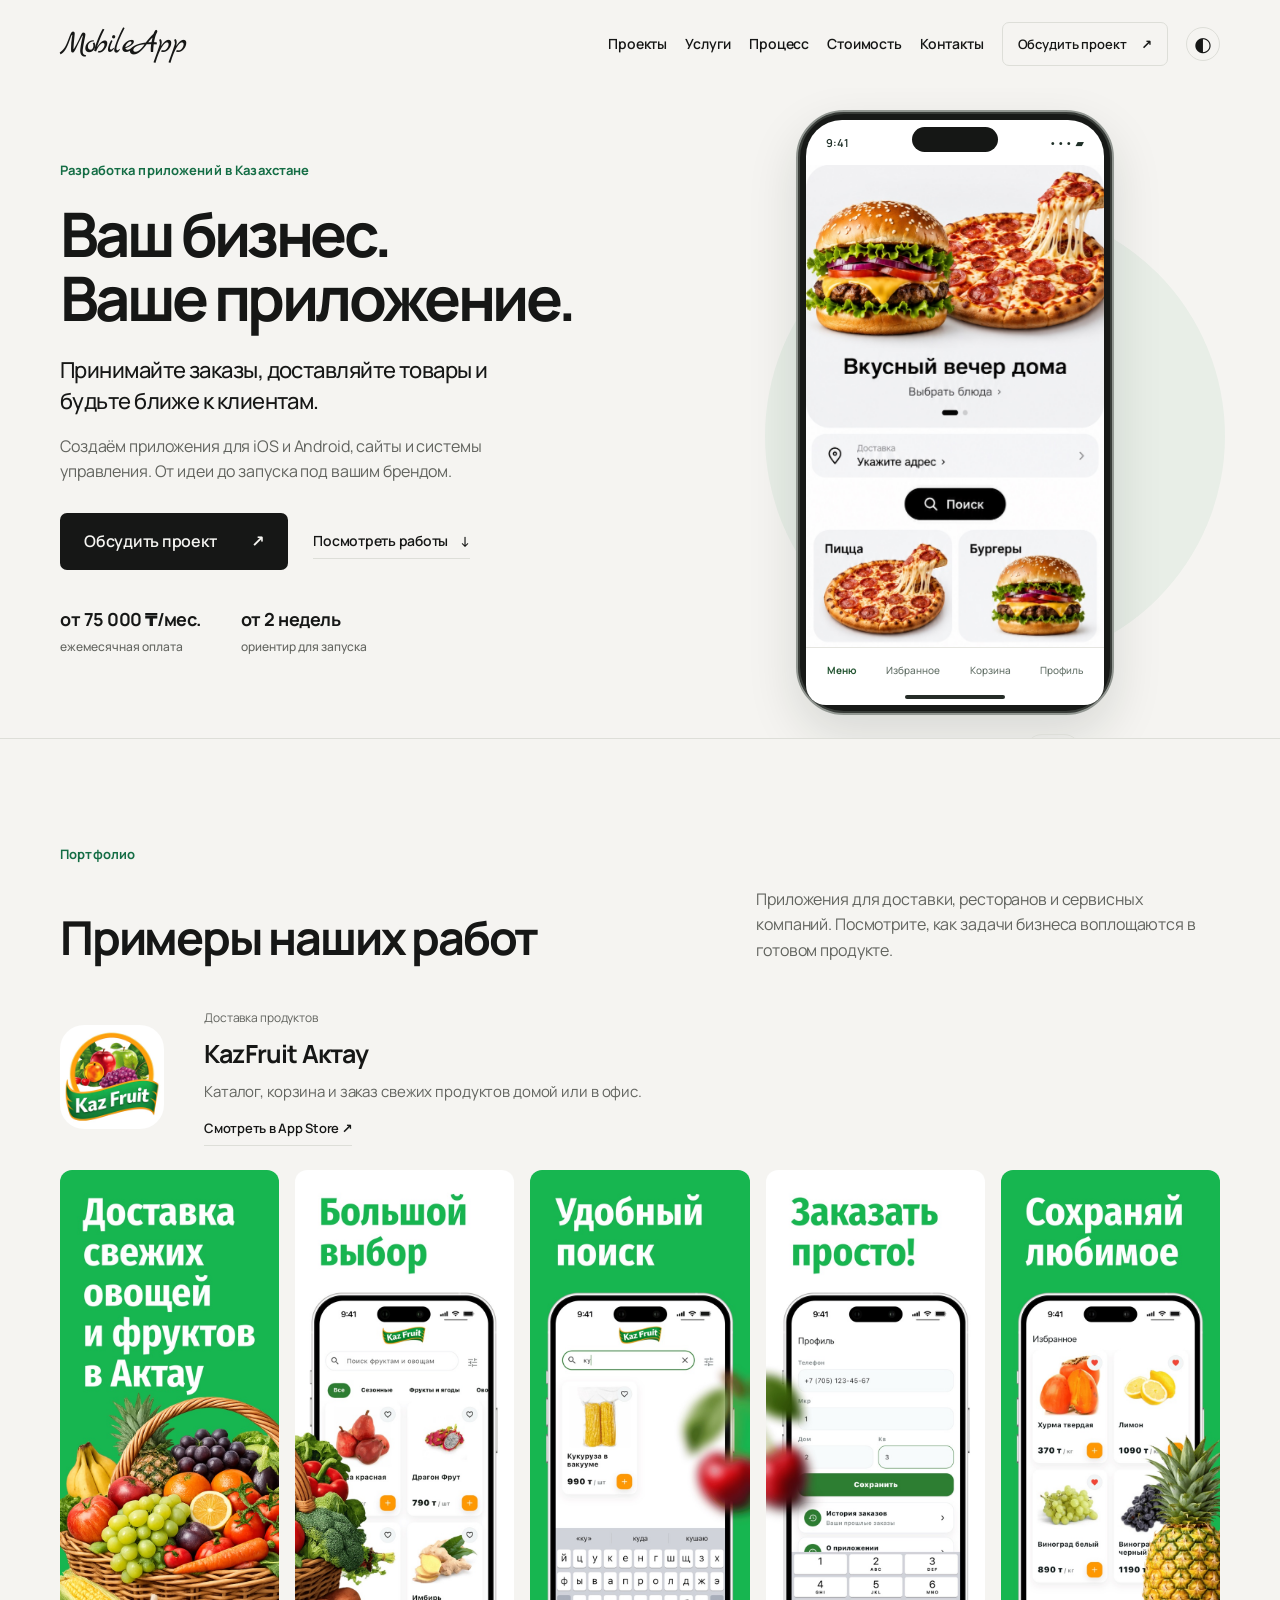
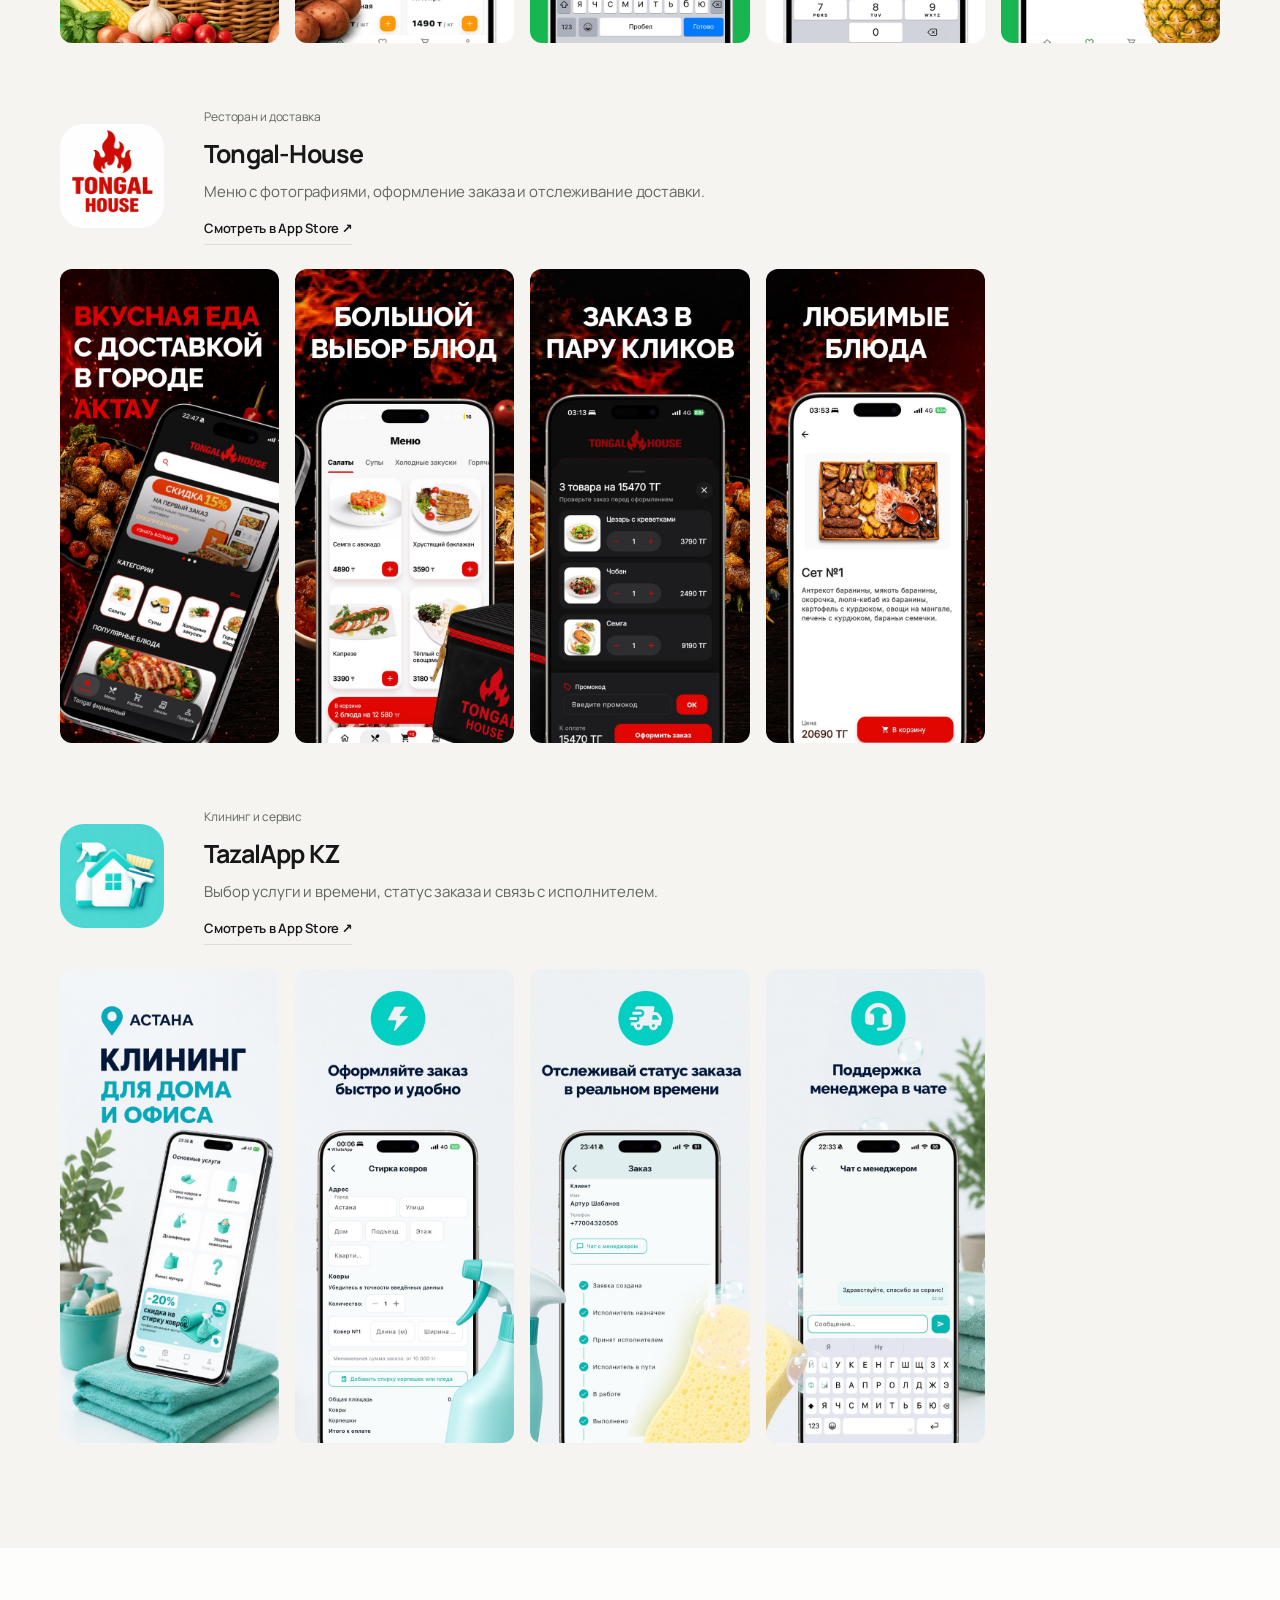
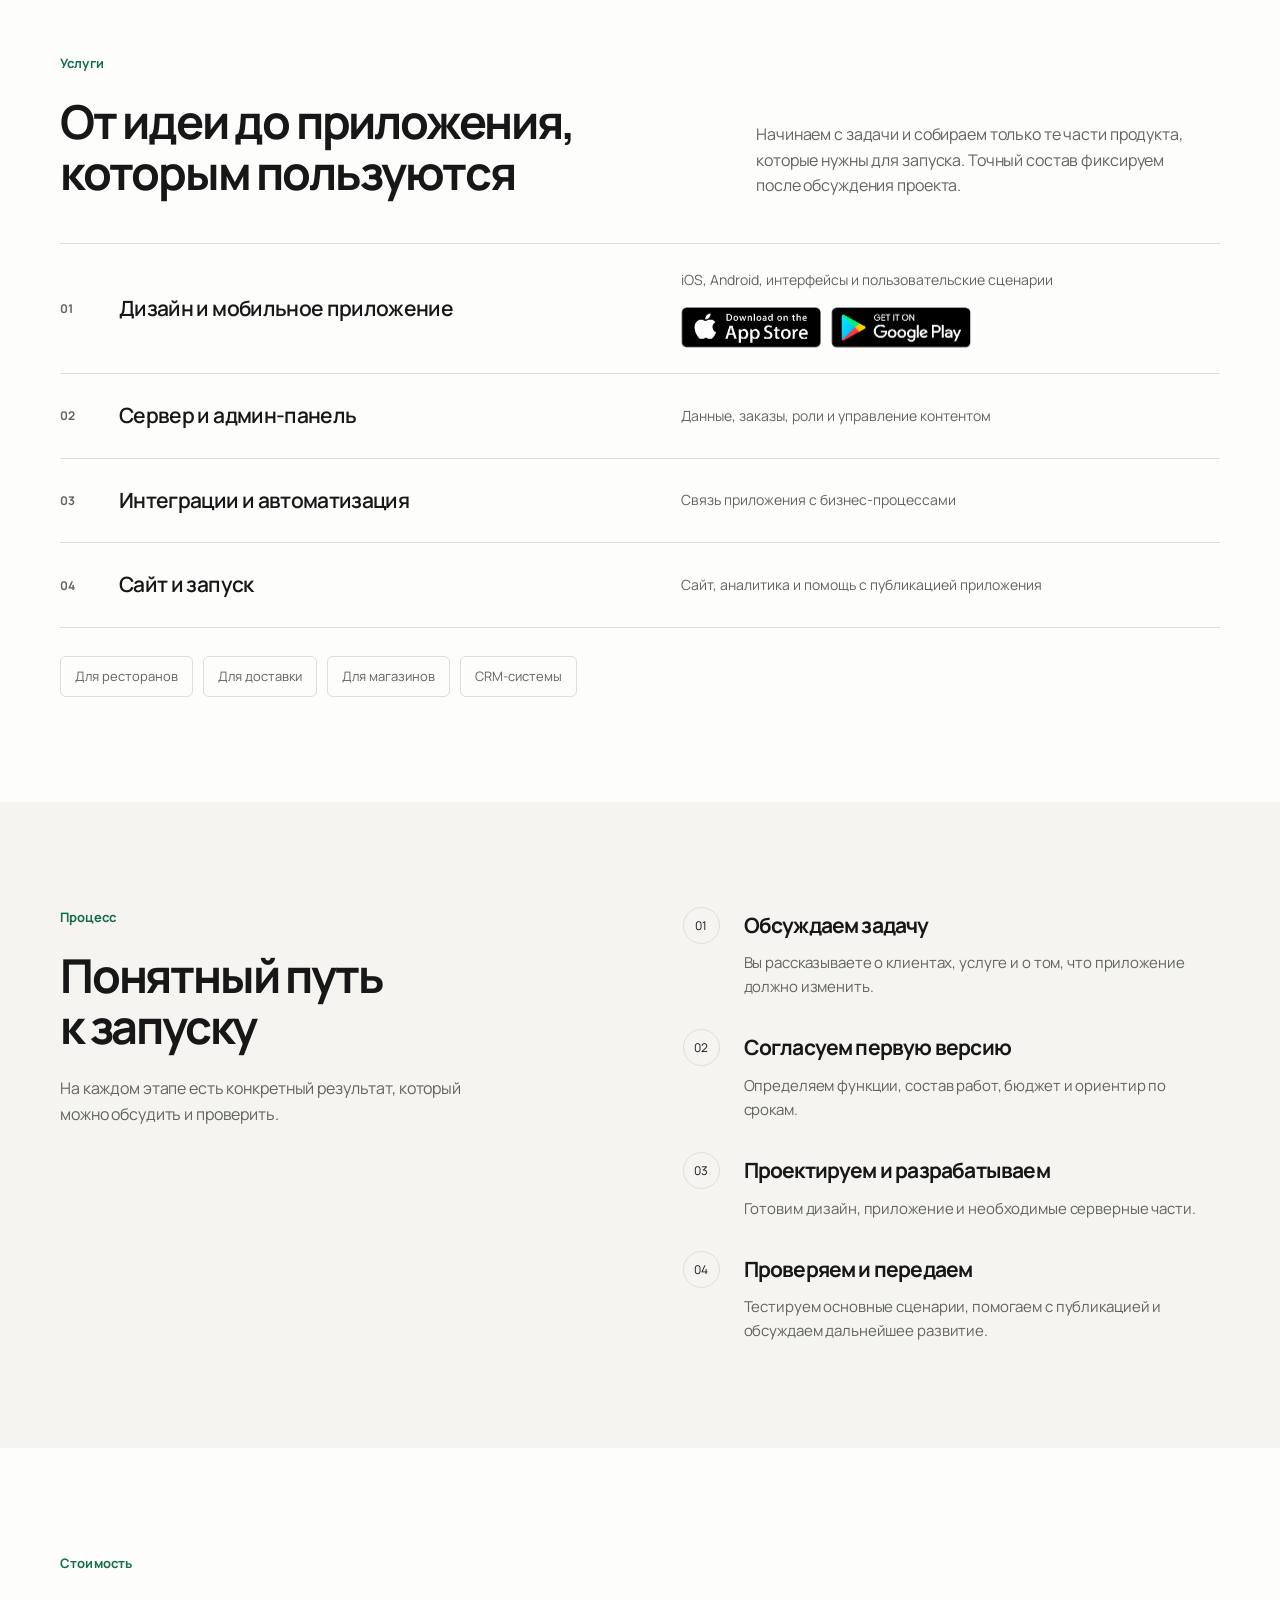
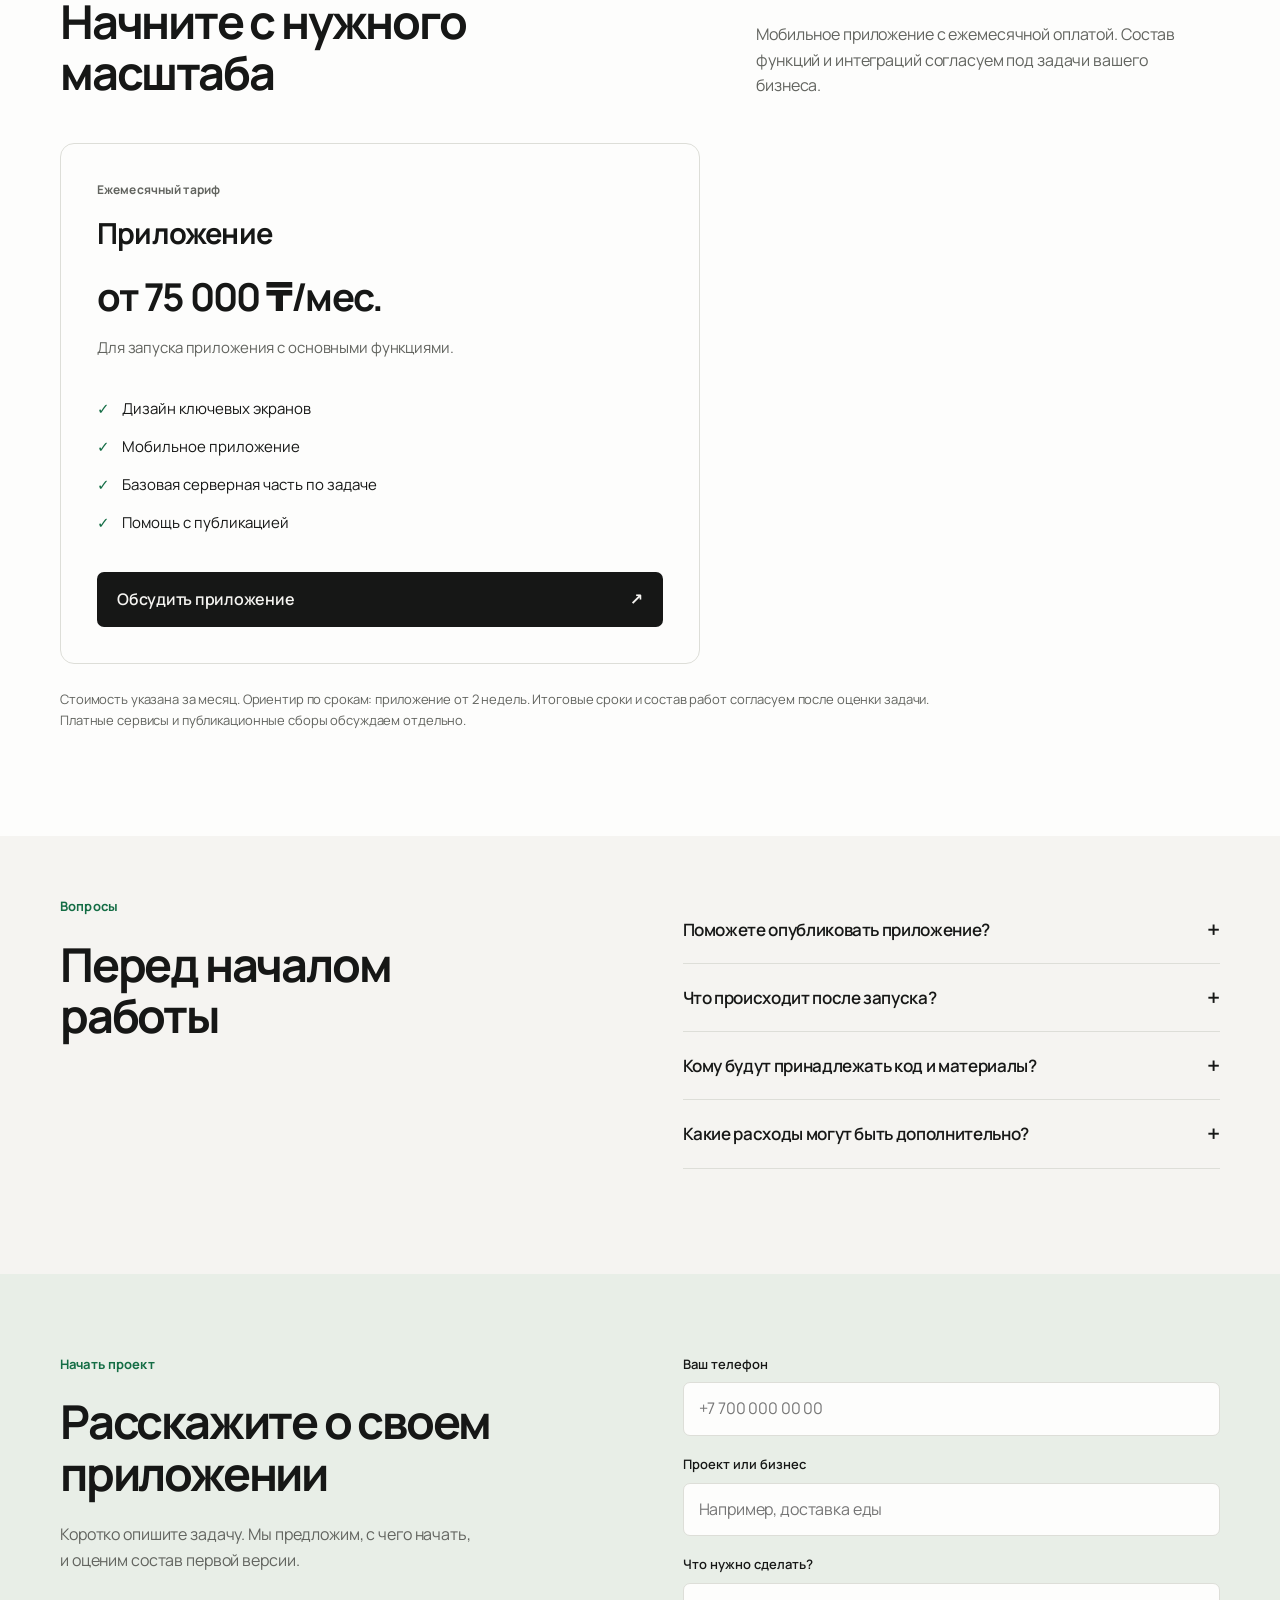
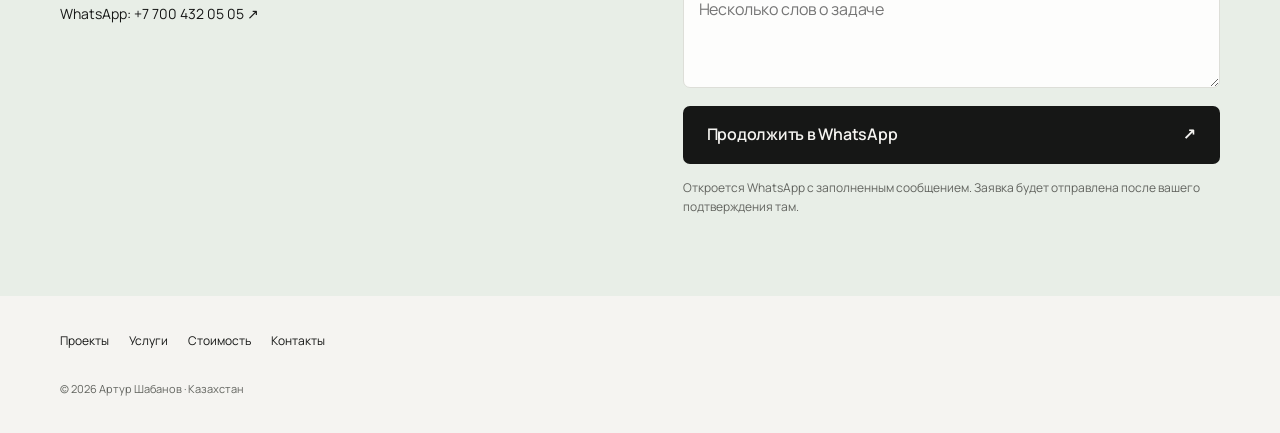
==== commit 7c0524ff: "Add supplied store badges to mobile development service" ====
--- a/index.html
+++ b/index.html
@@ -14,7 +14,7 @@
   <meta property="og:locale" content="ru_KZ">
   <meta name="twitter:card" content="summary_large_image">
   <meta name="theme-color" content="#f5f4f1">
-  <link rel="stylesheet" href="starter-style.css?v=13">
+  <link rel="stylesheet" href="starter-style.css?v=16">
   <link rel="icon" href="favicon.ico" sizes="any">
   <link rel="icon" type="image/png" sizes="32x32" href="assets/favicon-32.png">
   <link rel="apple-touch-icon" href="assets/favicon-512.png">
@@ -85,7 +85,7 @@
       <div class="wrap">
         <div class="section-heading"><p class="eyebrow">Услуги</p><h2 id="services-title">От идеи до приложения,<br>которым пользуются</h2><p>Начинаем с задачи и собираем только те части продукта, которые нужны для запуска. Точный состав фиксируем после обсуждения проекта.</p></div>
         <div class="service-lines">
-          <div class="service-item"><span class="service-num">01</span><strong>Дизайн и мобильное приложение</strong><span>iOS, Android, интерфейсы и пользовательские сценарии</span></div>
+          <div class="service-item"><span class="service-num">01</span><strong>Дизайн и мобильное приложение</strong><span>iOS, Android, интерфейсы и пользовательские сценарии<span class="platform-badges"><span class="platform-badge platform-badge-ios" role="img" aria-label="App Store — приложения для iOS"></span><span class="platform-badge platform-badge-android" role="img" aria-label="Google Play — приложения для Android"></span></span></span></div>
           <div class="service-item"><span class="service-num">02</span><strong>Сервер и админ-панель</strong><span>Данные, заказы, роли и управление контентом</span></div>
           <div class="service-item"><span class="service-num">03</span><strong>Интеграции и автоматизация</strong><span>Связь приложения с бизнес-процессами</span></div>
           <div class="service-item"><span class="service-num">04</span><strong>Сайт и запуск</strong><span>Сайт, аналитика и помощь с публикацией приложения</span></div>
@@ -123,6 +123,6 @@
   </main>
 
   <footer class="footer"><div class="wrap footer-layout"><nav aria-label="Ссылки в подвале"><a href="#projects">Проекты</a><a href="#services">Услуги</a><a href="#pricing">Стоимость</a><a href="#contact">Контакты</a></nav><p>© <span id="year"></span> Артур Шабанов · Казахстан</p></div></footer>
-  <script src="starter-site.js?v=3" defer></script>
+  <script src="starter-site.js?v=4" defer></script>
 </body>
 </html>
--- a/starter-style.css
+++ b/starter-style.css
@@ -51,7 +51,7 @@
 .project-screenshots a:hover{transform:translateY(-3px)}
 @media(prefers-reduced-motion:reduce){.project-screenshots a{transition:none}.project-screenshots a:hover{transform:none}}
 
-/* Each app has a full-width gallery; every screenshot is visible without a carousel. */
+/* Full gallery on desktop; swipeable slides on mobile. */
 .portfolio-grid{grid-template-columns:1fr;gap:64px}
 .portfolio-card{display:grid;grid-template-columns:120px minmax(0,1fr);gap:24px;align-items:center}
 .portfolio-image.portfolio-icon{grid-column:1;grid-row:1;height:auto;padding:0;justify-content:start}
@@ -60,7 +60,26 @@
 .portfolio-info>p{margin-bottom:8px}.portfolio-info h3{margin-bottom:6px}
 .project-screenshots{grid-column:1/-1;grid-row:2;grid-template-columns:repeat(5,minmax(0,1fr));gap:16px;margin-top:0}
 .pricing-grid{grid-template-columns:minmax(0,640px)}
+.screenshot-controls{display:none}
 @media(max-width:767px){.portfolio-card{grid-template-columns:76px minmax(0,1fr);gap:20px 16px}.portfolio-image.portfolio-icon img{width:76px;height:76px;border-radius:18px}.portfolio-info h3{font-size:23px}.project-screenshots{grid-template-columns:repeat(2,minmax(0,1fr));gap:12px}.portfolio-grid{gap:48px}}
+@media(max-width:767px){
+  .project-screenshots{display:flex;overflow-x:auto;min-width:0;scroll-snap-type:x mandatory;overscroll-behavior-x:contain;scrollbar-width:none;border-radius:12px}
+  .project-screenshots::-webkit-scrollbar{display:none}
+  .project-screenshots a{flex:0 0 62%;max-width:220px;scroll-snap-align:start;scroll-snap-stop:always}
+  .project-screenshots a:hover{transform:none}
+  .screenshot-controls{display:flex;grid-column:1/-1;grid-row:3;align-items:center;justify-content:space-between;gap:12px;margin-top:-8px}
+  .screenshot-dots{display:flex;gap:0}
+  .screenshot-dot{width:32px;height:36px;padding:0;display:grid;place-items:center;background:none;border:0;color:var(--ink);cursor:pointer}
+  .screenshot-dot::before{content:'';width:6px;height:6px;border-radius:50%;background:currentColor;opacity:.22}
+  .screenshot-dot[aria-current="true"]::before{width:18px;border-radius:6px;opacity:1}
+  .screenshot-dot:focus-visible{outline:2px solid var(--ink);outline-offset:0;border-radius:6px}
+  .screenshot-count{font-size:12px;color:var(--muted);font-variant-numeric:tabular-nums}
+}
+
+.platform-badges{display:flex;flex-wrap:wrap;gap:10px;margin-top:16px}
+.platform-badge{display:block;flex:0 0 140px;width:140px;height:41px;border-radius:6px;background-image:url('assets/platforms/store-badges.png');background-repeat:no-repeat;background-size:400px 209.5px}
+.platform-badge-ios{background-position:-130px -55px}
+.platform-badge-android{background-position:-130px -113px}
 
 /* Text-only brand wordmark. */
 .header-row{justify-content:flex-start}
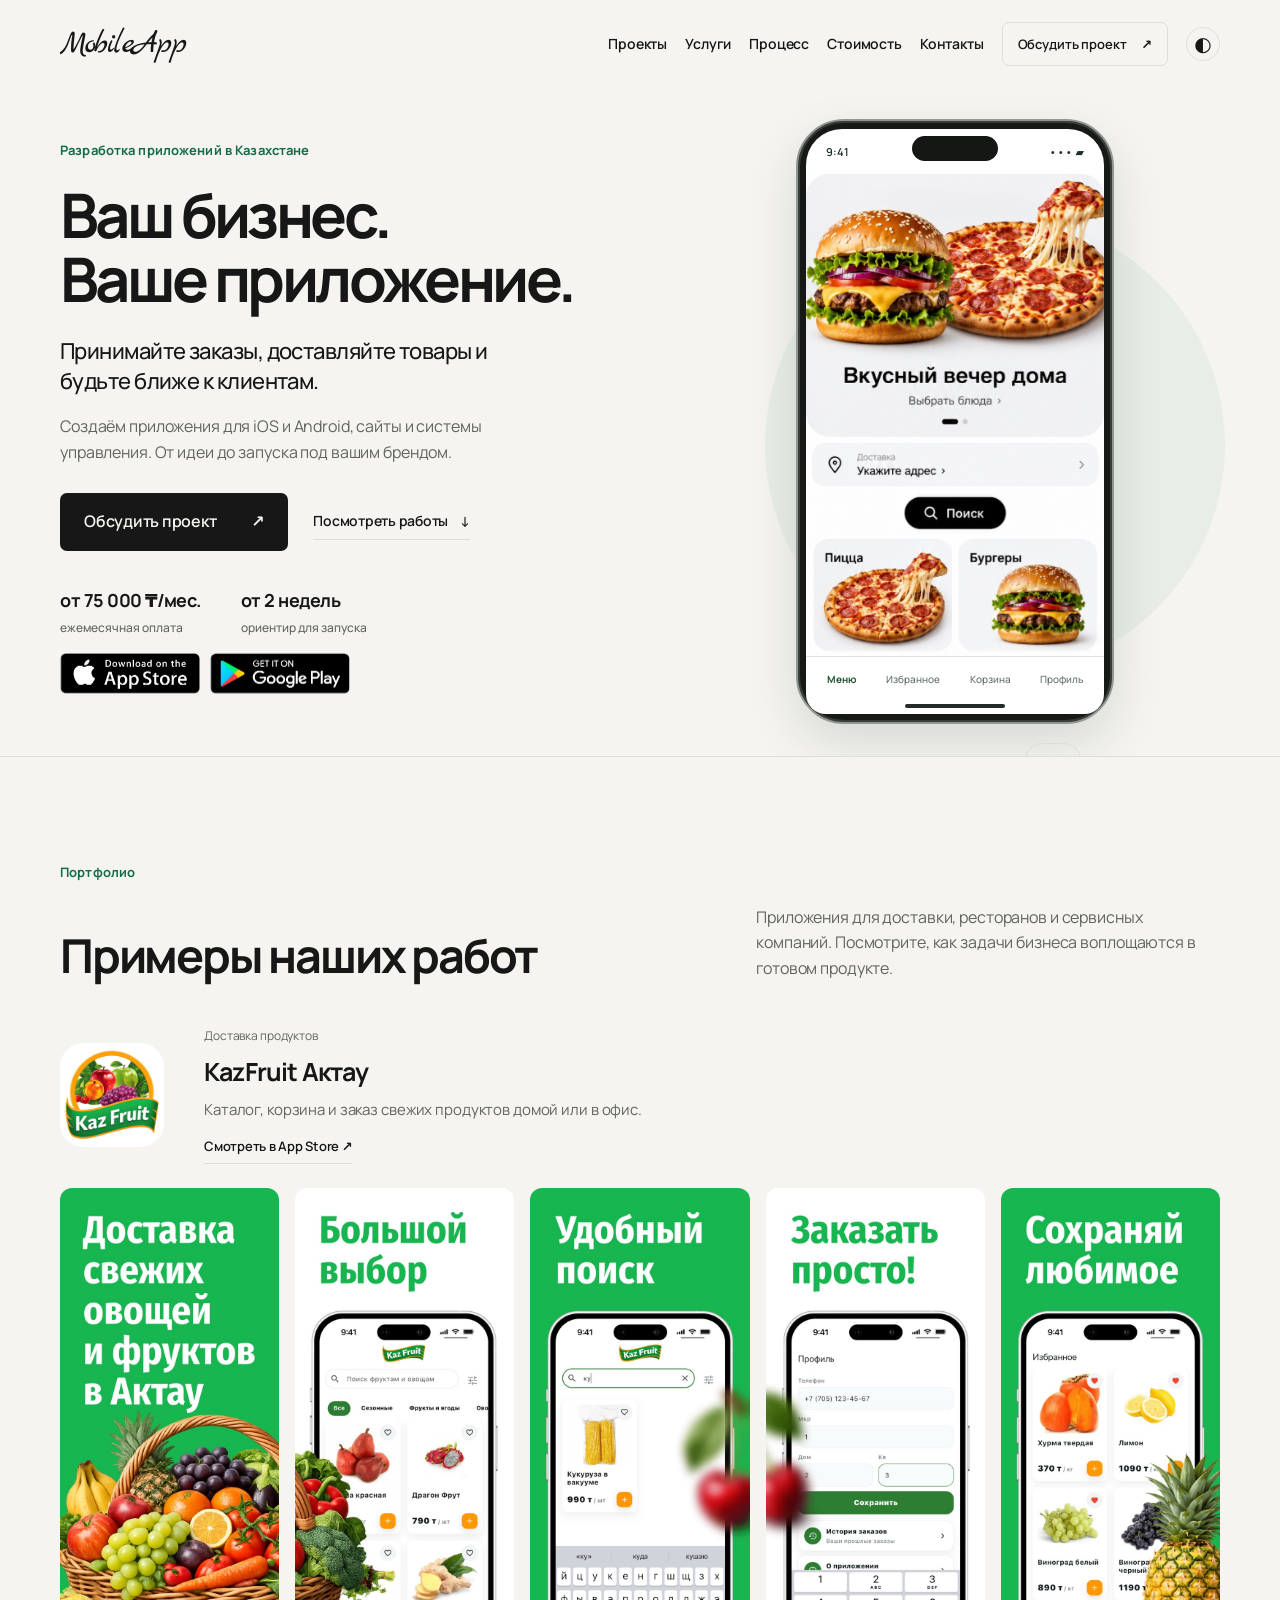
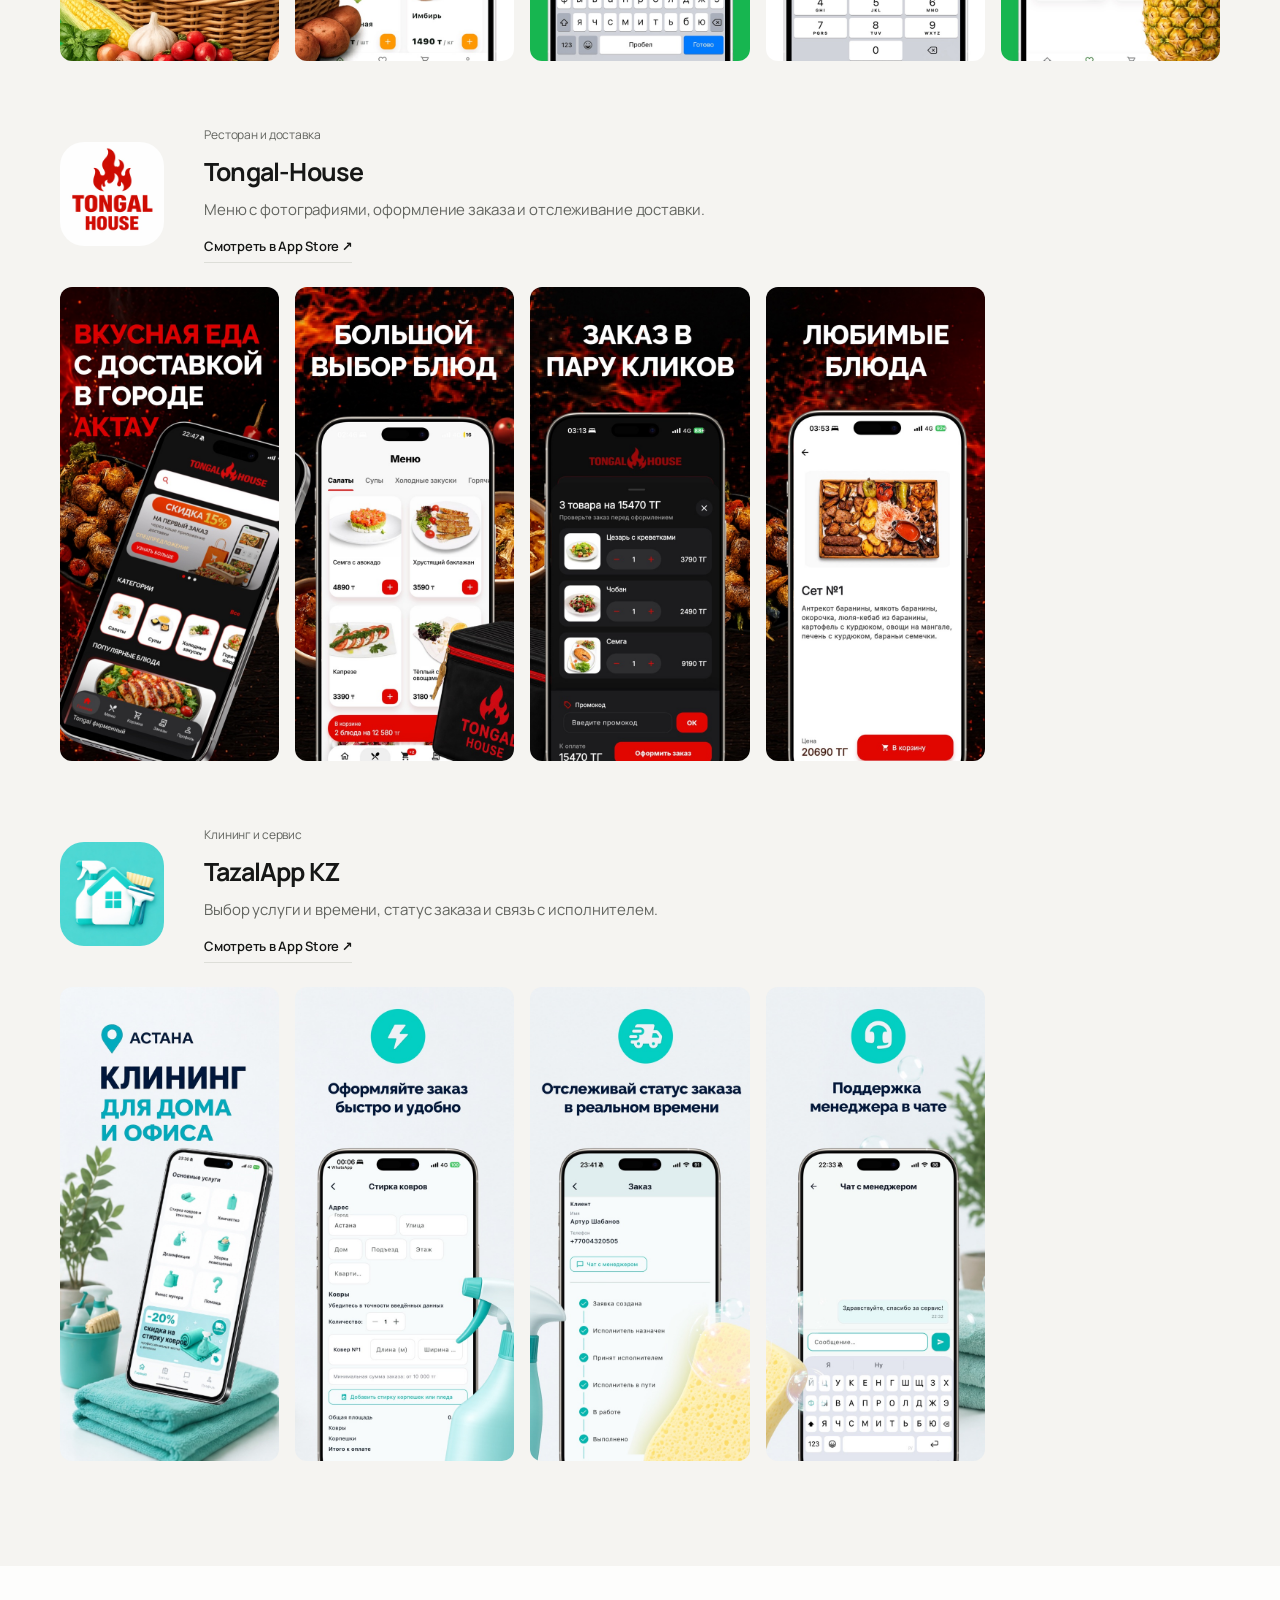
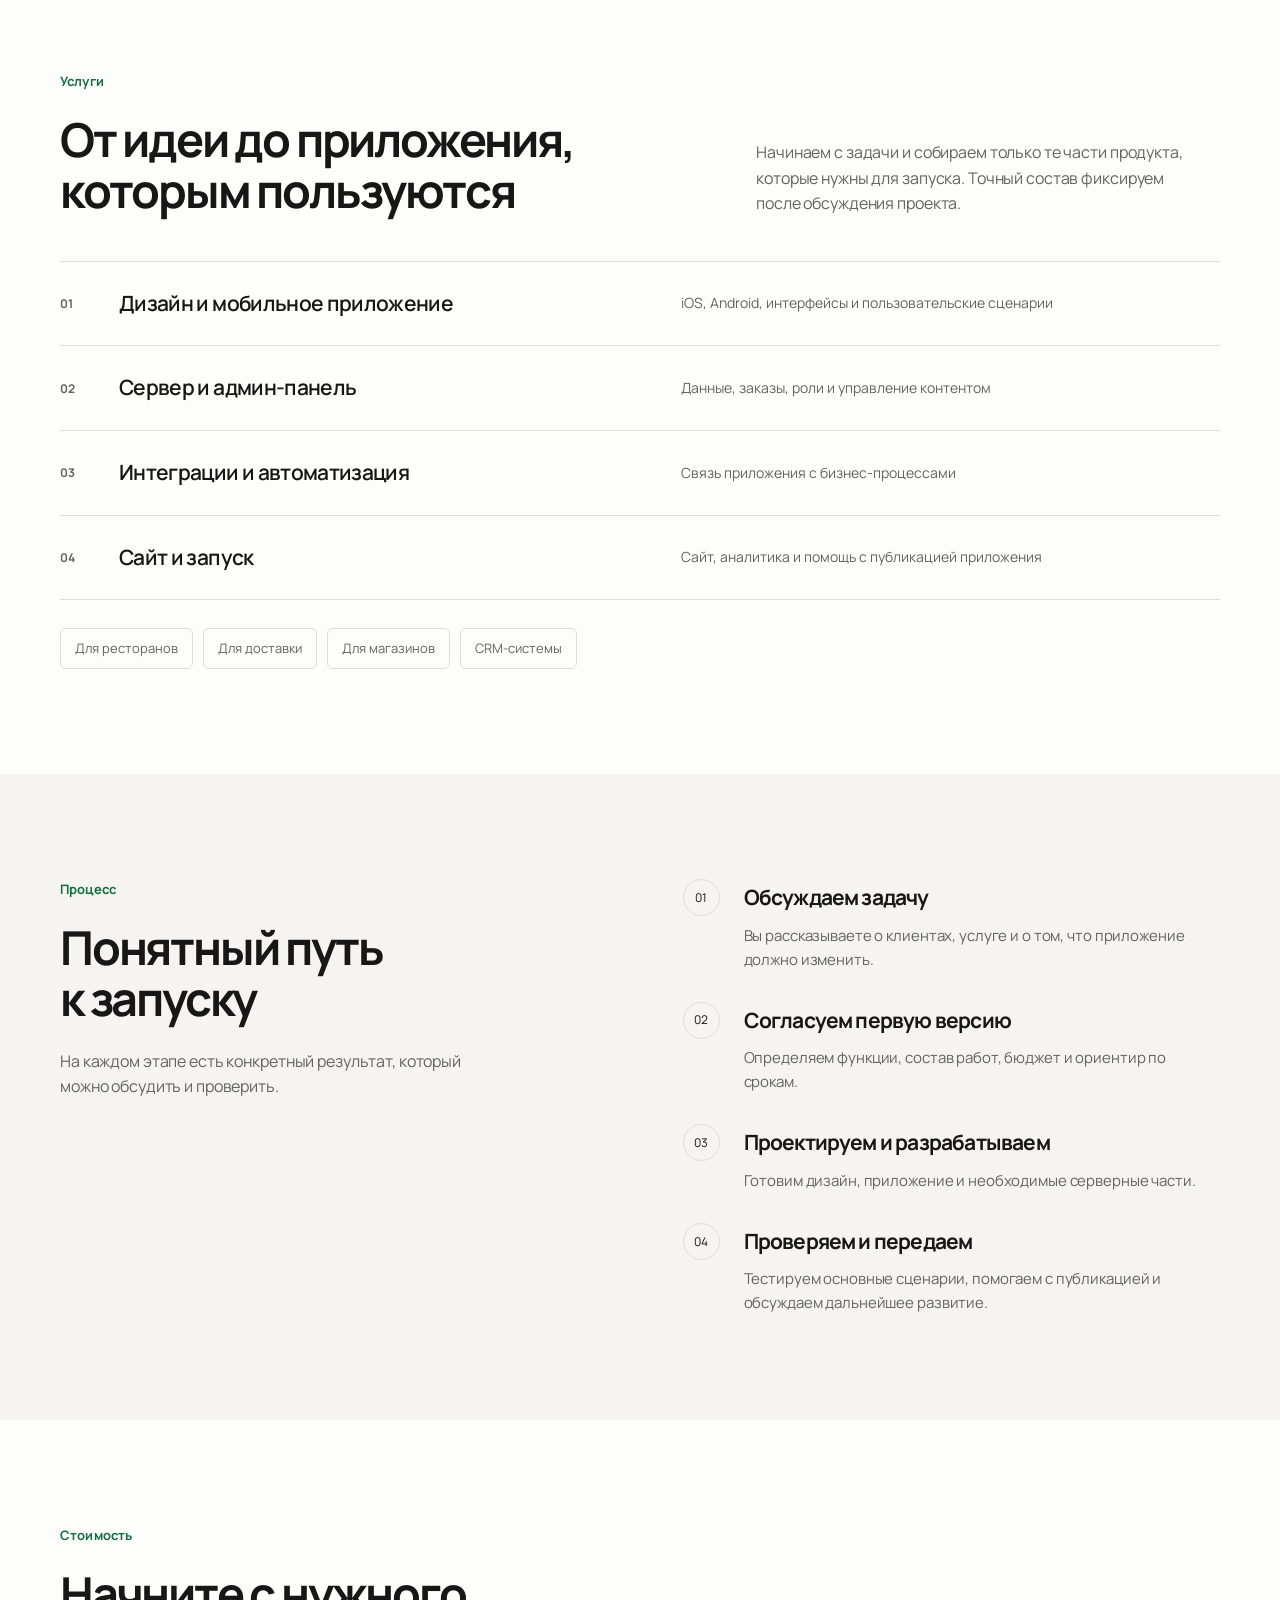
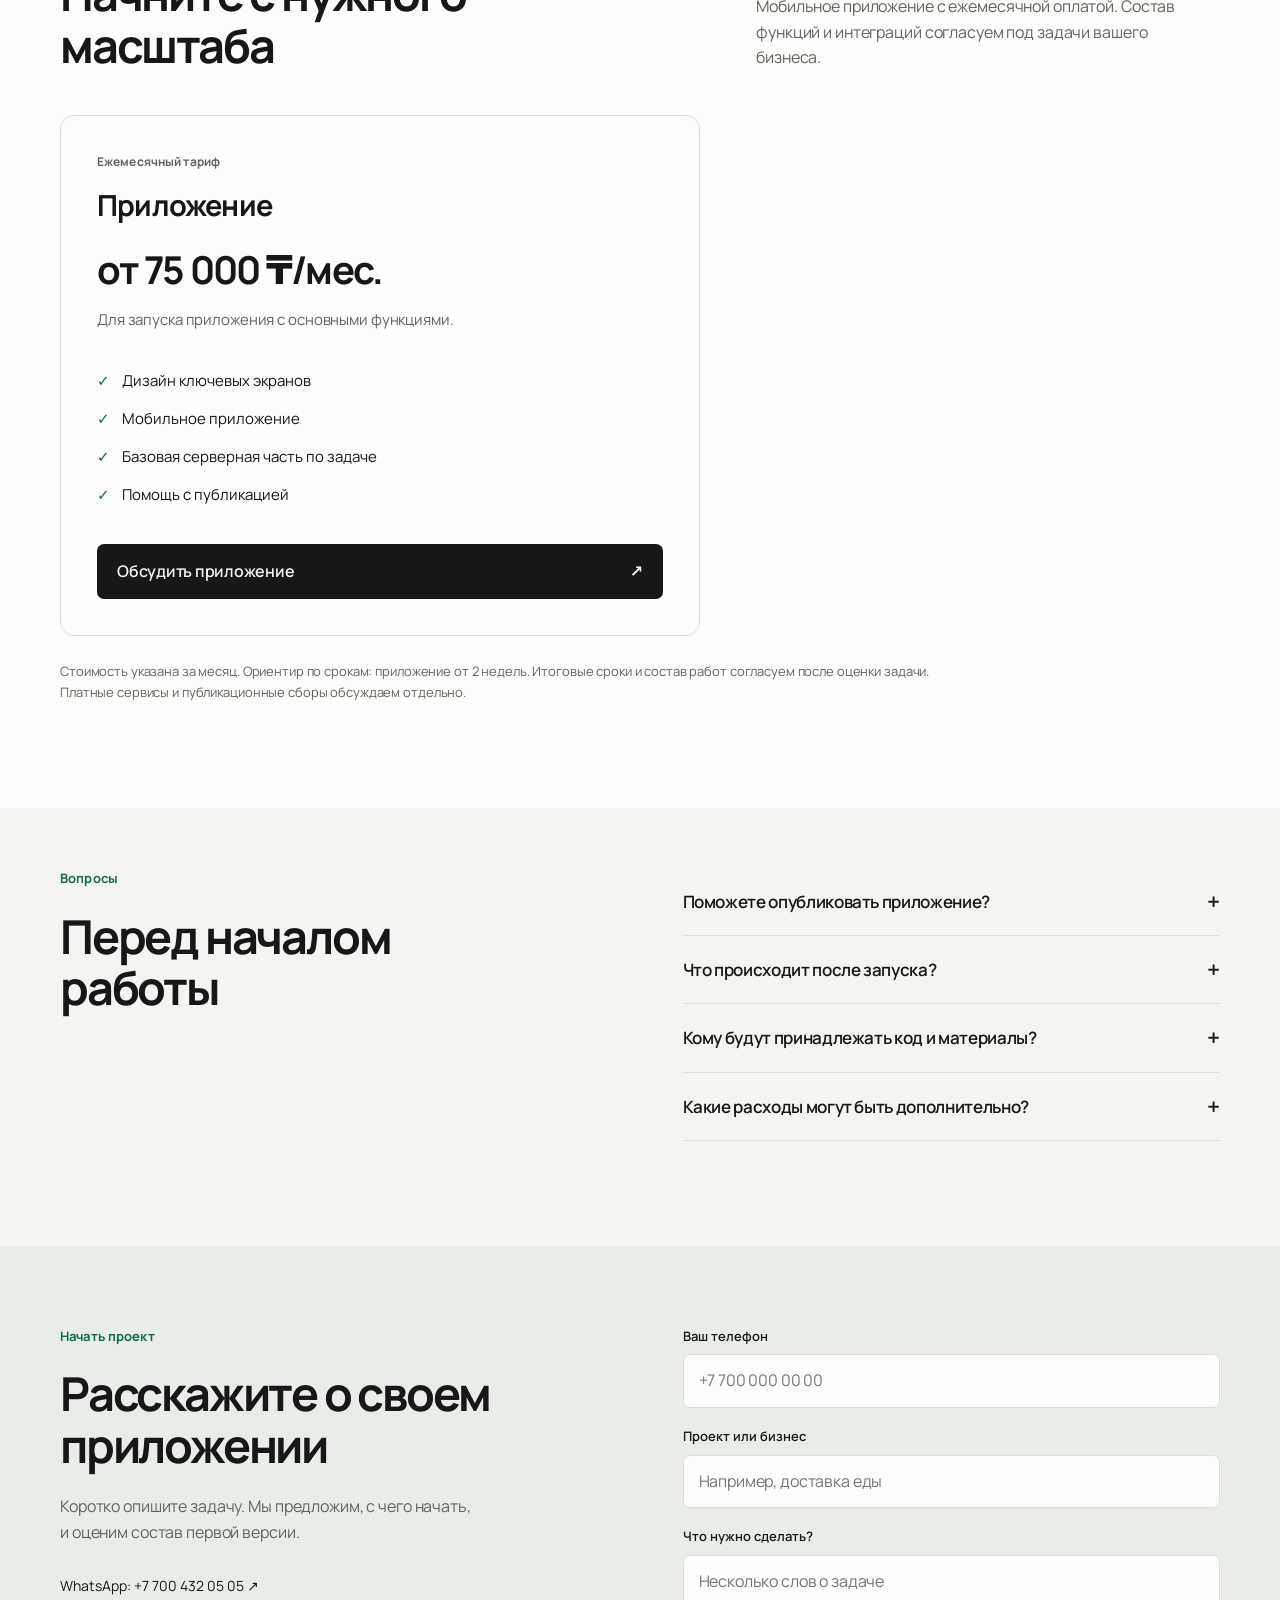
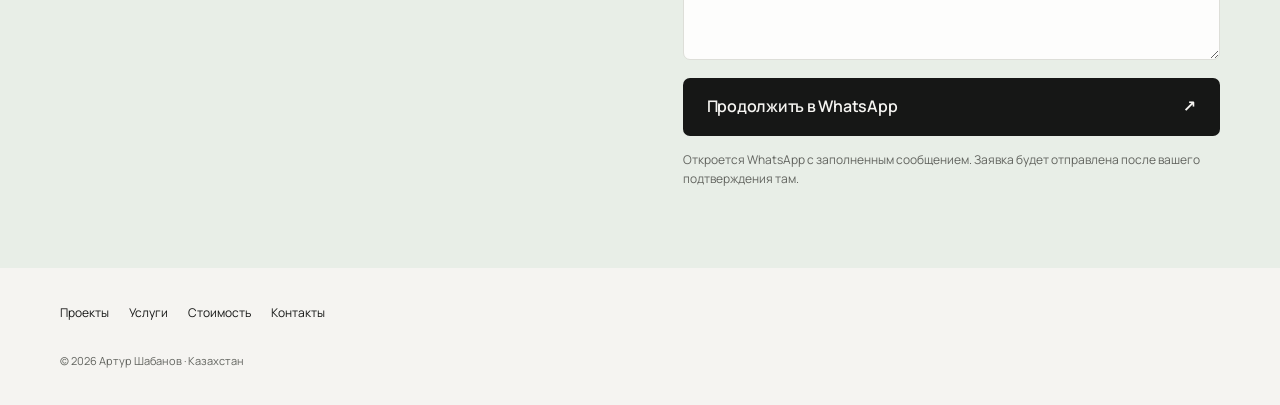
==== commit e2ef55c6: "Move store badges below hero pricing" ====
--- a/index.html
+++ b/index.html
@@ -58,6 +58,7 @@
           <p class="hero-detail">Создаём приложения для iOS и Android, сайты и системы управления. От идеи до запуска под вашим брендом.</p>
           <div class="hero-actions"><a class="button button-primary" href="#contact">Обсудить проект <span aria-hidden="true">↗</span></a><a class="text-link" href="#projects">Посмотреть работы <span aria-hidden="true">↓</span></a></div>
           <div class="hero-facts"><span><strong>от 75 000 ₸/мес.</strong>ежемесячная оплата</span><span><strong>от 2 недель</strong>ориентир для запуска</span></div>
+          <div class="platform-badges"><span class="platform-badge platform-badge-ios" role="img" aria-label="App Store — приложения для iOS"></span><span class="platform-badge platform-badge-android" role="img" aria-label="Google Play — приложения для Android"></span></div>
         </div>
         <div class="hero-visual food-demo" aria-label="Демонстрационный концепт приложения доставки еды">
           <div class="demo-device">
@@ -85,7 +86,7 @@
       <div class="wrap">
         <div class="section-heading"><p class="eyebrow">Услуги</p><h2 id="services-title">От идеи до приложения,<br>которым пользуются</h2><p>Начинаем с задачи и собираем только те части продукта, которые нужны для запуска. Точный состав фиксируем после обсуждения проекта.</p></div>
         <div class="service-lines">
-          <div class="service-item"><span class="service-num">01</span><strong>Дизайн и мобильное приложение</strong><span>iOS, Android, интерфейсы и пользовательские сценарии<span class="platform-badges"><span class="platform-badge platform-badge-ios" role="img" aria-label="App Store — приложения для iOS"></span><span class="platform-badge platform-badge-android" role="img" aria-label="Google Play — приложения для Android"></span></span></span></div>
+          <div class="service-item"><span class="service-num">01</span><strong>Дизайн и мобильное приложение</strong><span>iOS, Android, интерфейсы и пользовательские сценарии</span></div>
           <div class="service-item"><span class="service-num">02</span><strong>Сервер и админ-панель</strong><span>Данные, заказы, роли и управление контентом</span></div>
           <div class="service-item"><span class="service-num">03</span><strong>Интеграции и автоматизация</strong><span>Связь приложения с бизнес-процессами</span></div>
           <div class="service-item"><span class="service-num">04</span><strong>Сайт и запуск</strong><span>Сайт, аналитика и помощь с публикацией приложения</span></div>
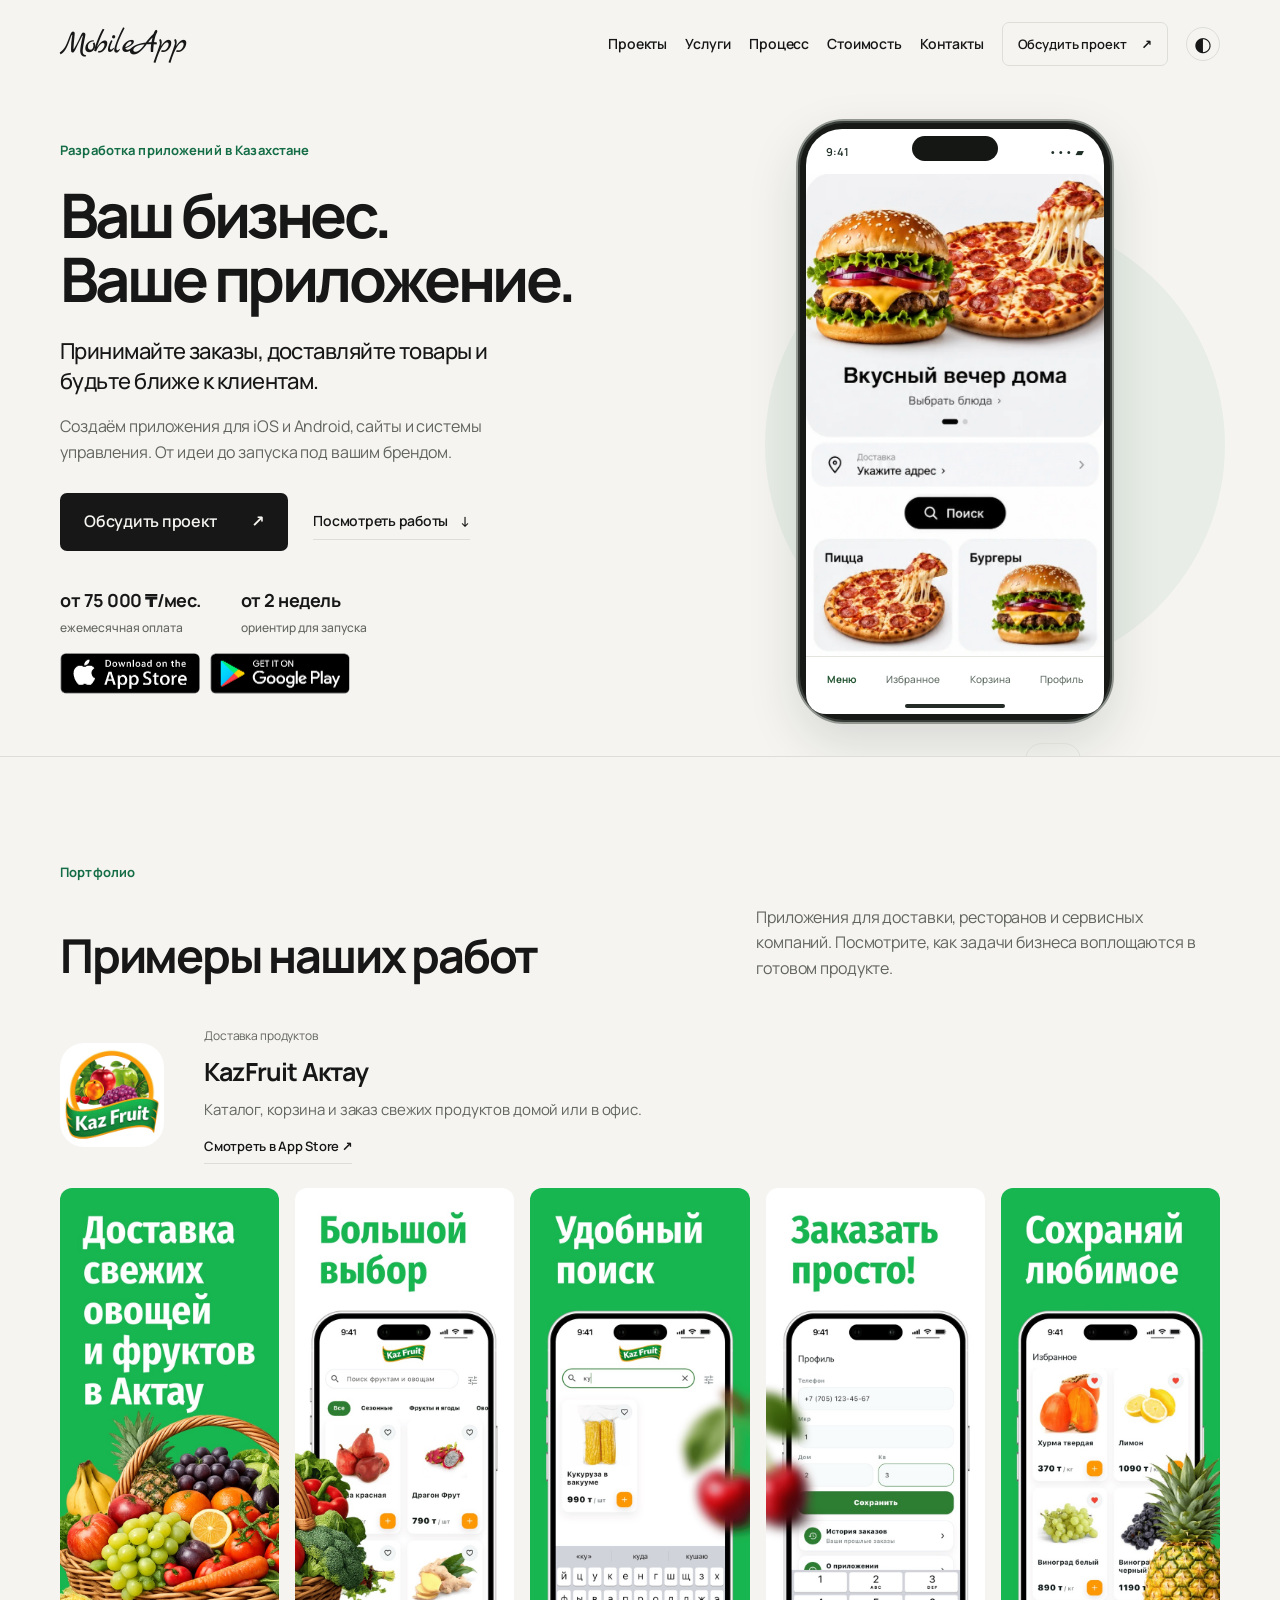
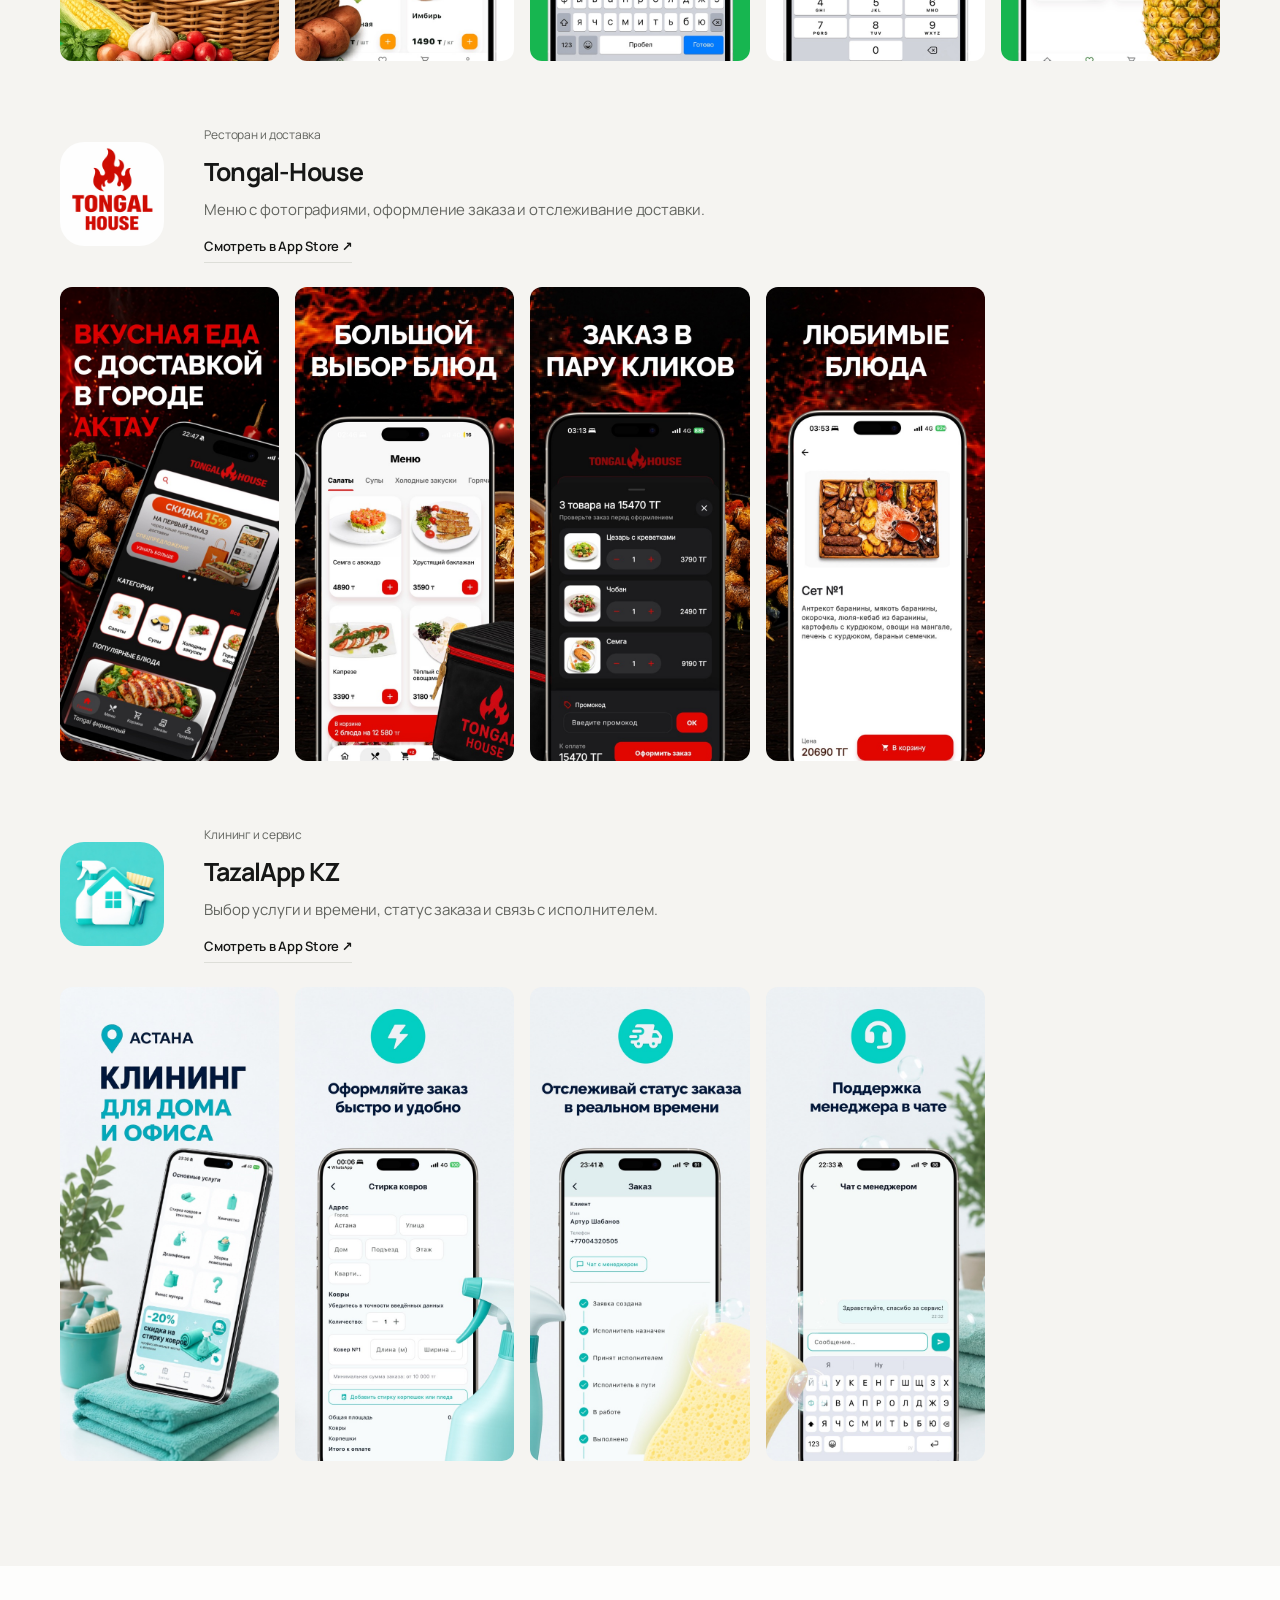
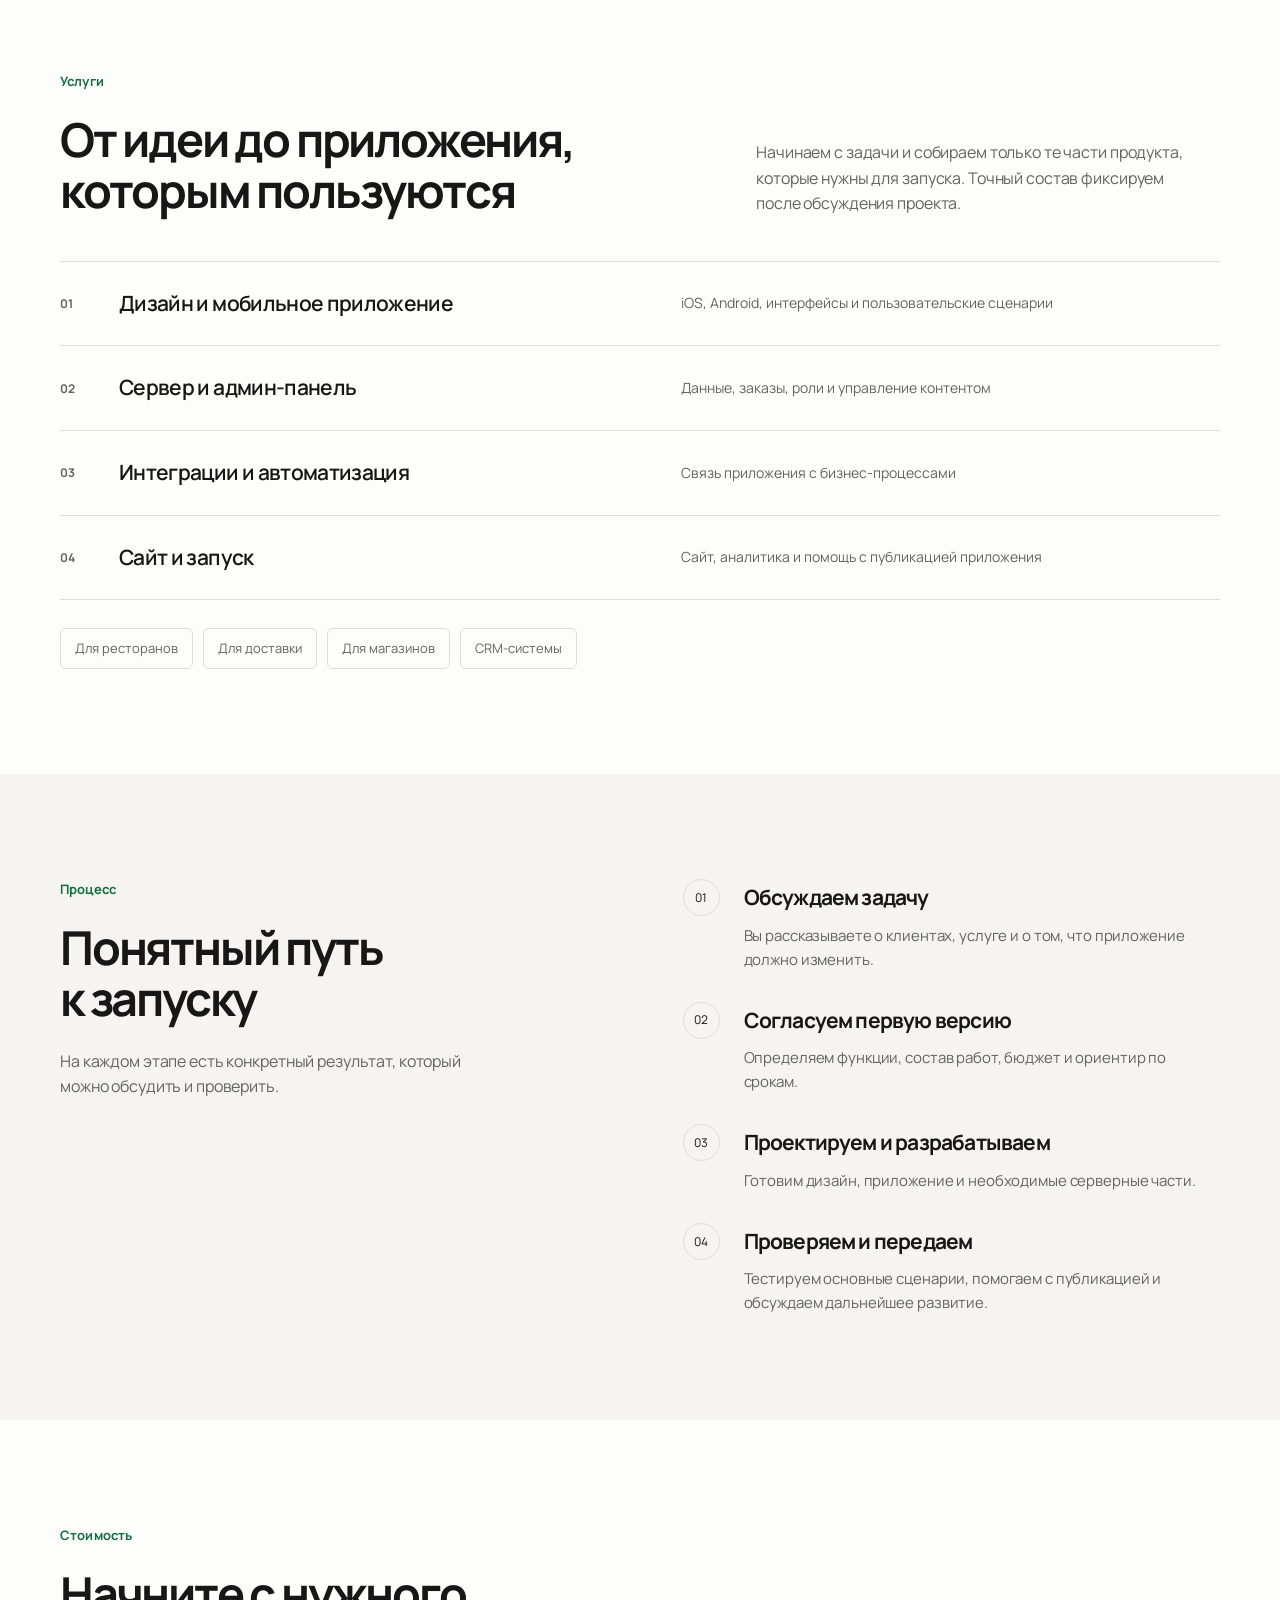
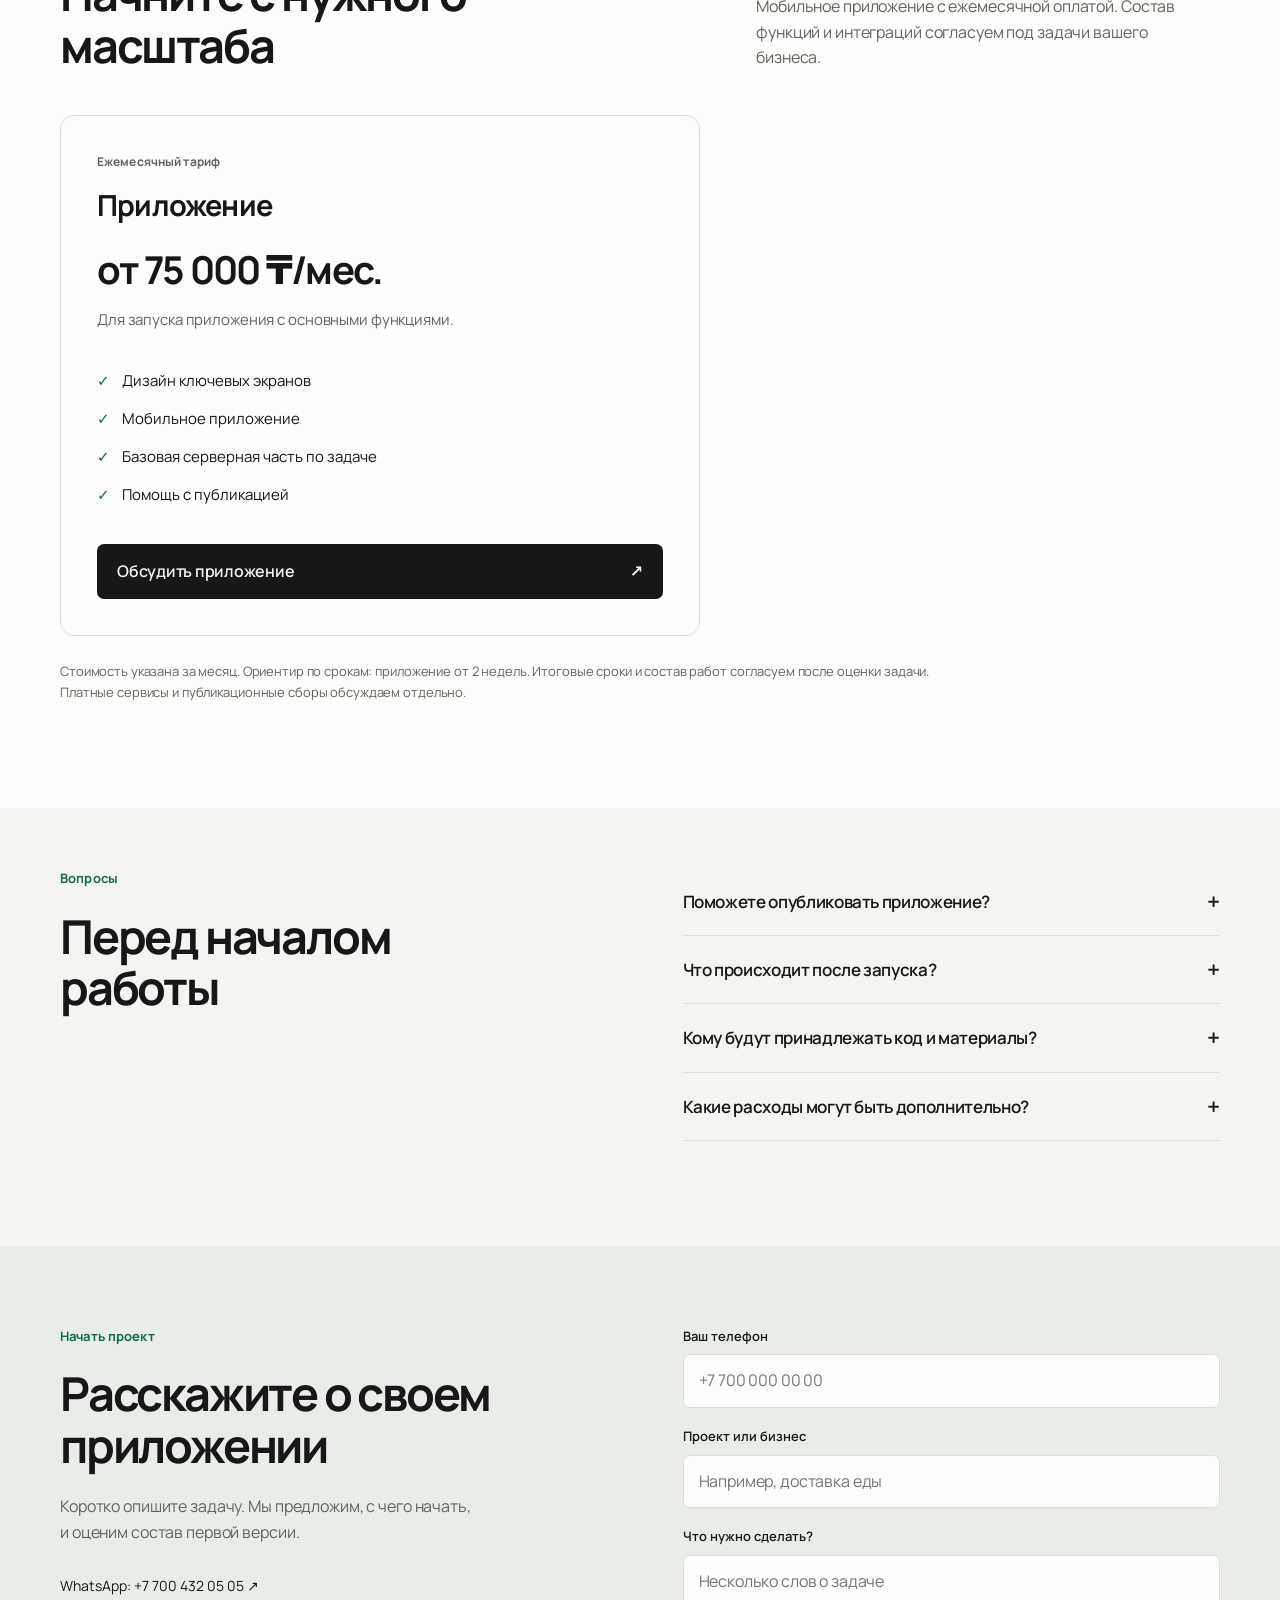
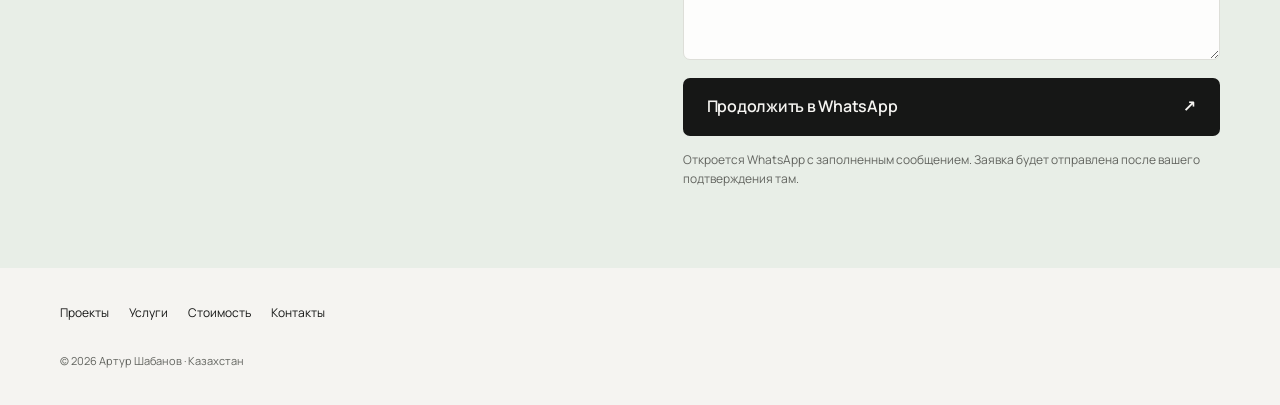
==== commit f63971a8: "Improve homepage SEO metadata and image descriptions" ====
--- a/index.html
+++ b/index.html
@@ -3,13 +3,13 @@
 <head>
   <meta charset="utf-8">
   <meta name="viewport" content="width=device-width, initial-scale=1">
-  <title>Разработка мобильных приложений для бизнеса</title>
-  <meta name="description" content="Разработка мобильных приложений для бизнеса в Казахстане. Посмотрите опубликованные проекты Артура Шабанова и обсудите свою идею.">
+  <title>Разработка приложений в Казахстане — MobileApp</title>
+  <meta name="description" content="Разрабатываем приложения для iOS и Android в Казахстане: доставка, рестораны, магазины и сервисы. От 75 000 ₸ в месяц. Посмотрите наши работы.">
   <link rel="canonical" href="https://mobileapp.kz/">
   <meta property="og:type" content="website">
   <meta property="og:url" content="https://mobileapp.kz/">
-  <meta property="og:title" content="Разработка мобильных приложений">
-  <meta property="og:description" content="Приложения для доставки, ресторанов и сервисных компаний. Реальные проекты в App Store.">
+  <meta property="og:title" content="Разработка приложений в Казахстане — MobileApp">
+  <meta property="og:description" content="Приложения для iOS и Android: доставка, рестораны и сервисы. От 75 000 ₸ в месяц. Реальные работы в App Store.">
   <meta property="og:image" content="https://mobileapp.kz/assets/portfolio-hero.jpg">
   <meta property="og:locale" content="ru_KZ">
   <meta name="twitter:card" content="summary_large_image">
@@ -63,7 +63,7 @@
         <div class="hero-visual food-demo" aria-label="Демонстрационный концепт приложения доставки еды">
           <div class="demo-device">
             <div class="demo-status" aria-hidden="true"><span>9:41</span><span class="demo-island"></span><span>••• ▰</span></div>
-            <div class="demo-viewport"><img class="demo-menu" src="assets/demo/restaurant-v2.jpg" width="726" height="2167" alt="Пример меню доставки еды: пицца, боул с курицей, бургер, паста, чизкейк и лимонад" fetchpriority="high"></div>
+            <div class="demo-viewport"><img class="demo-menu" src="assets/demo/restaurant-v2.webp" width="726" height="2167" alt="Пример меню доставки еды: пицца, боул с курицей, бургер, паста, чизкейк и лимонад" fetchpriority="high"></div>
             <div class="demo-bottom" aria-hidden="true"><span>Меню</span><span>Избранное</span><span>Корзина</span><span>Профиль</span></div>
             <div class="demo-home" aria-hidden="true"></div>
           </div>
@@ -75,9 +75,9 @@
       <div class="wrap">
         <div class="section-heading"><p class="eyebrow">Портфолио</p><h2 id="projects-title">Примеры наших работ</h2><p>Приложения для доставки, ресторанов и сервисных компаний. Посмотрите, как задачи бизнеса воплощаются в готовом продукте.</p></div>
         <div class="portfolio-grid">
-          <article class="portfolio-card" id="kazfruit"><a class="portfolio-image portfolio-icon" href="https://apps.apple.com/ru/app/id6757389089" target="_blank" rel="noopener noreferrer" aria-label="Открыть KazFruit Актау в App Store"><img src="assets/portfolio/6757389089-icon.jpg" alt="Иконка KazFruit Актау" width="512" height="512" loading="lazy"></a><div class="project-screenshots" aria-label="Скриншоты KazFruit Актау из App Store"><a href="assets/portfolio/appstore/6757389089-1.jpg" target="_blank" rel="noopener" aria-label="Открыть скриншот 1 приложения KazFruit Актау"><img src="assets/portfolio/appstore/6757389089-1.jpg" alt="KazFruit Актау: скриншот 1 из App Store" width="617" height="1334" loading="lazy"></a><a href="assets/portfolio/appstore/6757389089-2.jpg" target="_blank" rel="noopener" aria-label="Открыть скриншот 2 приложения KazFruit Актау"><img src="assets/portfolio/appstore/6757389089-2.jpg" alt="KazFruit Актау: скриншот 2 из App Store" width="617" height="1334" loading="lazy"></a><a href="assets/portfolio/appstore/6757389089-3.jpg" target="_blank" rel="noopener" aria-label="Открыть скриншот 3 приложения KazFruit Актау"><img src="assets/portfolio/appstore/6757389089-3.jpg" alt="KazFruit Актау: скриншот 3 из App Store" width="617" height="1334" loading="lazy"></a><a href="assets/portfolio/appstore/6757389089-4.jpg" target="_blank" rel="noopener" aria-label="Открыть скриншот 4 приложения KazFruit Актау"><img src="assets/portfolio/appstore/6757389089-4.jpg" alt="KazFruit Актау: скриншот 4 из App Store" width="617" height="1334" loading="lazy"></a><a href="assets/portfolio/appstore/6757389089-5.jpg" target="_blank" rel="noopener" aria-label="Открыть скриншот 5 приложения KazFruit Актау"><img src="assets/portfolio/appstore/6757389089-5.jpg" alt="KazFruit Актау: скриншот 5 из App Store" width="617" height="1334" loading="lazy"></a></div><div class="portfolio-info"><p>Доставка продуктов</p><h3>KazFruit Актау</h3><p>Каталог, корзина и заказ свежих продуктов домой или в офис.</p><a class="text-link" href="https://apps.apple.com/ru/app/id6757389089" target="_blank" rel="noopener noreferrer">Смотреть в App Store ↗</a></div></article>
-          <article class="portfolio-card" id="tongal"><a class="portfolio-image portfolio-icon" href="https://apps.apple.com/kz/app/id6770426889" target="_blank" rel="noopener noreferrer" aria-label="Открыть Tongal-House в App Store"><img src="assets/portfolio/6770426889-icon.jpg" alt="Иконка Tongal-House" width="512" height="512" loading="lazy"></a><div class="project-screenshots" aria-label="Скриншоты Tongal-House из App Store"><a href="assets/portfolio/appstore/6770426889-1.jpg" target="_blank" rel="noopener" aria-label="Открыть скриншот 1 приложения Tongal-House"><img src="assets/portfolio/appstore/6770426889-1.jpg" alt="Tongal-House: скриншот 1 из App Store" width="617" height="1334" loading="lazy"></a><a href="assets/portfolio/appstore/6770426889-2.jpg" target="_blank" rel="noopener" aria-label="Открыть скриншот 2 приложения Tongal-House"><img src="assets/portfolio/appstore/6770426889-2.jpg" alt="Tongal-House: скриншот 2 из App Store" width="617" height="1334" loading="lazy"></a><a href="assets/portfolio/appstore/6770426889-3.jpg" target="_blank" rel="noopener" aria-label="Открыть скриншот 3 приложения Tongal-House"><img src="assets/portfolio/appstore/6770426889-3.jpg" alt="Tongal-House: скриншот 3 из App Store" width="617" height="1334" loading="lazy"></a><a href="assets/portfolio/appstore/6770426889-4.jpg" target="_blank" rel="noopener" aria-label="Открыть скриншот 4 приложения Tongal-House"><img src="assets/portfolio/appstore/6770426889-4.jpg" alt="Tongal-House: скриншот 4 из App Store" width="617" height="1334" loading="lazy"></a></div><div class="portfolio-info"><p>Ресторан и доставка</p><h3>Tongal-House</h3><p>Меню с фотографиями, оформление заказа и отслеживание доставки.</p><a class="text-link" href="https://apps.apple.com/kz/app/id6770426889" target="_blank" rel="noopener noreferrer">Смотреть в App Store ↗</a></div></article>
-          <article class="portfolio-card" id="tazal"><a class="portfolio-image portfolio-icon" href="https://apps.apple.com/ru/app/id6766642199" target="_blank" rel="noopener noreferrer" aria-label="Открыть TazalApp KZ в App Store"><img src="assets/portfolio/6766642199-icon.jpg" alt="Иконка TazalApp KZ" width="512" height="512" loading="lazy"></a><div class="project-screenshots" aria-label="Скриншоты TazalApp KZ из App Store"><a href="assets/portfolio/appstore/6766642199-1.jpg" target="_blank" rel="noopener" aria-label="Открыть скриншот 1 приложения TazalApp KZ"><img src="assets/portfolio/appstore/6766642199-1.jpg" alt="TazalApp KZ: скриншот 1 из App Store" width="617" height="1334" loading="lazy"></a><a href="assets/portfolio/appstore/6766642199-2.jpg" target="_blank" rel="noopener" aria-label="Открыть скриншот 2 приложения TazalApp KZ"><img src="assets/portfolio/appstore/6766642199-2.jpg" alt="TazalApp KZ: скриншот 2 из App Store" width="617" height="1334" loading="lazy"></a><a href="assets/portfolio/appstore/6766642199-3.jpg" target="_blank" rel="noopener" aria-label="Открыть скриншот 3 приложения TazalApp KZ"><img src="assets/portfolio/appstore/6766642199-3.jpg" alt="TazalApp KZ: скриншот 3 из App Store" width="617" height="1334" loading="lazy"></a><a href="assets/portfolio/appstore/6766642199-4.jpg" target="_blank" rel="noopener" aria-label="Открыть скриншот 4 приложения TazalApp KZ"><img src="assets/portfolio/appstore/6766642199-4.jpg" alt="TazalApp KZ: скриншот 4 из App Store" width="617" height="1334" loading="lazy"></a></div><div class="portfolio-info"><p>Клининг и сервис</p><h3>TazalApp KZ</h3><p>Выбор услуги и времени, статус заказа и связь с исполнителем.</p><a class="text-link" href="https://apps.apple.com/ru/app/id6766642199" target="_blank" rel="noopener noreferrer">Смотреть в App Store ↗</a></div></article>
+          <article class="portfolio-card" id="kazfruit"><a class="portfolio-image portfolio-icon" href="https://apps.apple.com/ru/app/id6757389089" target="_blank" rel="noopener noreferrer" aria-label="Открыть KazFruit Актау в App Store"><img src="assets/portfolio/6757389089-icon.jpg" alt="Иконка KazFruit Актау" width="512" height="512" loading="lazy"></a><div class="project-screenshots" aria-label="Скриншоты KazFruit Актау из App Store"><a href="assets/portfolio/appstore/6757389089-1.jpg" target="_blank" rel="noopener" aria-label="Открыть скриншот 1 приложения KazFruit Актау"><img src="assets/portfolio/appstore/6757389089-1.jpg" alt="Корзина с фруктами и овощами — промоэкран доставки KazFruit Актау" width="617" height="1334" loading="lazy"></a><a href="assets/portfolio/appstore/6757389089-2.jpg" target="_blank" rel="noopener" aria-label="Открыть скриншот 2 приложения KazFruit Актау"><img src="assets/portfolio/appstore/6757389089-2.jpg" alt="Каталог продуктов KazFruit Актау с карточками фруктов, овощей и ценами" width="617" height="1334" loading="lazy"></a><a href="assets/portfolio/appstore/6757389089-3.jpg" target="_blank" rel="noopener" aria-label="Открыть скриншот 3 приложения KazFruit Актау"><img src="assets/portfolio/appstore/6757389089-3.jpg" alt="Поиск продуктов в приложении KazFruit Актау с результатом по кукурузе" width="617" height="1334" loading="lazy"></a><a href="assets/portfolio/appstore/6757389089-4.jpg" target="_blank" rel="noopener" aria-label="Открыть скриншот 4 приложения KazFruit Актау"><img src="assets/portfolio/appstore/6757389089-4.jpg" alt="Профиль покупателя KazFruit Актау с адресом и историей заказов" width="617" height="1334" loading="lazy"></a><a href="assets/portfolio/appstore/6757389089-5.jpg" target="_blank" rel="noopener" aria-label="Открыть скриншот 5 приложения KazFruit Актау"><img src="assets/portfolio/appstore/6757389089-5.jpg" alt="Избранные продукты в приложении KazFruit Актау" width="617" height="1334" loading="lazy"></a></div><div class="portfolio-info"><p>Доставка продуктов</p><h3>KazFruit Актау</h3><p>Каталог, корзина и заказ свежих продуктов домой или в офис.</p><a class="text-link" href="https://apps.apple.com/ru/app/id6757389089" target="_blank" rel="noopener noreferrer">Смотреть в App Store ↗</a></div></article>
+          <article class="portfolio-card" id="tongal"><a class="portfolio-image portfolio-icon" href="https://apps.apple.com/kz/app/id6770426889" target="_blank" rel="noopener noreferrer" aria-label="Открыть Tongal-House в App Store"><img src="assets/portfolio/6770426889-icon.jpg" alt="Иконка Tongal-House" width="512" height="512" loading="lazy"></a><div class="project-screenshots" aria-label="Скриншоты Tongal-House из App Store"><a href="assets/portfolio/appstore/6770426889-1.jpg" target="_blank" rel="noopener" aria-label="Открыть скриншот 1 приложения Tongal-House"><img src="assets/portfolio/appstore/6770426889-1.jpg" alt="Главная страница Tongal-House с меню доставки еды в Актау" width="617" height="1334" loading="lazy"></a><a href="assets/portfolio/appstore/6770426889-2.jpg" target="_blank" rel="noopener" aria-label="Открыть скриншот 2 приложения Tongal-House"><img src="assets/portfolio/appstore/6770426889-2.jpg" alt="Меню блюд ресторана Tongal-House с фотографиями и ценами" width="617" height="1334" loading="lazy"></a><a href="assets/portfolio/appstore/6770426889-3.jpg" target="_blank" rel="noopener" aria-label="Открыть скриншот 3 приложения Tongal-House"><img src="assets/portfolio/appstore/6770426889-3.jpg" alt="Корзина Tongal-House с выбранными блюдами и суммой заказа" width="617" height="1334" loading="lazy"></a><a href="assets/portfolio/appstore/6770426889-4.jpg" target="_blank" rel="noopener" aria-label="Открыть скриншот 4 приложения Tongal-House"><img src="assets/portfolio/appstore/6770426889-4.jpg" alt="Карточка блюда Tongal-House с составом, фотографией и кнопкой заказа" width="617" height="1334" loading="lazy"></a></div><div class="portfolio-info"><p>Ресторан и доставка</p><h3>Tongal-House</h3><p>Меню с фотографиями, оформление заказа и отслеживание доставки.</p><a class="text-link" href="https://apps.apple.com/kz/app/id6770426889" target="_blank" rel="noopener noreferrer">Смотреть в App Store ↗</a></div></article>
+          <article class="portfolio-card" id="tazal"><a class="portfolio-image portfolio-icon" href="https://apps.apple.com/ru/app/id6766642199" target="_blank" rel="noopener noreferrer" aria-label="Открыть TazalApp KZ в App Store"><img src="assets/portfolio/6766642199-icon.jpg" alt="Иконка TazalApp KZ" width="512" height="512" loading="lazy"></a><div class="project-screenshots" aria-label="Скриншоты TazalApp KZ из App Store"><a href="assets/portfolio/appstore/6766642199-1.jpg" target="_blank" rel="noopener" aria-label="Открыть скриншот 1 приложения TazalApp KZ"><img src="assets/portfolio/appstore/6766642199-1.jpg" alt="Главная страница TazalApp KZ с услугами клининга для дома и офиса" width="617" height="1334" loading="lazy"></a><a href="assets/portfolio/appstore/6766642199-2.jpg" target="_blank" rel="noopener" aria-label="Открыть скриншот 2 приложения TazalApp KZ"><img src="assets/portfolio/appstore/6766642199-2.jpg" alt="Форма заказа клининга в TazalApp KZ с адресом и параметрами уборки" width="617" height="1334" loading="lazy"></a><a href="assets/portfolio/appstore/6766642199-3.jpg" target="_blank" rel="noopener" aria-label="Открыть скриншот 3 приложения TazalApp KZ"><img src="assets/portfolio/appstore/6766642199-3.jpg" alt="Статус заказа клининга в TazalApp KZ с этапами выполнения" width="617" height="1334" loading="lazy"></a><a href="assets/portfolio/appstore/6766642199-4.jpg" target="_blank" rel="noopener" aria-label="Открыть скриншот 4 приложения TazalApp KZ"><img src="assets/portfolio/appstore/6766642199-4.jpg" alt="Чат с менеджером в приложении TazalApp KZ" width="617" height="1334" loading="lazy"></a></div><div class="portfolio-info"><p>Клининг и сервис</p><h3>TazalApp KZ</h3><p>Выбор услуги и времени, статус заказа и связь с исполнителем.</p><a class="text-link" href="https://apps.apple.com/ru/app/id6766642199" target="_blank" rel="noopener noreferrer">Смотреть в App Store ↗</a></div></article>
         </div>
       </div>
     </section>
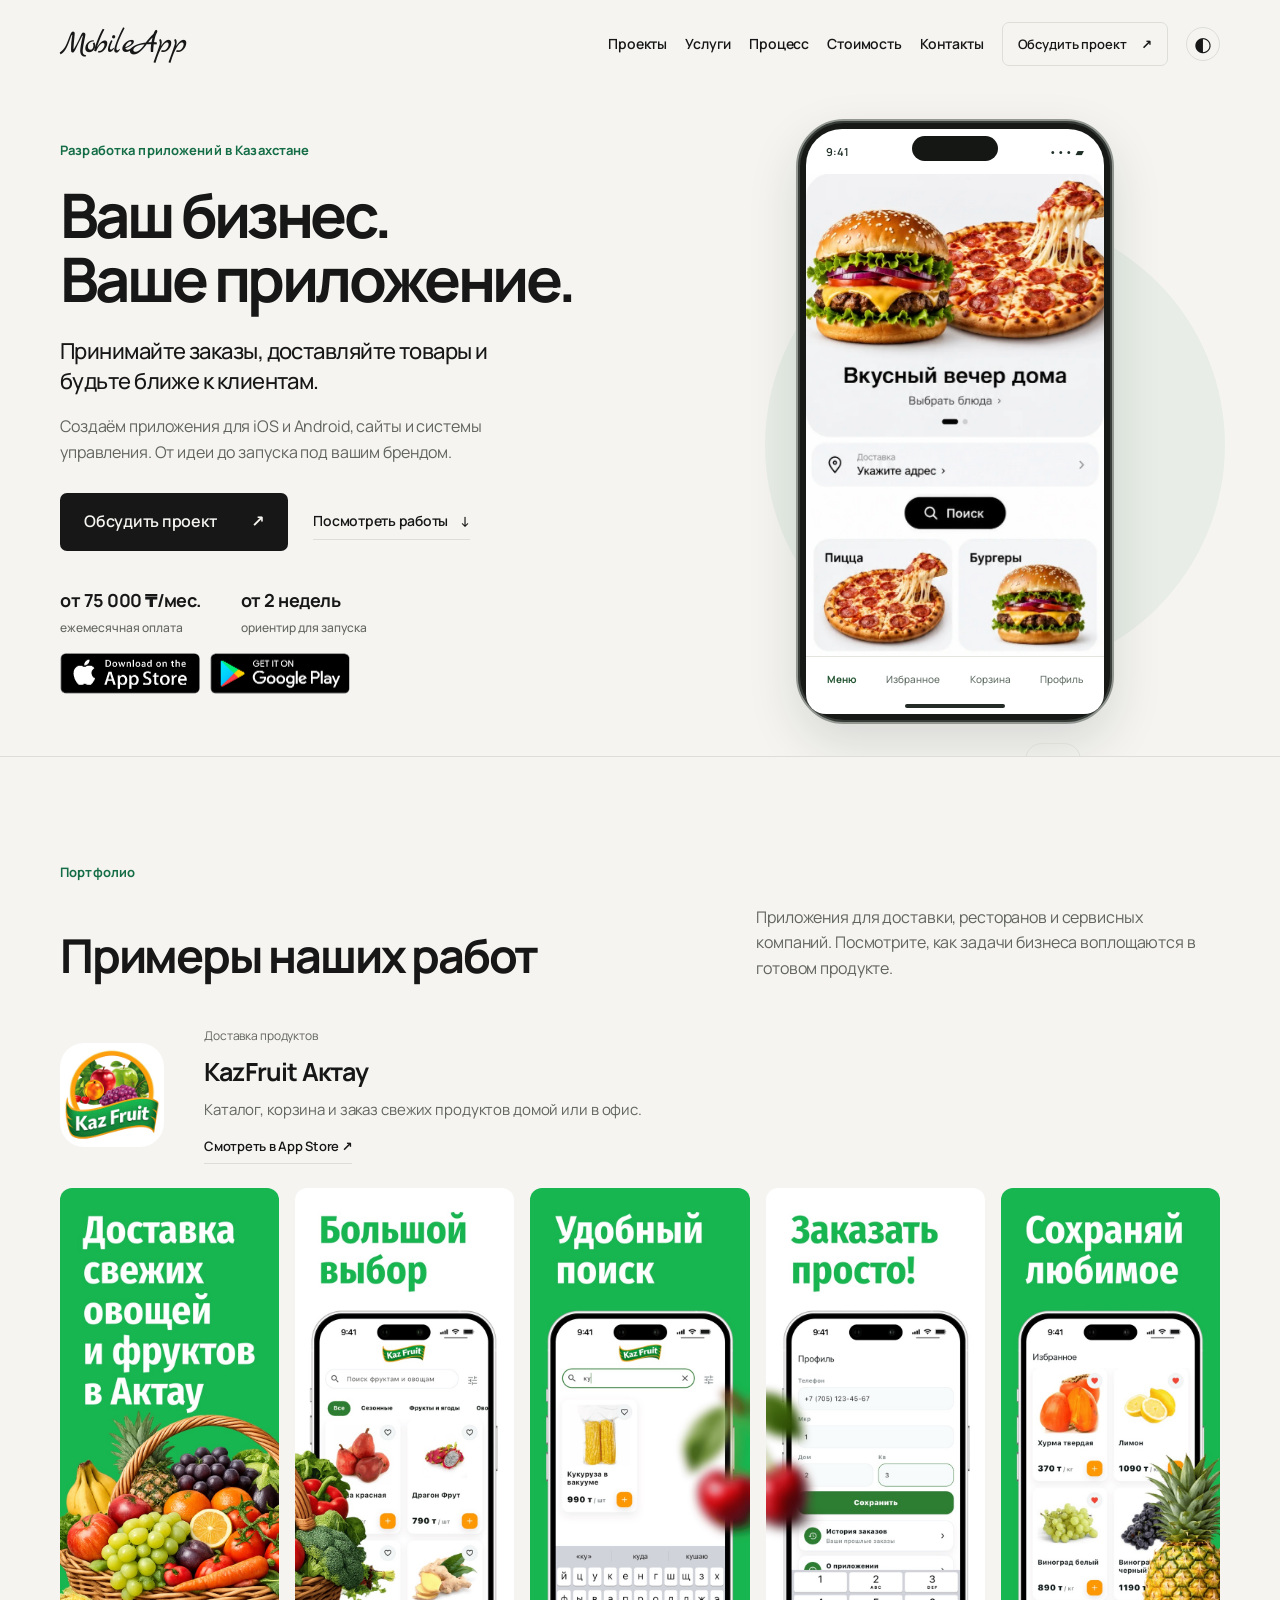
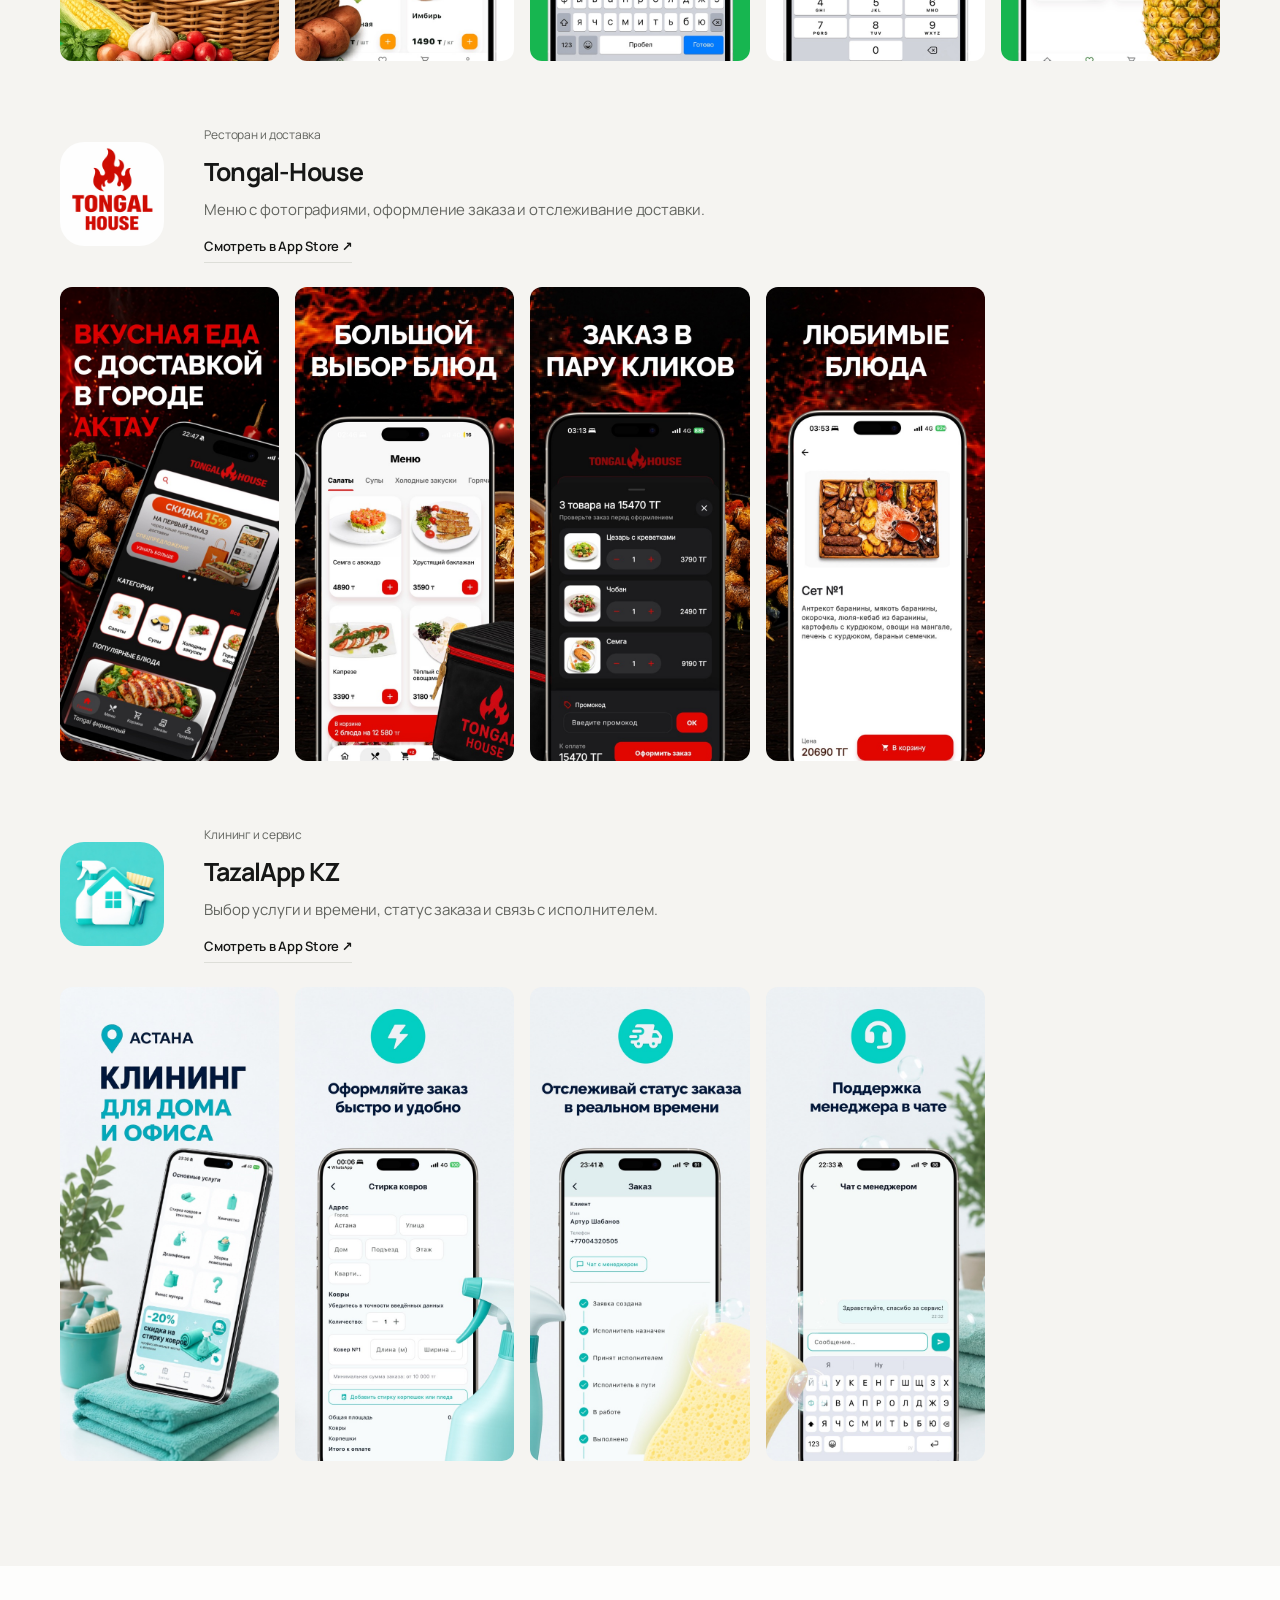
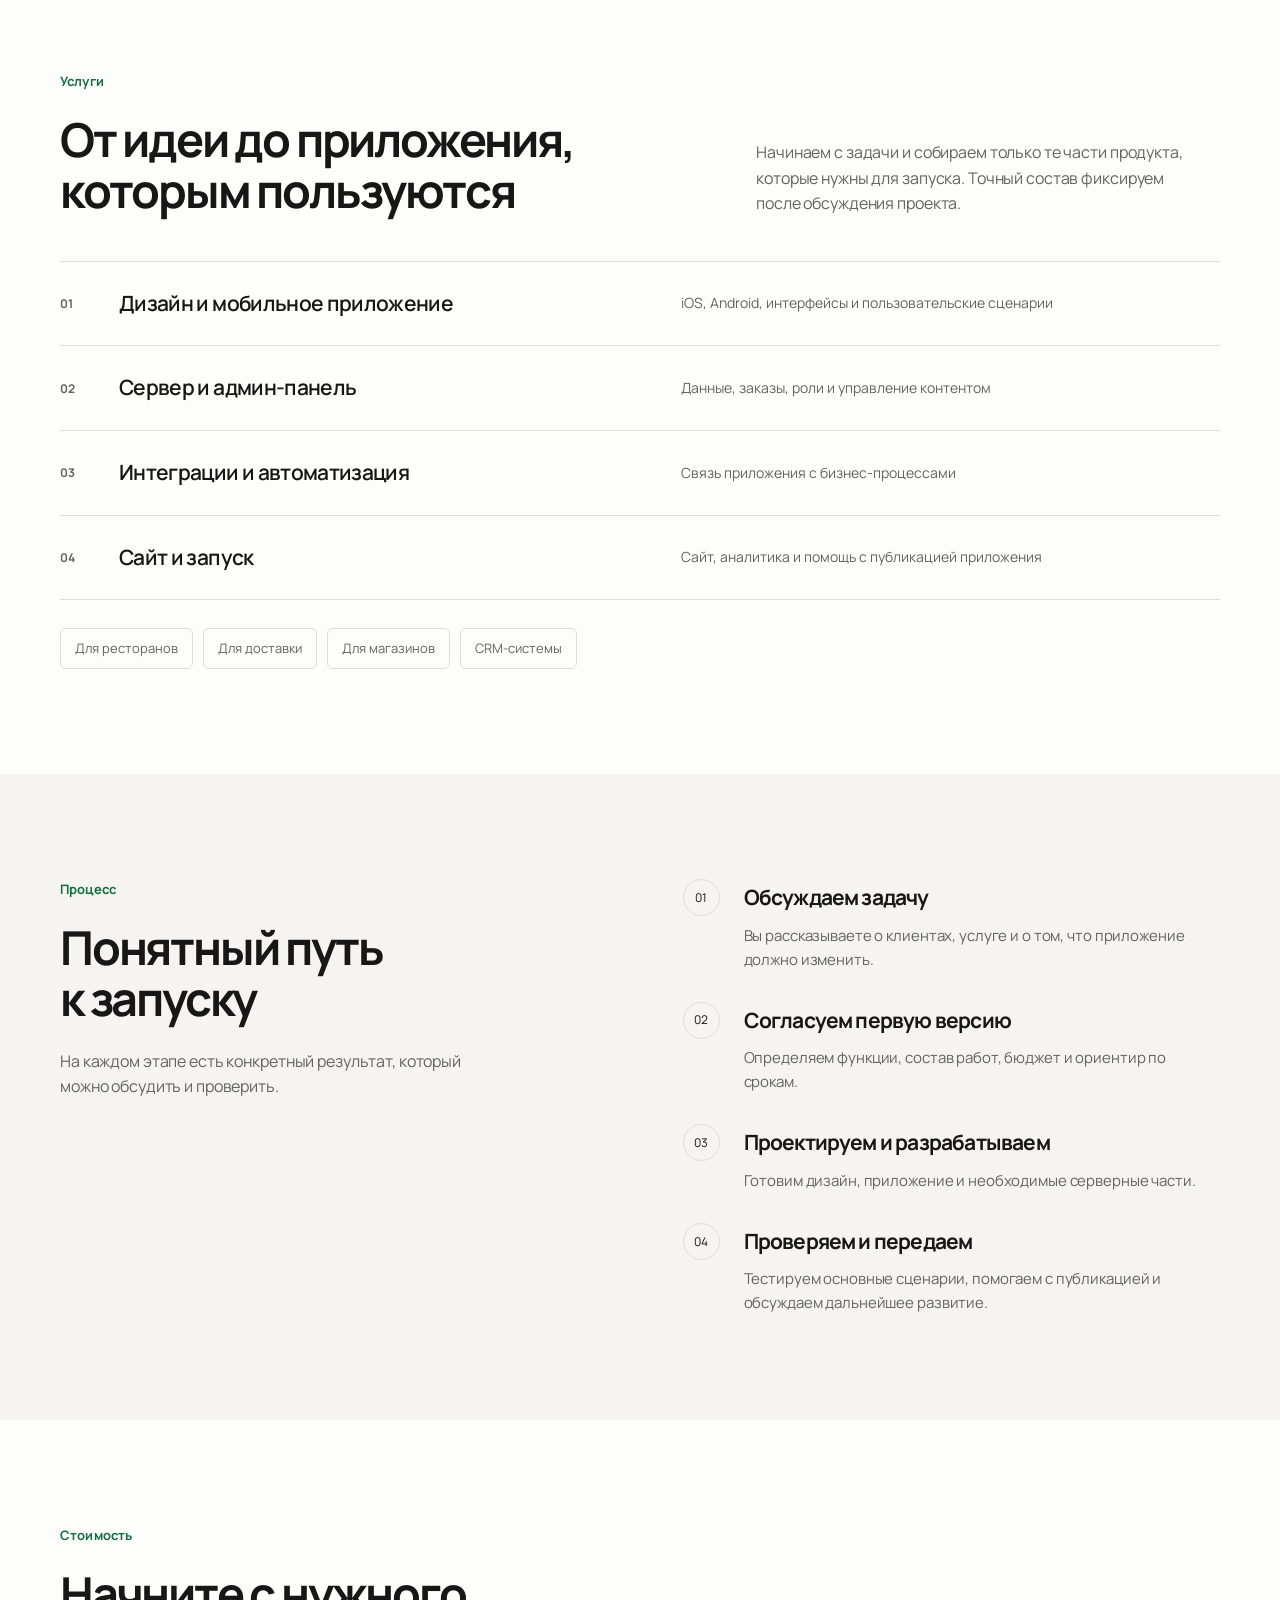
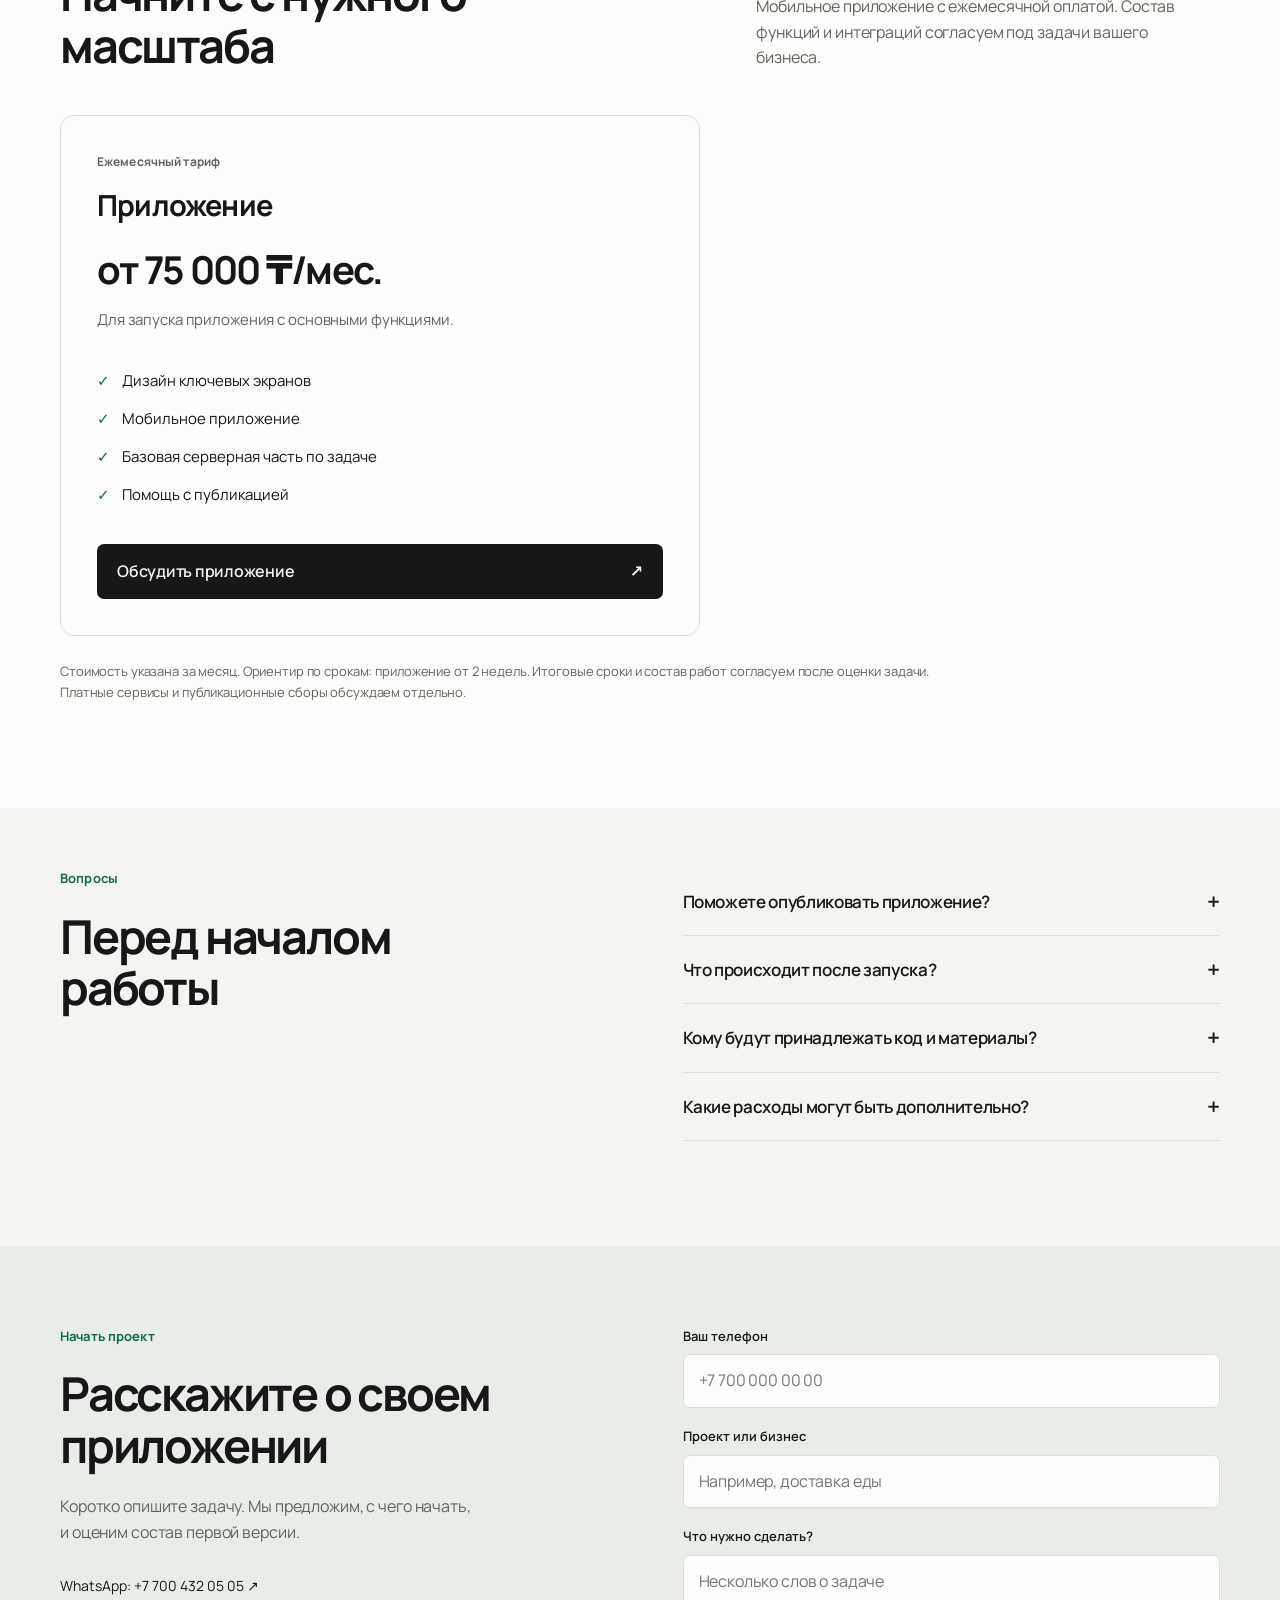
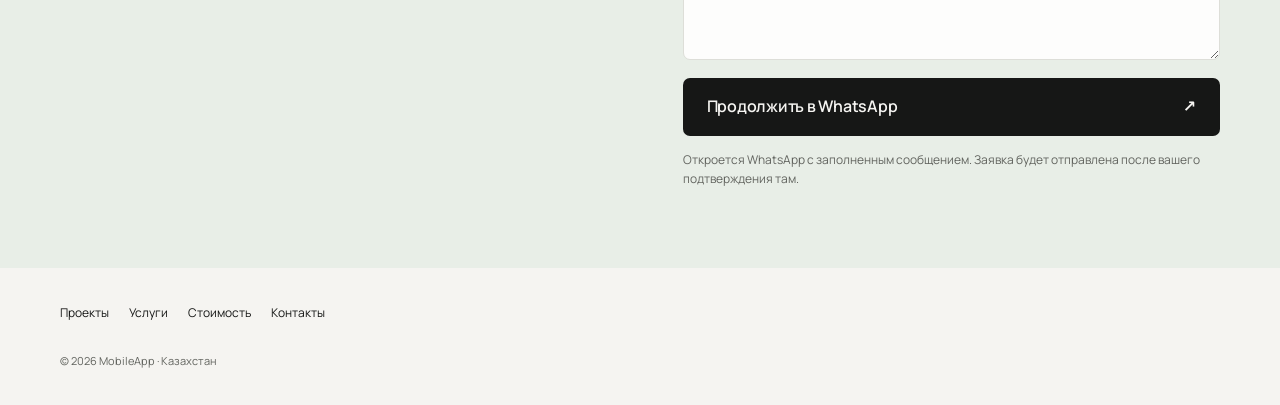
==== commit aef76f26: "Remove personal name and email from public site" ====
--- a/index.html
+++ b/index.html
@@ -27,7 +27,7 @@
     gtag('config', 'G-MHQBQCYL6B');
   </script>
   <script type="application/ld+json">
-  {"@context":"https://schema.org","@graph":[{"@type":"Organization","@id":"https://mobileapp.kz/#organization","name":"MobileApp","url":"https://mobileapp.kz/","telephone":"+77004320505","founder":{"@type":"Person","name":"Artur Shabanov","sameAs":"https://apps.apple.com/ru/developer/artur-shabanov/id1896310587"}},{"@type":"Service","name":"Разработка мобильных приложений для бизнеса","provider":{"@id":"https://mobileapp.kz/#organization"},"areaServed":{"@type":"Country","name":"Kazakhstan"}}]}
+  {"@context":"https://schema.org","@graph":[{"@type":"Organization","@id":"https://mobileapp.kz/#organization","name":"MobileApp","url":"https://mobileapp.kz/","telephone":"+77004320505"},{"@type":"Service","name":"Разработка мобильных приложений для бизнеса","provider":{"@id":"https://mobileapp.kz/#organization"},"areaServed":{"@type":"Country","name":"Kazakhstan"}}]}
   </script>
 </head>
 <body>
@@ -123,7 +123,7 @@
     <section class="contact" id="contact" aria-labelledby="contact-title"><div class="wrap contact-layout"><div><p class="eyebrow eyebrow-light">Начать проект</p><h2 id="contact-title">Расскажите о своем<br>приложении</h2><p>Коротко опишите задачу. Мы предложим, с чего начать, и оценим состав первой версии.</p><div class="contact-details"><a href="https://wa.me/77004320505" data-whatsapp="direct" target="_blank" rel="noopener noreferrer">WhatsApp: +7 700 432 05 05 ↗</a></div></div><form id="lead-form" class="lead-form" action="#" method="post"><label>Ваш телефон<input name="phone" type="tel" autocomplete="tel" placeholder="+7 700 000 00 00" required minlength="9"></label><label>Проект или бизнес<input name="project" type="text" placeholder="Например, доставка еды" required maxlength="120"></label><label>Что нужно сделать?<textarea name="message" rows="3" placeholder="Несколько слов о задаче"></textarea></label><button class="button button-light" type="submit">Продолжить в WhatsApp <span aria-hidden="true">↗</span></button><p class="form-note">Откроется WhatsApp с заполненным сообщением. Заявка будет отправлена после вашего подтверждения там.</p><div id="form-followup" class="form-followup" hidden><p>Сообщение отправлено в WhatsApp?</p><button type="button" id="confirm-sent">Да, отправил</button></div><p id="form-status" class="form-status" role="status" hidden></p></form></div></section>
   </main>
 
-  <footer class="footer"><div class="wrap footer-layout"><nav aria-label="Ссылки в подвале"><a href="#projects">Проекты</a><a href="#services">Услуги</a><a href="#pricing">Стоимость</a><a href="#contact">Контакты</a></nav><p>© <span id="year"></span> Артур Шабанов · Казахстан</p></div></footer>
+  <footer class="footer"><div class="wrap footer-layout"><nav aria-label="Ссылки в подвале"><a href="#projects">Проекты</a><a href="#services">Услуги</a><a href="#pricing">Стоимость</a><a href="#contact">Контакты</a></nav><p>© <span id="year"></span> MobileApp · Казахстан</p></div></footer>
   <script src="starter-site.js?v=4" defer></script>
 </body>
 </html>
